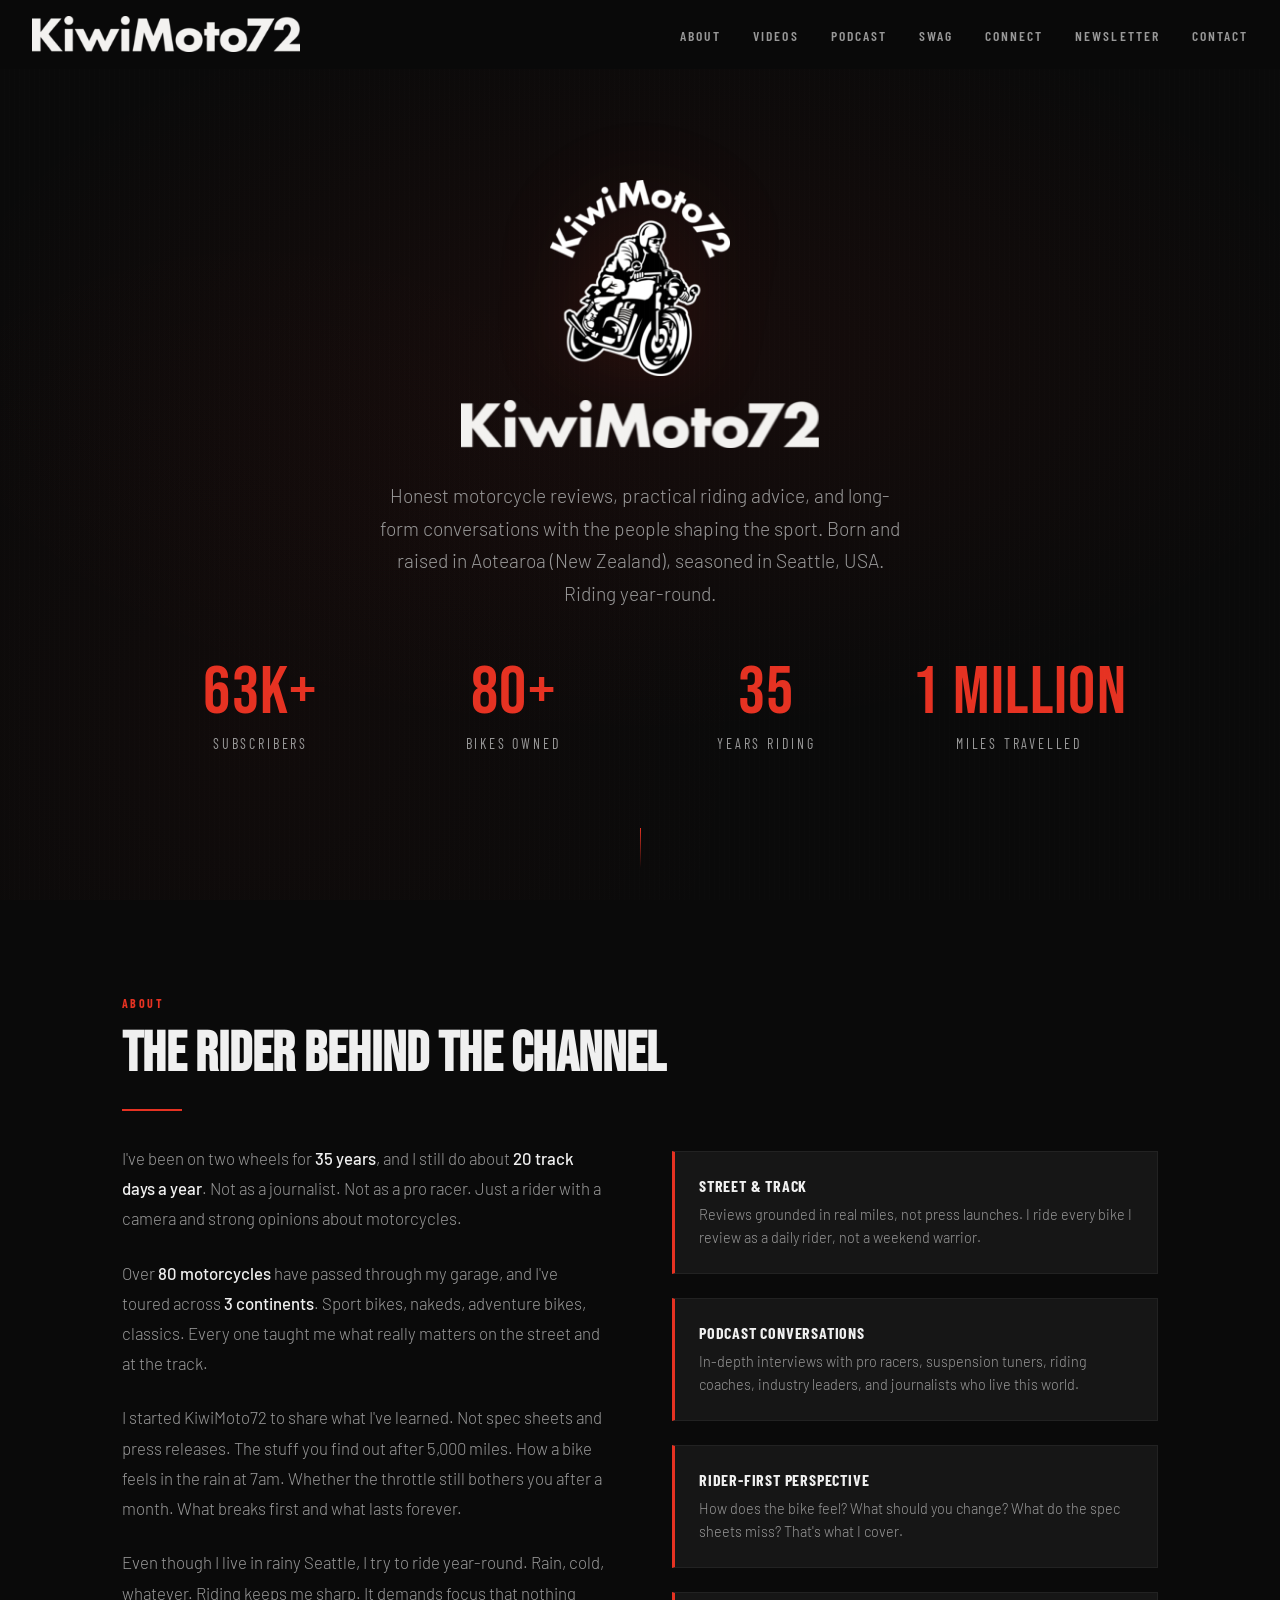
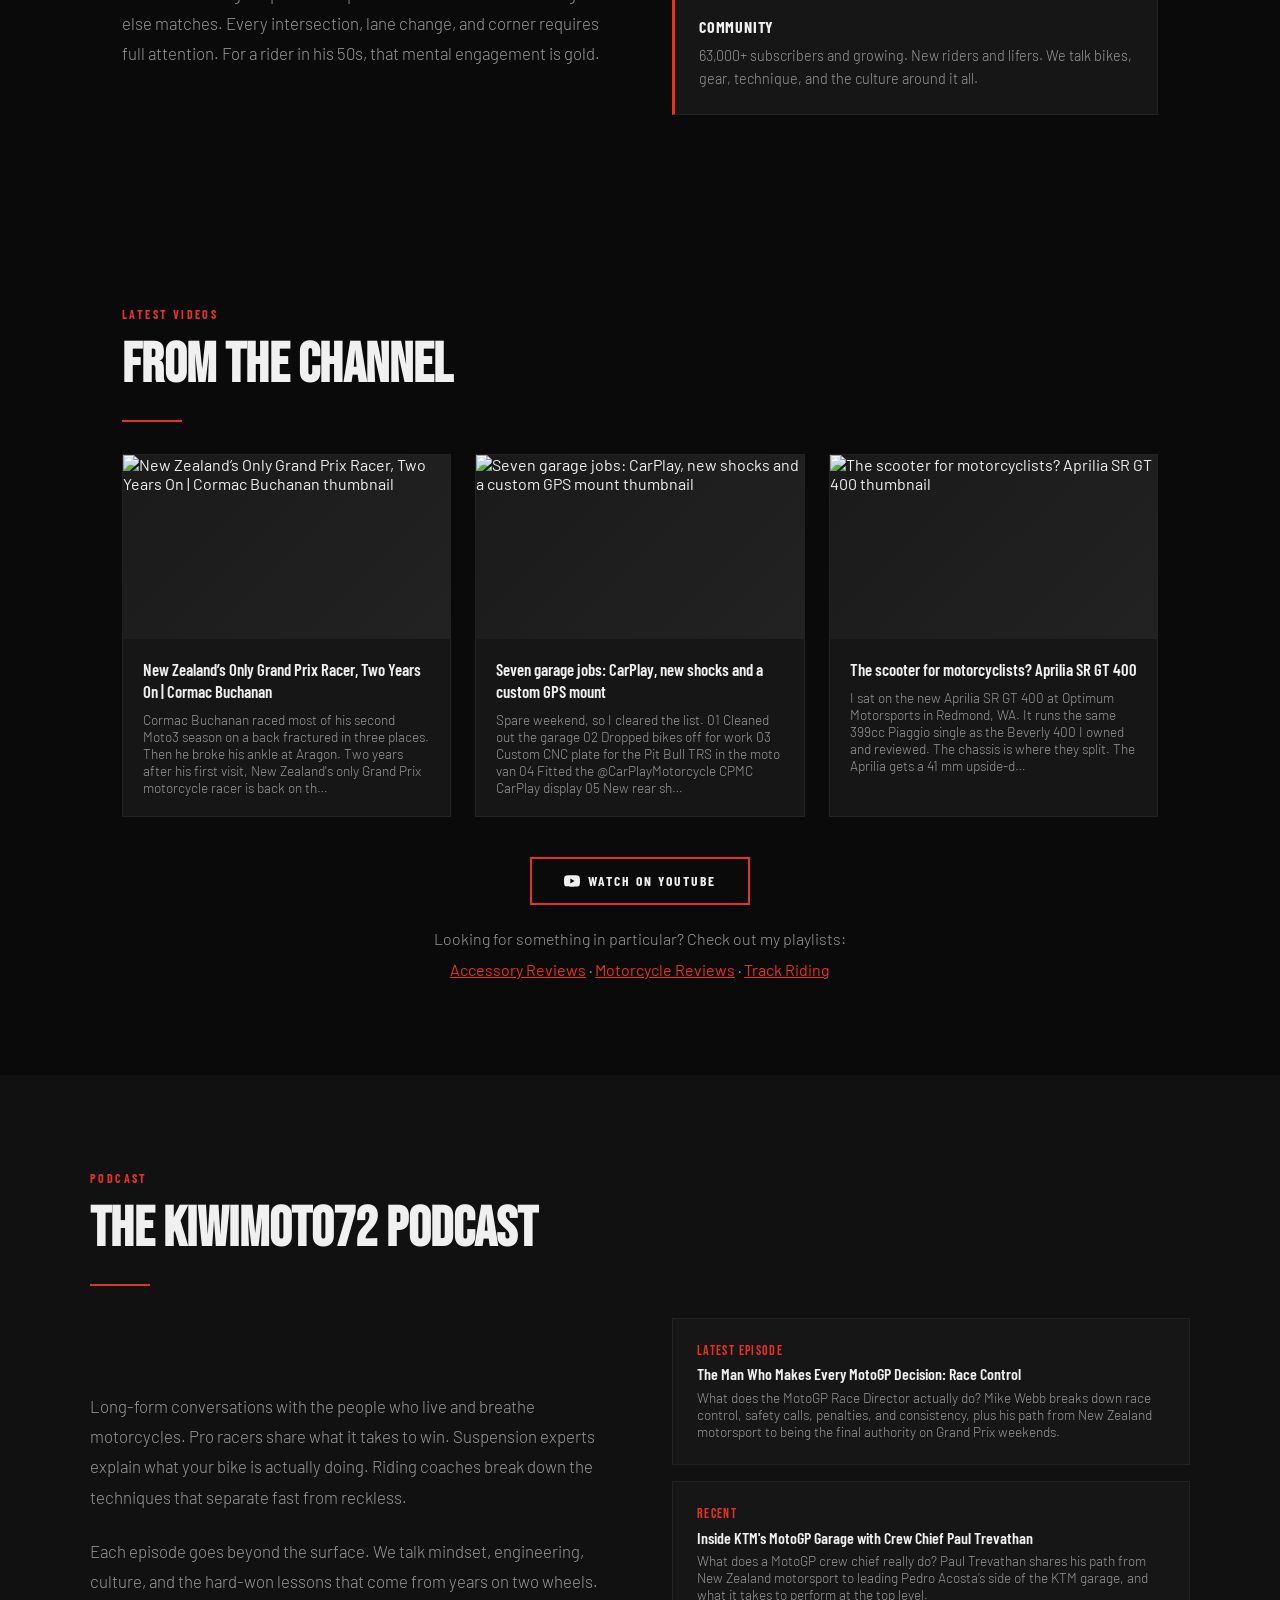
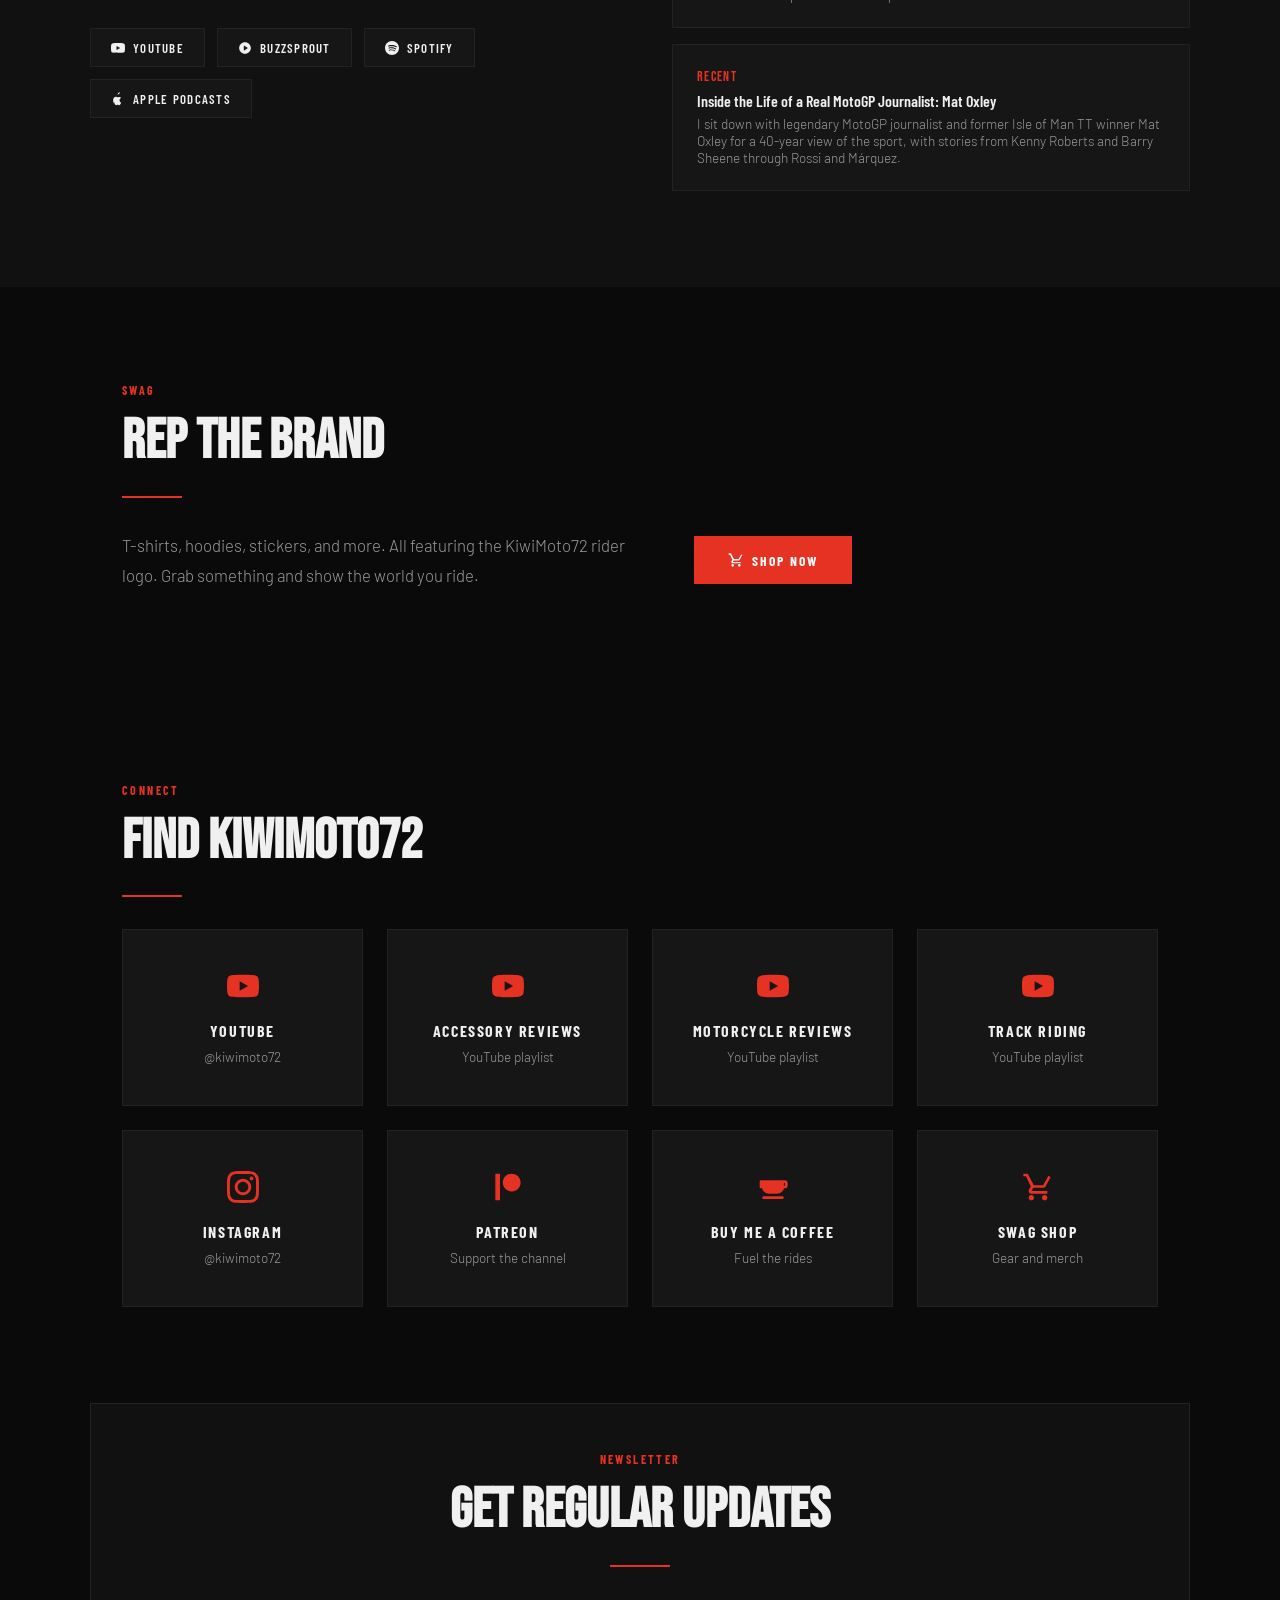
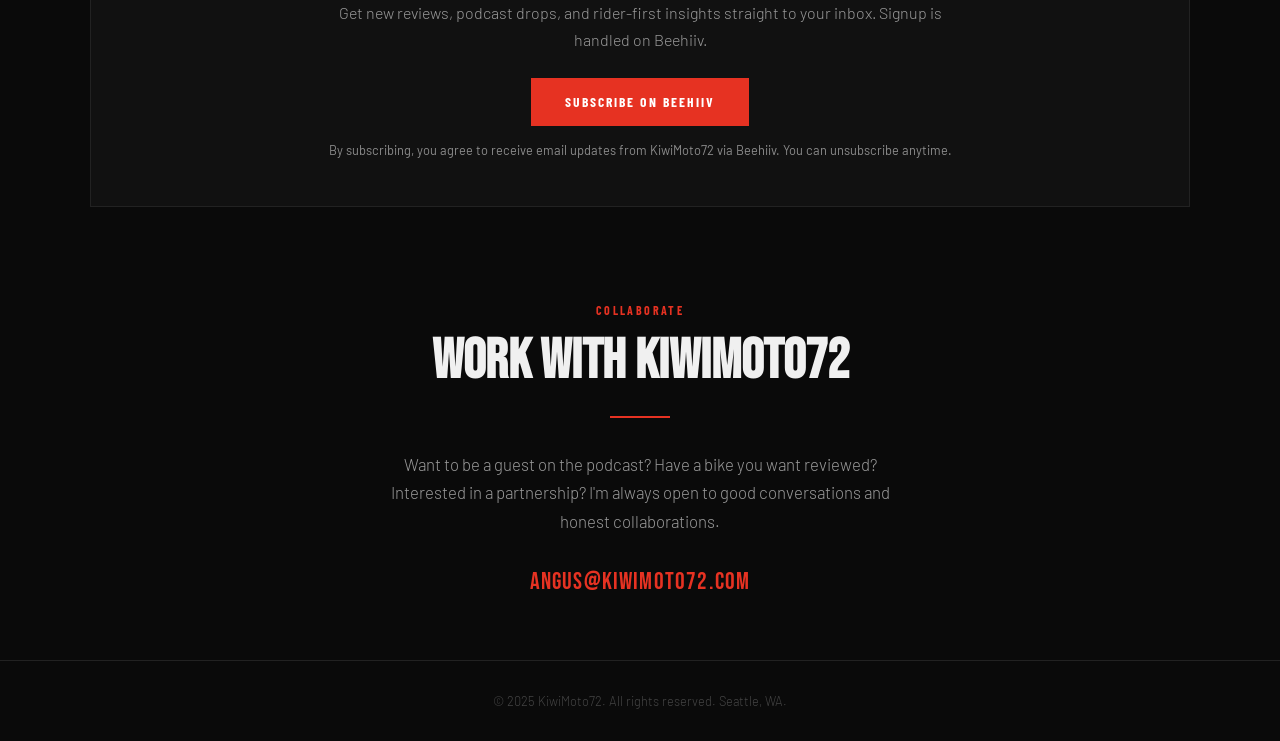
==== index.html @ b57db179 "chore: update latest YouTube videos" ====
<!DOCTYPE html>
<html lang="en">
<head>
    <meta charset="UTF-8">
    <meta name="viewport" content="width=device-width, initial-scale=1.0">
    <title>KiwiMoto72 | Motorcycle Reviews, Riding Culture & Podcast</title>
    <meta name="description" content="Motorcycle reviews, riding advice, and honest conversations from 35 years on two wheels. YouTube, Podcast, and more from @kiwimoto72.">
    <link rel="preconnect" href="https://fonts.googleapis.com">
    <link rel="preconnect" href="https://fonts.gstatic.com" crossorigin>
    <link href="https://fonts.googleapis.com/css2?family=Bebas+Neue&family=Barlow:wght@300;400;500;600&family=Barlow+Condensed:wght@400;600;700&display=swap" rel="stylesheet">
    <style>
        :root {
            --black: #0a0a0a;
            --dark: #111111;
            --dark-card: #161616;
            --dark-border: #222222;
            --white: #f0f0f0;
            --white-dim: #999999;
            --accent: #e63222;
            --accent-glow: rgba(230, 50, 34, 0.15);
            --accent-hover: #ff4433;
        }

        * { margin: 0; padding: 0; box-sizing: border-box; }
        
        html { scroll-behavior: smooth; }

        body {
            font-family: 'Barlow', sans-serif;
            background: var(--black);
            color: var(--white);
            overflow-x: hidden;
            -webkit-font-smoothing: antialiased;
        }

        /* ========== NAV ========== */
        nav {
            position: fixed;
            top: 0;
            left: 0;
            right: 0;
            z-index: 100;
            padding: 1rem 2rem;
            display: flex;
            justify-content: space-between;
            align-items: center;
            background: rgba(10, 10, 10, 0.85);
            backdrop-filter: blur(20px);
            border-bottom: 1px solid transparent;
            transition: border-color 0.3s ease;
        }

        nav.scrolled {
            border-bottom-color: var(--dark-border);
        }

        .nav-logo {
            height: 36px;
            opacity: 0;
            transition: opacity 0.3s ease;
        }

        nav.scrolled .nav-logo {
            opacity: 1;
        }

        .nav-links {
            display: flex;
            gap: 2rem;
            list-style: none;
        }

        .nav-links a {
            color: var(--white-dim);
            text-decoration: none;
            font-family: 'Barlow Condensed', sans-serif;
            font-weight: 600;
            font-size: 0.85rem;
            letter-spacing: 0.15em;
            text-transform: uppercase;
            transition: color 0.2s;
        }

        .nav-links a:hover {
            color: var(--white);
        }

        /* Mobile nav toggle */
        .nav-toggle {
            display: none;
            background: none;
            border: none;
            cursor: pointer;
            padding: 0.5rem;
        }
        .nav-toggle span {
            display: block;
            width: 24px;
            height: 2px;
            background: var(--white);
            margin: 5px 0;
            transition: all 0.3s;
        }

        /* ========== HERO ========== */
        .hero {
            min-height: 100vh;
            display: flex;
            flex-direction: column;
            justify-content: center;
            align-items: center;
            text-align: center;
            padding: 6rem 2rem 4rem;
            position: relative;
            overflow: hidden;
        }

        .hero::before {
            content: '';
            position: absolute;
            top: 0;
            left: 0;
            right: 0;
            bottom: 0;
            background: 
                radial-gradient(ellipse 80% 60% at 50% 40%, rgba(230, 50, 34, 0.06) 0%, transparent 70%),
                radial-gradient(circle at 20% 80%, rgba(230, 50, 34, 0.03) 0%, transparent 40%);
            pointer-events: none;
        }

        /* Subtle tire track texture */
        .hero::after {
            content: '';
            position: absolute;
            top: 0;
            left: 0;
            right: 0;
            bottom: 0;
            opacity: 0.02;
            background-image: repeating-linear-gradient(
                90deg,
                transparent,
                transparent 4px,
                rgba(255,255,255,0.5) 4px,
                rgba(255,255,255,0.5) 5px
            );
            pointer-events: none;
        }

        .hero-logo {
            width: 180px;
            height: auto;
            margin-bottom: 1.5rem;
            animation: fadeUp 0.8s ease-out both;
            filter: drop-shadow(0 0 40px rgba(230, 50, 34, 0.1));
        }

        .hero-wordmark {
            height: 48px;
            margin-bottom: 2rem;
            animation: fadeUp 0.8s ease-out 0.15s both;
        }

        .hero-tagline {
            font-family: 'Barlow', sans-serif;
            font-weight: 300;
            font-size: 1.2rem;
            color: var(--white-dim);
            max-width: 520px;
            line-height: 1.7;
            margin-bottom: 3rem;
            animation: fadeUp 0.8s ease-out 0.3s both;
        }

        .hero-stats {
            display: flex;
            flex-wrap: wrap;
            justify-content: space-between;
            gap: 2rem;
            width: min(980px, 100%);
            animation: fadeUp 0.8s ease-out 0.45s both;
        }

        .stat {
            text-align: center;
            flex: 1 1 180px;
            min-width: 160px;
        }

        .stat-number {
            font-family: 'Bebas Neue', sans-serif;
            font-size: clamp(3.25rem, 5.5vw, 4.25rem);
            color: var(--accent);
            line-height: 1;
            letter-spacing: 0.02em;
        }

        .stat-label {
            font-family: 'Barlow Condensed', sans-serif;
            font-size: 0.88rem;
            letter-spacing: 0.2em;
            text-transform: uppercase;
            color: var(--white-dim);
            margin-top: 0.5rem;
        }

        .scroll-indicator {
            position: absolute;
            bottom: 2rem;
            left: 50%;
            transform: translateX(-50%);
            animation: fadeUp 0.8s ease-out 0.6s both;
        }

        .scroll-indicator div {
            width: 1px;
            height: 40px;
            background: linear-gradient(to bottom, var(--accent), transparent);
            animation: pulse 2s ease-in-out infinite;
        }

        /* ========== SECTIONS ========== */
        section {
            padding: 6rem 2rem;
            max-width: 1100px;
            margin: 0 auto;
        }

        .section-label {
            font-family: 'Barlow Condensed', sans-serif;
            font-weight: 700;
            font-size: 0.75rem;
            letter-spacing: 0.2em;
            text-transform: uppercase;
            color: var(--accent);
            margin-bottom: 1rem;
        }

        .section-title {
            font-family: 'Bebas Neue', sans-serif;
            font-size: clamp(2.5rem, 5vw, 3.5rem);
            line-height: 1.05;
            margin-bottom: 1.5rem;
        }

        .section-divider {
            width: 60px;
            height: 2px;
            background: var(--accent);
            margin-bottom: 2rem;
        }

        /* ========== ABOUT ========== */
        .about-content {
            display: grid;
            grid-template-columns: 1fr 1fr;
            gap: 4rem;
            align-items: start;
        }

        .about-text p {
            font-size: 1.05rem;
            line-height: 1.8;
            color: var(--white-dim);
            margin-bottom: 1.5rem;
            font-weight: 300;
        }

        .about-text p strong {
            color: var(--white);
            font-weight: 500;
        }

        .about-highlights {
            display: flex;
            flex-direction: column;
            gap: 1.5rem;
            padding-top: 0.5rem;
        }

        .highlight-card {
            background: var(--dark-card);
            border: 1px solid var(--dark-border);
            border-left: 3px solid var(--accent);
            padding: 1.5rem;
            transition: border-color 0.2s, background 0.2s;
        }

        .highlight-card:hover {
            border-color: var(--accent);
            background: #1a1a1a;
        }

        .highlight-card h4 {
            font-family: 'Barlow Condensed', sans-serif;
            font-weight: 700;
            font-size: 1rem;
            letter-spacing: 0.05em;
            text-transform: uppercase;
            margin-bottom: 0.5rem;
        }

        .highlight-card p {
            font-size: 0.9rem;
            color: var(--white-dim);
            line-height: 1.6;
            font-weight: 300;
        }

        /* ========== VIDEOS ========== */
        .video-grid {
            display: grid;
            grid-template-columns: repeat(auto-fit, minmax(320px, 1fr));
            gap: 1.5rem;
            margin-top: 2rem;
        }

        .video-card {
            background: var(--dark-card);
            border: 1px solid var(--dark-border);
            overflow: hidden;
            transition: transform 0.2s, border-color 0.2s;
            cursor: pointer;
            text-decoration: none;
            color: inherit;
            display: block;
        }

        .video-card:hover {
            transform: translateY(-3px);
            border-color: var(--accent);
        }

        .video-thumb {
            width: 100%;
            aspect-ratio: 16/9;
            background: var(--dark);
            position: relative;
            overflow: hidden;
        }

        .video-thumb img {
            width: 100%;
            height: 100%;
            object-fit: cover;
        }

        .video-thumb .play-btn {
            position: absolute;
            top: 50%;
            left: 50%;
            transform: translate(-50%, -50%);
            width: 50px;
            height: 50px;
            background: var(--accent);
            border-radius: 50%;
            display: flex;
            align-items: center;
            justify-content: center;
            opacity: 0;
            transition: opacity 0.2s;
        }

        .video-card:hover .play-btn {
            opacity: 1;
        }

        .play-btn svg {
            width: 20px;
            height: 20px;
            fill: white;
            margin-left: 3px;
        }

        .video-info {
            padding: 1.25rem;
        }

        .video-info h3 {
            font-family: 'Barlow Condensed', sans-serif;
            font-weight: 600;
            font-size: 1.05rem;
            line-height: 1.3;
            margin-bottom: 0.5rem;
        }

        .video-info p {
            font-size: 0.85rem;
            color: var(--white-dim);
            font-weight: 300;
        }

        .cta-row {
            margin-top: 2.5rem;
            text-align: center;
        }

        .btn {
            display: inline-flex;
            align-items: center;
            gap: 0.5rem;
            padding: 0.85rem 2rem;
            font-family: 'Barlow Condensed', sans-serif;
            font-weight: 700;
            font-size: 0.85rem;
            letter-spacing: 0.15em;
            text-transform: uppercase;
            text-decoration: none;
            border: 2px solid var(--accent);
            color: var(--white);
            background: transparent;
            transition: all 0.2s;
            cursor: pointer;
        }

        .btn:hover {
            background: var(--accent);
            color: white;
        }

        .btn-filled {
            background: var(--accent);
            color: white;
        }

        .btn-filled:hover {
            background: var(--accent-hover);
            border-color: var(--accent-hover);
        }

        .btn svg {
            width: 16px;
            height: 16px;
            fill: currentColor;
        }

        /* ========== PODCAST ========== */
        .podcast-section {
            background: var(--dark);
            padding: 6rem 2rem;
            max-width: 100%;
            margin: 0;
        }

        .podcast-inner {
            max-width: 1100px;
            margin: 0 auto;
        }

        .podcast-layout {
            display: grid;
            grid-template-columns: 1fr 1fr;
            gap: 4rem;
            align-items: center;
            margin-top: 2rem;
        }

        .podcast-description p {
            font-size: 1.05rem;
            line-height: 1.8;
            color: var(--white-dim);
            margin-bottom: 1.5rem;
            font-weight: 300;
        }

        .podcast-platforms {
            display: flex;
            flex-wrap: wrap;
            gap: 0.75rem;
            margin-top: 2rem;
        }

        .platform-btn {
            display: inline-flex;
            align-items: center;
            gap: 0.5rem;
            padding: 0.65rem 1.25rem;
            font-family: 'Barlow Condensed', sans-serif;
            font-weight: 600;
            font-size: 0.8rem;
            letter-spacing: 0.1em;
            text-transform: uppercase;
            text-decoration: none;
            color: var(--white);
            background: var(--dark-card);
            border: 1px solid var(--dark-border);
            transition: all 0.2s;
        }

        .platform-btn:hover {
            border-color: var(--accent);
            background: rgba(230, 50, 34, 0.08);
        }

        .podcast-episodes {
            display: flex;
            flex-direction: column;
            gap: 1rem;
        }

        .episode-card {
            background: var(--dark-card);
            border: 1px solid var(--dark-border);
            padding: 1.5rem;
            transition: border-color 0.2s;
            text-decoration: none;
            color: inherit;
            display: block;
        }

        .episode-card:hover {
            border-color: var(--accent);
        }

        .episode-number {
            font-family: 'Bebas Neue', sans-serif;
            font-size: 0.85rem;
            color: var(--accent);
            letter-spacing: 0.1em;
            margin-bottom: 0.35rem;
        }

        .episode-card h4 {
            font-family: 'Barlow Condensed', sans-serif;
            font-weight: 600;
            font-size: 1rem;
            margin-bottom: 0.35rem;
        }

        .episode-card p {
            font-size: 0.85rem;
            color: var(--white-dim);
            font-weight: 300;
        }

        /* ========== CONNECT ========== */
        .connect-grid {
            display: grid;
            grid-template-columns: repeat(3, 1fr);
            gap: 1.5rem;
            margin-top: 2rem;
        }

        .connect-card {
            background: var(--dark-card);
            border: 1px solid var(--dark-border);
            padding: 2.5rem 2rem;
            text-align: center;
            text-decoration: none;
            color: inherit;
            display: block;
            transition: all 0.2s;
        }

        .connect-card:hover {
            border-color: var(--accent);
            transform: translateY(-3px);
        }

        .connect-card svg {
            width: 32px;
            height: 32px;
            fill: var(--accent);
            margin-bottom: 1rem;
        }

        .connect-card h3 {
            font-family: 'Barlow Condensed', sans-serif;
            font-weight: 700;
            font-size: 1rem;
            letter-spacing: 0.1em;
            text-transform: uppercase;
            margin-bottom: 0.5rem;
        }

        .connect-card p {
            font-size: 0.85rem;
            color: var(--white-dim);
            font-weight: 300;
        }

        /* ========== NEWSLETTER ========== */
        .newsletter-section {
            background: var(--dark);
            border: 1px solid var(--dark-border);
            padding: 3rem 2rem;
            text-align: center;
        }

        .newsletter-section p {
            font-size: 1rem;
            color: var(--white-dim);
            max-width: 640px;
            margin: 0 auto 1.5rem;
            line-height: 1.7;
            font-weight: 300;
        }

        .newsletter-note {
            margin-top: 1rem;
            font-size: 0.8rem;
            color: var(--white-dim);
            opacity: 0.9;
        }

        /* ========== CONTACT ========== */
        .contact-section {
            text-align: center;
            padding-bottom: 4rem;
        }

        .contact-section p {
            font-size: 1.05rem;
            color: var(--white-dim);
            max-width: 540px;
            margin: 0 auto 2rem;
            line-height: 1.7;
            font-weight: 300;
        }

        .contact-email {
            font-family: 'Bebas Neue', sans-serif;
            font-size: 1.5rem;
            color: var(--accent);
            text-decoration: none;
            letter-spacing: 0.05em;
            transition: color 0.2s;
        }

        .contact-email:hover {
            color: var(--accent-hover);
        }

        /* ========== FOOTER ========== */
        footer {
            border-top: 1px solid var(--dark-border);
            padding: 2rem;
            text-align: center;
        }

        footer p {
            font-size: 0.8rem;
            color: #444;
            font-weight: 300;
        }

        /* ========== ANIMATIONS ========== */
        @keyframes fadeUp {
            from { opacity: 0; transform: translateY(20px); }
            to { opacity: 1; transform: translateY(0); }
        }

        @keyframes pulse {
            0%, 100% { opacity: 0.3; }
            50% { opacity: 1; }
        }

        .reveal {
            opacity: 0;
            transform: translateY(30px);
            transition: opacity 0.6s ease, transform 0.6s ease;
        }

        .reveal.visible {
            opacity: 1;
            transform: translateY(0);
        }

        /* ========== RESPONSIVE ========== */
        @media (max-width: 768px) {
            .nav-links { 
                display: none; 
                position: absolute;
                top: 100%;
                left: 0;
                right: 0;
                background: rgba(10, 10, 10, 0.95);
                backdrop-filter: blur(20px);
                flex-direction: column;
                padding: 1.5rem 2rem;
                gap: 1.25rem;
                border-bottom: 1px solid var(--dark-border);
            }
            .nav-links.open { display: flex; }
            .nav-toggle { display: block; }

            .hero-stats { gap: 1rem; justify-content: center; }
            .stat { flex: 1 1 145px; min-width: 140px; }
            .stat-number { font-size: clamp(2.35rem, 8vw, 3rem); }
            .stat-label { font-size: 0.78rem; letter-spacing: 0.16em; }

            .about-content { grid-template-columns: 1fr; gap: 2rem; }
            .podcast-layout { grid-template-columns: 1fr; gap: 2rem; }
            .connect-grid { grid-template-columns: 1fr; }
            .video-grid { grid-template-columns: 1fr; }

            section { padding: 4rem 1.5rem; }
            .podcast-section { padding: 4rem 1.5rem; }
        }
    </style>
    <!-- Privacy-friendly analytics by Plausible -->
    <script async src="https://plausible.io/js/pa-xU-8vQ5Ax6_Fi2OieoWr-.js"></script>
    <script>
      window.plausible=window.plausible||function(){(plausible.q=plausible.q||[]).push(arguments)},plausible.init=plausible.init||function(i){plausible.o=i||{}};
      plausible.init()
    </script>
</head>
<body>

    <!-- NAV -->
    <nav id="nav">
        <img src="[data-uri]" alt="KiwiMoto72" class="nav-logo">
        <button class="nav-toggle" onclick="document.querySelector('.nav-links').classList.toggle('open')" aria-label="Menu">
            <span></span><span></span><span></span>
        </button>
        <ul class="nav-links">
            <li><a href="#about" onclick="closeNav()">About</a></li>
            <li><a href="#videos" onclick="closeNav()">Videos</a></li>
            <li><a href="#podcast" onclick="closeNav()">Podcast</a></li>
            <li><a href="#swag" onclick="closeNav()">Swag</a></li>
            <li><a href="#connect" onclick="closeNav()">Connect</a></li>
            <li><a href="#newsletter" onclick="closeNav()">Newsletter</a></li>
            <li><a href="#contact" onclick="closeNav()">Contact</a></li>
        </ul>
    </nav>

    <!-- HERO -->
    <div class="hero">
        <img src="[data-uri]" alt="KiwiMoto72 Rider Icon" class="hero-logo">
        <img src="[data-uri]" alt="KiwiMoto72" class="hero-wordmark">
        <p class="hero-tagline">Honest motorcycle reviews, practical riding advice, and long-form conversations with the people shaping the sport. Born and raised in Aotearoa (New Zealand), seasoned in Seattle, USA. Riding year-round.</p>
        <div class="hero-stats">
            <div class="stat">
                <div class="stat-number">63K+</div>
                <div class="stat-label">Subscribers</div>
            </div>
            <div class="stat">
                <div class="stat-number">80+</div>
                <div class="stat-label">Bikes Owned</div>
            </div>
            <div class="stat">
                <div class="stat-number">35</div>
                <div class="stat-label">Years Riding</div>
            </div>
            <div class="stat">
                <div class="stat-number">1 MILLION</div>
                <div class="stat-label">MILES TRAVELLED</div>
            </div>
        </div>
        <div class="scroll-indicator"><div></div></div>
    </div>

    <!-- ABOUT -->
    <section id="about" class="reveal">
        <div class="section-label">About</div>
        <h2 class="section-title">The Rider Behind the Channel</h2>
        <div class="section-divider"></div>
        <div class="about-content">
            <div class="about-text">
                <p>I've been on two wheels for <strong>35 years</strong>, and I still do about <strong>20 track days a year</strong>. Not as a journalist. Not as a pro racer. Just a rider with a camera and strong opinions about motorcycles.</p>
                <p>Over <strong>80 motorcycles</strong> have passed through my garage, and I've toured across <strong>3 continents</strong>. Sport bikes, nakeds, adventure bikes, classics. Every one taught me what really matters on the street and at the track.</p>
                <p>I started KiwiMoto72 to share what I've learned. Not spec sheets and press releases. The stuff you find out after 5,000 miles. How a bike feels in the rain at 7am. Whether the throttle still bothers you after a month. What breaks first and what lasts forever.</p>
                <p>Even though I live in rainy Seattle, I try to ride year-round. Rain, cold, whatever. Riding keeps me sharp. It demands focus that nothing else matches. Every intersection, lane change, and corner requires full attention. For a rider in his 50s, that mental engagement is gold.</p>
            </div>
            <div class="about-highlights">
                <div class="highlight-card">
                    <h4>Street & Track</h4>
                    <p>Reviews grounded in real miles, not press launches. I ride every bike I review as a daily rider, not a weekend warrior.</p>
                </div>
                <div class="highlight-card">
                    <h4>Podcast Conversations</h4>
                    <p>In-depth interviews with pro racers, suspension tuners, riding coaches, industry leaders, and journalists who live this world.</p>
                </div>
                <div class="highlight-card">
                    <h4>Rider-First Perspective</h4>
                    <p>How does the bike feel? What should you change? What do the spec sheets miss? That's what I cover.</p>
                </div>
                <div class="highlight-card">
                    <h4>Community</h4>
                    <p>63,000+ subscribers and growing. New riders and lifers. We talk bikes, gear, technique, and the culture around it all.</p>
                </div>
            </div>
        </div>
    </section>

    <!-- VIDEOS -->
    <section id="videos" class="reveal">
        <div class="section-label">Latest Videos</div>
        <h2 class="section-title">From the Channel</h2>
        <div class="section-divider"></div>
        <div class="video-grid">
        <!-- YOUTUBE_VIDEOS_START -->
            <a class="video-card" href="https://youtu.be/wf4_flJ_yCY" target="_blank" rel="noopener">
                <div class="video-thumb" style="background: linear-gradient(135deg, #1a1a1a 0%, #222 100%);">
                    <img src="https://i.ytimg.com/vi/wf4_flJ_yCY/maxresdefault.jpg" alt="New Zealand’s Only Grand Prix Racer, Two Years On | Cormac Buchanan thumbnail" loading="lazy" onerror="this.onerror=null;this.src='https://i.ytimg.com/vi/wf4_flJ_yCY/hqdefault.jpg';">
                    <div class="play-btn">
                        <svg viewBox="0 0 24 24"><polygon points="5,3 19,12 5,21"/></svg>
                    </div>
                </div>
                <div class="video-info">
                    <h3>New Zealand’s Only Grand Prix Racer, Two Years On | Cormac Buchanan</h3>
                    <p>Cormac Buchanan raced most of his second Moto3 season on a back fractured in three places. Then he broke his ankle at Aragon. Two years after his first visit, New Zealand&#x27;s only Grand Prix motorcycle racer is back on th…</p>
                </div>
            </a>
            <a class="video-card" href="https://youtu.be/er0TXzmyH1E" target="_blank" rel="noopener">
                <div class="video-thumb" style="background: linear-gradient(135deg, #1a1a1a 0%, #222 100%);">
                    <img src="https://i.ytimg.com/vi/er0TXzmyH1E/maxresdefault.jpg" alt="Seven garage jobs: CarPlay, new shocks and a custom GPS mount thumbnail" loading="lazy" onerror="this.onerror=null;this.src='https://i.ytimg.com/vi/er0TXzmyH1E/hqdefault.jpg';">
                    <div class="play-btn">
                        <svg viewBox="0 0 24 24"><polygon points="5,3 19,12 5,21"/></svg>
                    </div>
                </div>
                <div class="video-info">
                    <h3>Seven garage jobs: CarPlay, new shocks and a custom GPS mount</h3>
                    <p>Spare weekend, so I cleared the list. 01 Cleaned out the garage 02 Dropped bikes off for work 03 Custom CNC plate for the Pit Bull TRS in the moto van 04 Fitted the @CarPlayMotorcycle CPMC CarPlay display 05 New rear sh…</p>
                </div>
            </a>
            <a class="video-card" href="https://youtu.be/oZItOzw767c" target="_blank" rel="noopener">
                <div class="video-thumb" style="background: linear-gradient(135deg, #1a1a1a 0%, #222 100%);">
                    <img src="https://i.ytimg.com/vi/oZItOzw767c/maxresdefault.jpg" alt="The scooter for motorcyclists? Aprilia SR GT 400 thumbnail" loading="lazy" onerror="this.onerror=null;this.src='https://i.ytimg.com/vi/oZItOzw767c/hqdefault.jpg';">
                    <div class="play-btn">
                        <svg viewBox="0 0 24 24"><polygon points="5,3 19,12 5,21"/></svg>
                    </div>
                </div>
                <div class="video-info">
                    <h3>The scooter for motorcyclists? Aprilia SR GT 400</h3>
                    <p>I sat on the new Aprilia SR GT 400 at Optimum Motorsports in Redmond, WA. It runs the same 399cc Piaggio single as the Beverly 400 I owned and reviewed. The chassis is where they split. The Aprilia gets a 41 mm upside-d…</p>
                </div>
            </a>
        <!-- YOUTUBE_VIDEOS_END -->
        </div>
        <div class="cta-row">
            <a href="https://www.youtube.com/@kiwimoto72" class="btn" target="_blank" rel="noopener">
                <svg viewBox="0 0 24 24"><path d="M23.5 6.2c-.3-1-1-1.8-2-2.1C19.6 3.5 12 3.5 12 3.5s-7.6 0-9.5.6c-1 .3-1.7 1.1-2 2.1C0 8.1 0 12 0 12s0 3.9.5 5.8c.3 1 1 1.8 2 2.1 1.9.6 9.5.6 9.5.6s7.6 0 9.5-.6c1-.3 1.7-1.1 2-2.1.5-1.9.5-5.8.5-5.8s0-3.9-.5-5.8zM9.5 15.6V8.4l6.3 3.6-6.3 3.6z"/></svg>
                Watch on YouTube
            </a>
        </div>
        <div class="cta-row" style="margin-top: 1.5rem;">
            <p style="color: var(--white-dim); font-weight: 300; margin-bottom: 0.75rem;">Looking for something in particular? Check out my playlists:</p>
            <p>
                <a href="https://www.youtube.com/playlist?list=PLCd6Uc3xNWiz0HLe8AOy7bAJYdLI7Dyx2" target="_blank" rel="noopener" style="color: var(--accent);">Accessory Reviews</a>
                <span style="color: var(--white-dim);"> · </span>
                <a href="https://www.youtube.com/playlist?list=PLCd6Uc3xNWixmnXGbK1glRXgUdc6Bb5sx" target="_blank" rel="noopener" style="color: var(--accent);">Motorcycle Reviews</a>
                <span style="color: var(--white-dim);"> · </span>
                <a href="https://www.youtube.com/playlist?list=PLCd6Uc3xNWizdH-i7IcXysV0_LQ3wgt_K" target="_blank" rel="noopener" style="color: var(--accent);">Track Riding</a>
            </p>
        </div>
    </section>

    <!-- PODCAST -->
    <div class="podcast-section" id="podcast">
        <div class="podcast-inner reveal">
            <div class="section-label">Podcast</div>
            <h2 class="section-title">The KiwiMoto72 Podcast</h2>
            <div class="section-divider"></div>
            <div class="podcast-layout">
                <div class="podcast-description">
                    <p>Long-form conversations with the people who live and breathe motorcycles. Pro racers share what it takes to win. Suspension experts explain what your bike is actually doing. Riding coaches break down the techniques that separate fast from reckless.</p>
                    <p>Each episode goes beyond the surface. We talk mindset, engineering, culture, and the hard-won lessons that come from years on two wheels.</p>
                    <div class="podcast-platforms">
                        <a href="https://www.youtube.com/@kiwimoto72" class="platform-btn" target="_blank" rel="noopener">
                            <svg viewBox="0 0 24 24" width="14" height="14" fill="currentColor"><path d="M23.5 6.2c-.3-1-1-1.8-2-2.1C19.6 3.5 12 3.5 12 3.5s-7.6 0-9.5.6c-1 .3-1.7 1.1-2 2.1C0 8.1 0 12 0 12s0 3.9.5 5.8c.3 1 1 1.8 2 2.1 1.9.6 9.5.6 9.5.6s7.6 0 9.5-.6c1-.3 1.7-1.1 2-2.1.5-1.9.5-5.8.5-5.8s0-3.9-.5-5.8zM9.5 15.6V8.4l6.3 3.6-6.3 3.6z"/></svg>
                            YouTube
                        </a>
                        <a href="https://kiwimoto72.buzzsprout.com" class="platform-btn" target="_blank" rel="noopener">
                            <svg viewBox="0 0 24 24" width="14" height="14" fill="currentColor"><path d="M12 2C6.5 2 2 6.5 2 12s4.5 10 10 10 10-4.5 10-10S17.5 2 12 2zm-2 14.5v-9l7 4.5-7 4.5z"/></svg>
                            Buzzsprout
                        </a>
                        <a href="https://tr.ee/0pmdjh1_2J" class="platform-btn" target="_blank" rel="noopener">
                            <svg viewBox="0 0 24 24" width="14" height="14" fill="currentColor"><path d="M12 0C5.4 0 0 5.4 0 12s5.4 12 12 12 12-5.4 12-12S18.6 0 12 0zm5.5 17.3c-.2.3-.6.4-.9.2-2.5-1.5-5.7-1.9-9.4-1-0.4.1-.7-.1-.8-.5-.1-.4.1-.7.5-.8 4.1-0.9 7.6-0.5 10.4 1.2.3.2.4.6.2.9zm1.5-3.3c-.3.4-.8.5-1.2.3-2.9-1.8-7.2-2.3-10.6-1.3-.5.1-1-.1-1.1-.6-.1-.5.1-1 .6-1.1 3.9-1.2 8.7-.6 12 1.5.4.2.5.8.3 1.2zm.1-3.4c-3.4-2-9.1-2.2-12.4-1.2-.5.2-1.1-.1-1.3-.6-.2-.5.1-1.1.6-1.3 3.7-1.1 9.9-.9 13.8 1.4.5.3.6.9.4 1.4-.3.5-.9.6-1.1.3z"/></svg>
                            Spotify
                        </a>
                        <a href="https://tr.ee/r_ffi8iQOk" class="platform-btn" target="_blank" rel="noopener">
                            <svg viewBox="0 0 24 24" width="14" height="14" fill="currentColor"><path d="M5.3 17.1c.1.5.4 1.4.9 2.5.7 1.5 1.5 3 2.5 3.1.4 0 .7-.1 1.1-.4.5-.3 1-.5 1.6-.5.6 0 1.1.2 1.6.5.4.3.8.4 1.2.4 1.1-.1 2.2-2.2 2.8-3.5.2-.4.3-.7.4-1-0.1 0-.2-.1-.3-.1-1.5-.7-2.5-2.2-2.5-3.9 0-1.9 1.2-3.5 2.9-4.1-.8-1-2-1.7-3.3-1.7-.7 0-1.3.2-1.9.4-.5.2-.9.3-1.2.3-.4 0-.8-.1-1.3-.4-.5-.2-1-.4-1.6-.4-1.6.1-3.1 1.1-3.9 2.7-1.1 2.2-.9 6.3 1 9.1zM14.1 3.2c.6-.8 1-1.8.9-2.8-.9.1-1.9.6-2.6 1.4-.6.7-1.1 1.7-1 2.7 1 0 2-.5 2.7-1.3z"/></svg>
                            Apple Podcasts
                        </a>
                    </div>
                </div>
                <div class="podcast-episodes">
                    <!-- PODCAST_EPISODES_START -->
                    <a class="episode-card" href="https://youtu.be/KKXmJ3B7pn0" target="_blank" rel="noopener">
                        <div class="episode-number">Latest Episode</div>
                        <h4>The Man Who Makes Every MotoGP Decision: Race Control</h4>
                        <p>What does the MotoGP Race Director actually do? Mike Webb breaks down race control, safety calls, penalties, and consistency, plus his path from New Zealand motorsport to being the final authority on Grand Prix weekends.</p>
                    </a>
                    <a class="episode-card" href="https://youtu.be/B_1En1A7HhM" target="_blank" rel="noopener">
                        <div class="episode-number">Recent</div>
                        <h4>Inside KTM's MotoGP Garage with Crew Chief Paul Trevathan</h4>
                        <p>What does a MotoGP crew chief really do? Paul Trevathan shares his path from New Zealand motorsport to leading Pedro Acosta’s side of the KTM garage, and what it takes to perform at the top level.</p>
                    </a>
                    <a class="episode-card" href="https://youtu.be/XN3-O-panqk" target="_blank" rel="noopener">
                        <div class="episode-number">Recent</div>
                        <h4>Inside the Life of a Real MotoGP Journalist: Mat Oxley</h4>
                        <p>I sit down with legendary MotoGP journalist and former Isle of Man TT winner Mat Oxley for a 40-year view of the sport, with stories from Kenny Roberts and Barry Sheene through Rossi and Márquez.</p>
                    </a>
                    <!-- PODCAST_EPISODES_END -->
                </div>
            </div>
        </div>
    </div>

    <!-- SWAG -->
    <section id="swag" class="reveal">
        <div class="section-label">Swag</div>
        <h2 class="section-title">Rep the Brand</h2>
        <div class="section-divider"></div>
        <div style="display:flex;flex-wrap:wrap;align-items:center;gap:2rem;margin-top:1rem;">
            <p style="font-size:1.05rem;line-height:1.8;color:var(--white-dim);font-weight:300;max-width:540px;">T-shirts, hoodies, stickers, and more. All featuring the KiwiMoto72 rider logo. Grab something and show the world you ride.</p>
            <a href="https://kiwimoto72.myspreadshop.com/" class="btn btn-filled" target="_blank" rel="noopener">
                <svg viewBox="0 0 24 24" width="16" height="16" fill="currentColor"><path d="M7 18c-1.1 0-2 .9-2 2s.9 2 2 2 2-.9 2-2-.9-2-2-2zm10 0c-1.1 0-2 .9-2 2s.9 2 2 2 2-.9 2-2-.9-2-2-2zM7.2 14.8l.1-.2 1.1-2h7.5c.7 0 1.4-.4 1.7-1l3.9-7-1.7-1-3.9 7h-7L4.3 2H1v2h2l3.6 7.6L5.2 14c-.1.3-.2.6-.2 1 0 1.1.9 2 2 2h12v-2H7.4c-.1 0-.2-.1-.2-.2z"/></svg>
                Shop Now
            </a>
        </div>
    </section>

    <!-- CONNECT -->
    <section id="connect" class="reveal">
        <div class="section-label">Connect</div>
        <h2 class="section-title">Find KiwiMoto72</h2>
        <div class="section-divider"></div>
        <div class="connect-grid" style="grid-template-columns:repeat(auto-fit, minmax(200px, 1fr));">
            <a class="connect-card" href="https://www.youtube.com/@kiwimoto72" target="_blank" rel="noopener">
                <svg viewBox="0 0 24 24"><path d="M23.5 6.2c-.3-1-1-1.8-2-2.1C19.6 3.5 12 3.5 12 3.5s-7.6 0-9.5.6c-1 .3-1.7 1.1-2 2.1C0 8.1 0 12 0 12s0 3.9.5 5.8c.3 1 1 1.8 2 2.1 1.9.6 9.5.6 9.5.6s7.6 0 9.5-.6c1-.3 1.7-1.1 2-2.1.5-1.9.5-5.8.5-5.8s0-3.9-.5-5.8zM9.5 15.6V8.4l6.3 3.6-6.3 3.6z"/></svg>
                <h3>YouTube</h3>
                <p>@kiwimoto72</p>
            </a>
            <a class="connect-card" href="https://www.youtube.com/playlist?list=PLCd6Uc3xNWiz0HLe8AOy7bAJYdLI7Dyx2" target="_blank" rel="noopener">
                <svg viewBox="0 0 24 24"><path d="M23.5 6.2c-.3-1-1.8-2.1-2.8-2.1C18.8 3.5 12 3.5 12 3.5s-6.8 0-8.7.6c-1 .3-2.5 1.1-2.8 2.1C0 8.1 0 12 0 12s0 3.9.5 5.8c.3 1 1.8 1.8 2.8 2.1 1.9.6 8.7.6 8.7.6s6.8 0 8.7-.6c1-.3 2.5-1.1 2.8-2.1.5-1.9.5-5.8.5-5.8s0-3.9-.5-5.8zM9.5 15.6V8.4l6.3 3.6-6.3 3.6z"/></svg>
                <h3>Accessory Reviews</h3>
                <p>YouTube playlist</p>
            </a>
            <a class="connect-card" href="https://www.youtube.com/playlist?list=PLCd6Uc3xNWixmnXGbK1glRXgUdc6Bb5sx" target="_blank" rel="noopener">
                <svg viewBox="0 0 24 24"><path d="M23.5 6.2c-.3-1-1.8-2.1-2.8-2.1C18.8 3.5 12 3.5 12 3.5s-6.8 0-8.7.6c-1 .3-2.5 1.1-2.8 2.1C0 8.1 0 12 0 12s0 3.9.5 5.8c.3 1 1.8 1.8 2.8 2.1 1.9.6 8.7.6 8.7.6s6.8 0 8.7-.6c1-.3 2.5-1.1 2.8-2.1.5-1.9.5-5.8.5-5.8s0-3.9-.5-5.8zM9.5 15.6V8.4l6.3 3.6-6.3 3.6z"/></svg>
                <h3>Motorcycle Reviews</h3>
                <p>YouTube playlist</p>
            </a>
            <a class="connect-card" href="https://www.youtube.com/playlist?list=PLCd6Uc3xNWizdH-i7IcXysV0_LQ3wgt_K" target="_blank" rel="noopener">
                <svg viewBox="0 0 24 24"><path d="M23.5 6.2c-.3-1-1.8-2.1-2.8-2.1C18.8 3.5 12 3.5 12 3.5s-6.8 0-8.7.6c-1 .3-2.5 1.1-2.8 2.1C0 8.1 0 12 0 12s0 3.9.5 5.8c.3 1 1.8 1.8 2.8 2.1 1.9.6 8.7.6 8.7.6s6.8 0 8.7-.6c1-.3 2.5-1.1 2.8-2.1.5-1.9.5-5.8.5-5.8s0-3.9-.5-5.8zM9.5 15.6V8.4l6.3 3.6-6.3 3.6z"/></svg>
                <h3>Track Riding</h3>
                <p>YouTube playlist</p>
            </a>
            <a class="connect-card" href="https://www.instagram.com/kiwimoto72/" target="_blank" rel="noopener">
                <svg viewBox="0 0 24 24"><path d="M12 2.2c3.2 0 3.6 0 4.8.1 1.2.1 1.8.2 2.2.4.6.2 1 .5 1.4.9.4.4.7.8.9 1.4.2.4.4 1.1.4 2.2.1 1.3.1 1.6.1 4.8s0 3.6-.1 4.8c-.1 1.2-.2 1.8-.4 2.2-.2.6-.5 1-.9 1.4-.4.4-.8.7-1.4.9-.4.2-1.1.4-2.2.4-1.3.1-1.6.1-4.8.1s-3.6 0-4.8-.1c-1.2-.1-1.8-.2-2.2-.4-.6-.2-1-.5-1.4-.9-.4-.4-.7-.8-.9-1.4-.2-.4-.4-1.1-.4-2.2-.1-1.3-.1-1.6-.1-4.8s0-3.6.1-4.8c.1-1.2.2-1.8.4-2.2.2-.6.5-1 .9-1.4.4-.4.8-.7 1.4-.9.4-.2 1.1-.4 2.2-.4 1.2-.1 1.6-.1 4.8-.1zM12 0C8.7 0 8.3 0 7.1.1 5.8.1 4.9.3 4.1.6c-.8.3-1.5.7-2.2 1.4C1.3 2.6.9 3.3.6 4.1.3 4.9.1 5.8.1 7.1 0 8.3 0 8.7 0 12s0 3.7.1 4.9c.1 1.3.2 2.1.5 2.9.3.8.7 1.5 1.4 2.2.7.7 1.4 1.1 2.2 1.4.8.3 1.7.5 2.9.5C8.3 24 8.7 24 12 24s3.7 0 4.9-.1c1.3-.1 2.1-.2 2.9-.5.8-.3 1.5-.7 2.2-1.4.7-.7 1.1-1.4 1.4-2.2.3-.8.5-1.7.5-2.9.1-1.2.1-1.6.1-4.9s0-3.7-.1-4.9c-.1-1.3-.2-2.1-.5-2.9-.3-.8-.7-1.5-1.4-2.2-.7-.7-1.4-1.1-2.2-1.4-.8-.3-1.7-.5-2.9-.5C15.7 0 15.3 0 12 0zm0 5.8c-3.4 0-6.2 2.8-6.2 6.2s2.8 6.2 6.2 6.2 6.2-2.8 6.2-6.2-2.8-6.2-6.2-6.2zM12 16c-2.2 0-4-1.8-4-4s1.8-4 4-4 4 1.8 4 4-1.8 4-4 4zm6.4-11.8c-.8 0-1.4.6-1.4 1.4s.6 1.4 1.4 1.4c.8 0 1.4-.6 1.4-1.4s-.6-1.4-1.4-1.4z"/></svg>
                <h3>Instagram</h3>
                <p>@kiwimoto72</p>
            </a>
            <a class="connect-card" href="https://www.patreon.com/KiwiMoto72" target="_blank" rel="noopener">
                <svg viewBox="0 0 24 24"><path d="M14.8 2c-3.7 0-6.7 3-6.7 6.7 0 3.7 3 6.7 6.7 6.7 3.7 0 6.7-3 6.7-6.7C21.5 5 18.5 2 14.8 2zM2.5 2v20h3.5V2H2.5z"/></svg>
                <h3>Patreon</h3>
                <p>Support the channel</p>
            </a>
            <a class="connect-card" href="https://buymeacoffee.com/kiwimoto72" target="_blank" rel="noopener">
                <svg viewBox="0 0 24 24"><path d="M20.2 7H21c1.1 0 2 .9 2 2v2c0 1.1-.9 2-2 2h-.8c-.5 2.4-2.6 4-5.2 4H9c-2.6 0-4.7-1.6-5.2-4H3c-.6 0-1-.4-1-1V8c0-.6.4-1 1-1h17.2zM21 9h-.8v2H21V9zM5 19h14c.6 0 1 .4 1 1s-.4 1-1 1H5c-.6 0-1-.4-1-1s.4-1 1-1z"/></svg>
                <h3>Buy Me a Coffee</h3>
                <p>Fuel the rides</p>
            </a>
            <a class="connect-card" href="https://kiwimoto72.myspreadshop.com/" target="_blank" rel="noopener">
                <svg viewBox="0 0 24 24"><path d="M7 18c-1.1 0-2 .9-2 2s.9 2 2 2 2-.9 2-2-.9-2-2-2zm10 0c-1.1 0-2 .9-2 2s.9 2 2 2 2-.9 2-2-.9-2-2-2zM7.2 14.8l.1-.2 1.1-2h7.5c.7 0 1.4-.4 1.7-1l3.9-7-1.7-1-3.9 7h-7L4.3 2H1v2h2l3.6 7.6L5.2 14c-.1.3-.2.6-.2 1 0 1.1.9 2 2 2h12v-2H7.4c-.1 0-.2-.1-.2-.2z"/></svg>
                <h3>Swag Shop</h3>
                <p>Gear and merch</p>
            </a>
        </div>
    </section>

    <!-- NEWSLETTER -->
    <section id="newsletter" class="newsletter-section reveal">
        <div class="section-label">Newsletter</div>
        <h2 class="section-title">Get Regular Updates</h2>
        <div class="section-divider" style="margin-left:auto;margin-right:auto;"></div>
        <p>Get new reviews, podcast drops, and rider-first insights straight to your inbox. Signup is handled on Beehiiv.</p>
        <a href="https://kiwimoto72-newsletter.beehiiv.com/" class="btn btn-filled" target="_blank" rel="noopener">Subscribe on Beehiiv</a>
        <div class="newsletter-note">By subscribing, you agree to receive email updates from KiwiMoto72 via Beehiiv. You can unsubscribe anytime.</div>
    </section>

    <!-- CONTACT -->
    <section id="contact" class="contact-section reveal">
        <div class="section-label">Collaborate</div>
        <h2 class="section-title">Work With KiwiMoto72</h2>
        <div class="section-divider" style="margin-left:auto;margin-right:auto;"></div>
        <p>Want to be a guest on the podcast? Have a bike you want reviewed? Interested in a partnership? I'm always open to good conversations and honest collaborations.</p>
        <a href="mailto:angus@kiwimoto72.com" class="contact-email">angus@kiwimoto72.com</a>
    </section>

    <!-- FOOTER -->
    <footer>
        <p>&copy; 2025 KiwiMoto72. All rights reserved. Seattle, WA.</p>
    </footer>

    <script>
        // Nav scroll effect
        const nav = document.getElementById('nav');
        window.addEventListener('scroll', () => {
            nav.classList.toggle('scrolled', window.scrollY > 80);
        });

        // Close mobile nav on link click
        function closeNav() {
            document.querySelector('.nav-links').classList.remove('open');
        }

        // Reveal on scroll
        const observer = new IntersectionObserver((entries) => {
            entries.forEach(entry => {
                if (entry.isIntersecting) {
                    entry.target.classList.add('visible');
                }
            });
        }, { threshold: 0.1 });

        document.querySelectorAll('.reveal').forEach(el => observer.observe(el));
    </script>

</body>
</html>
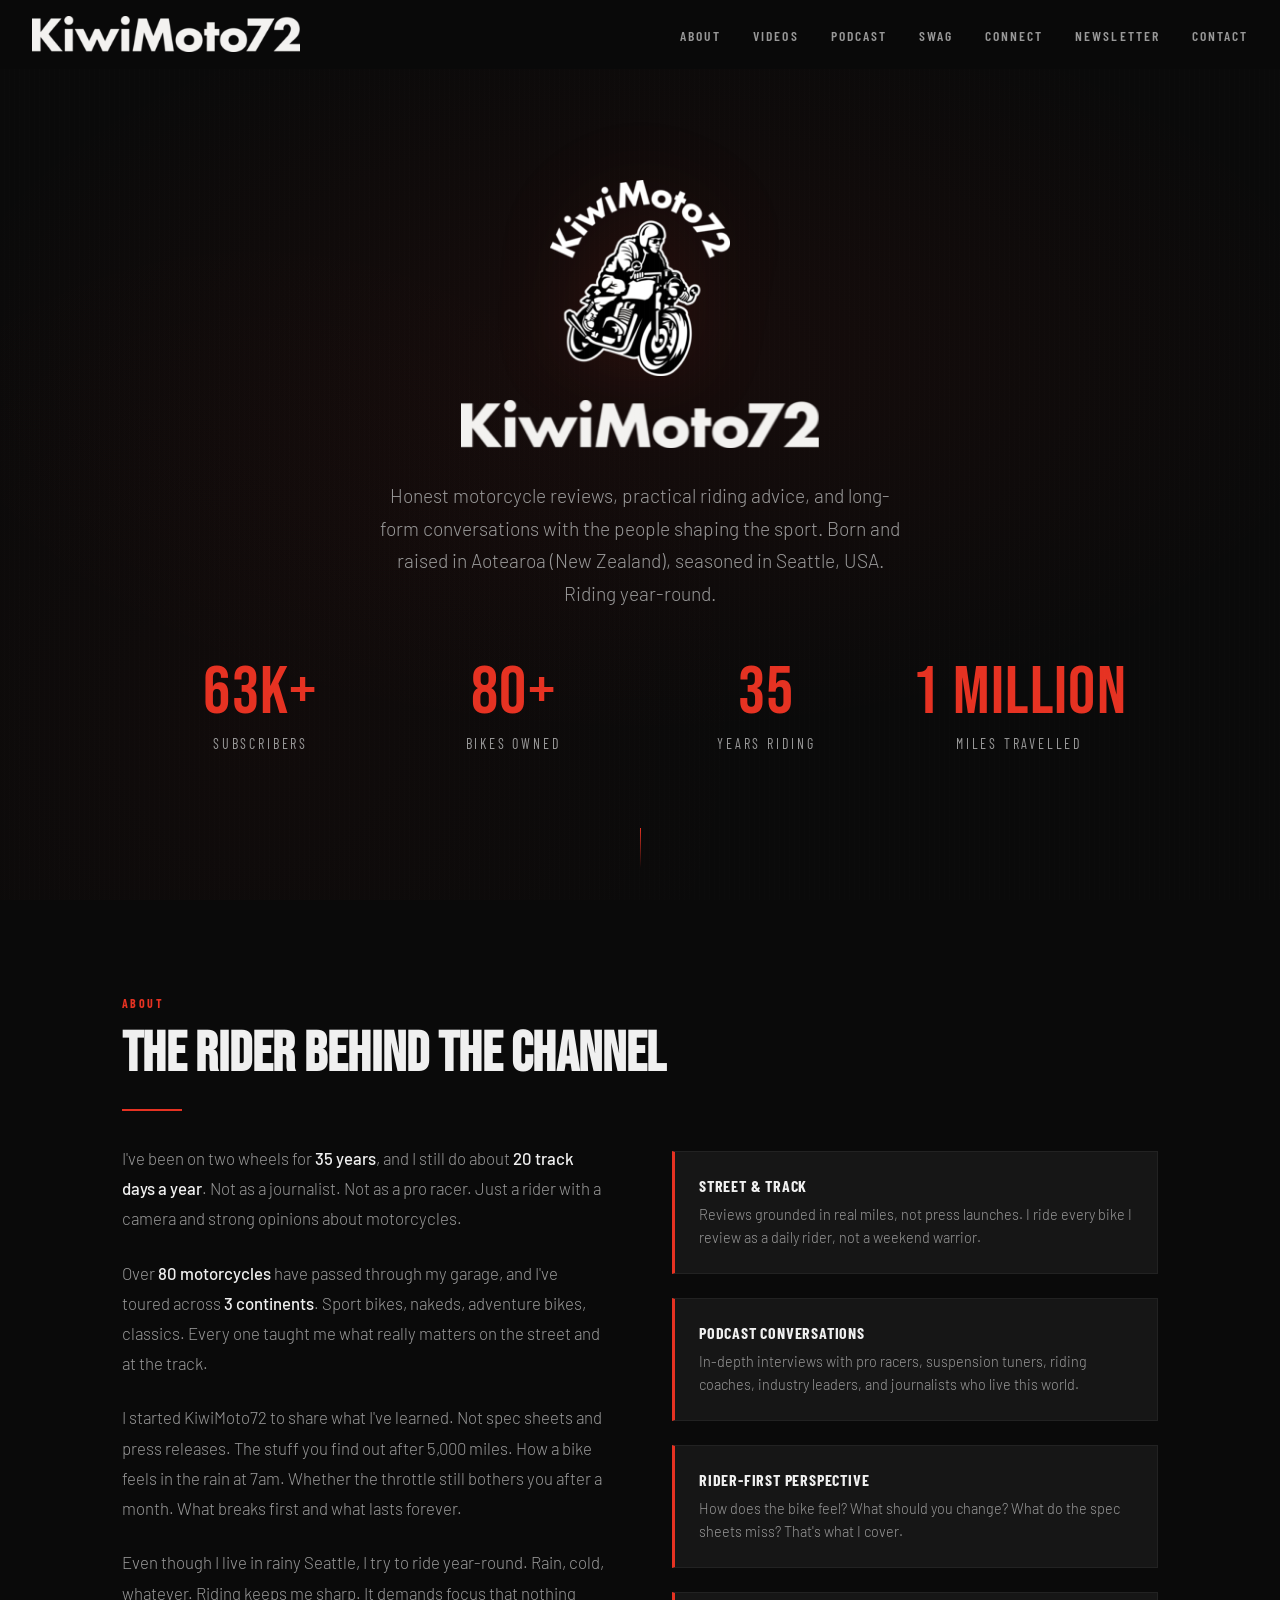
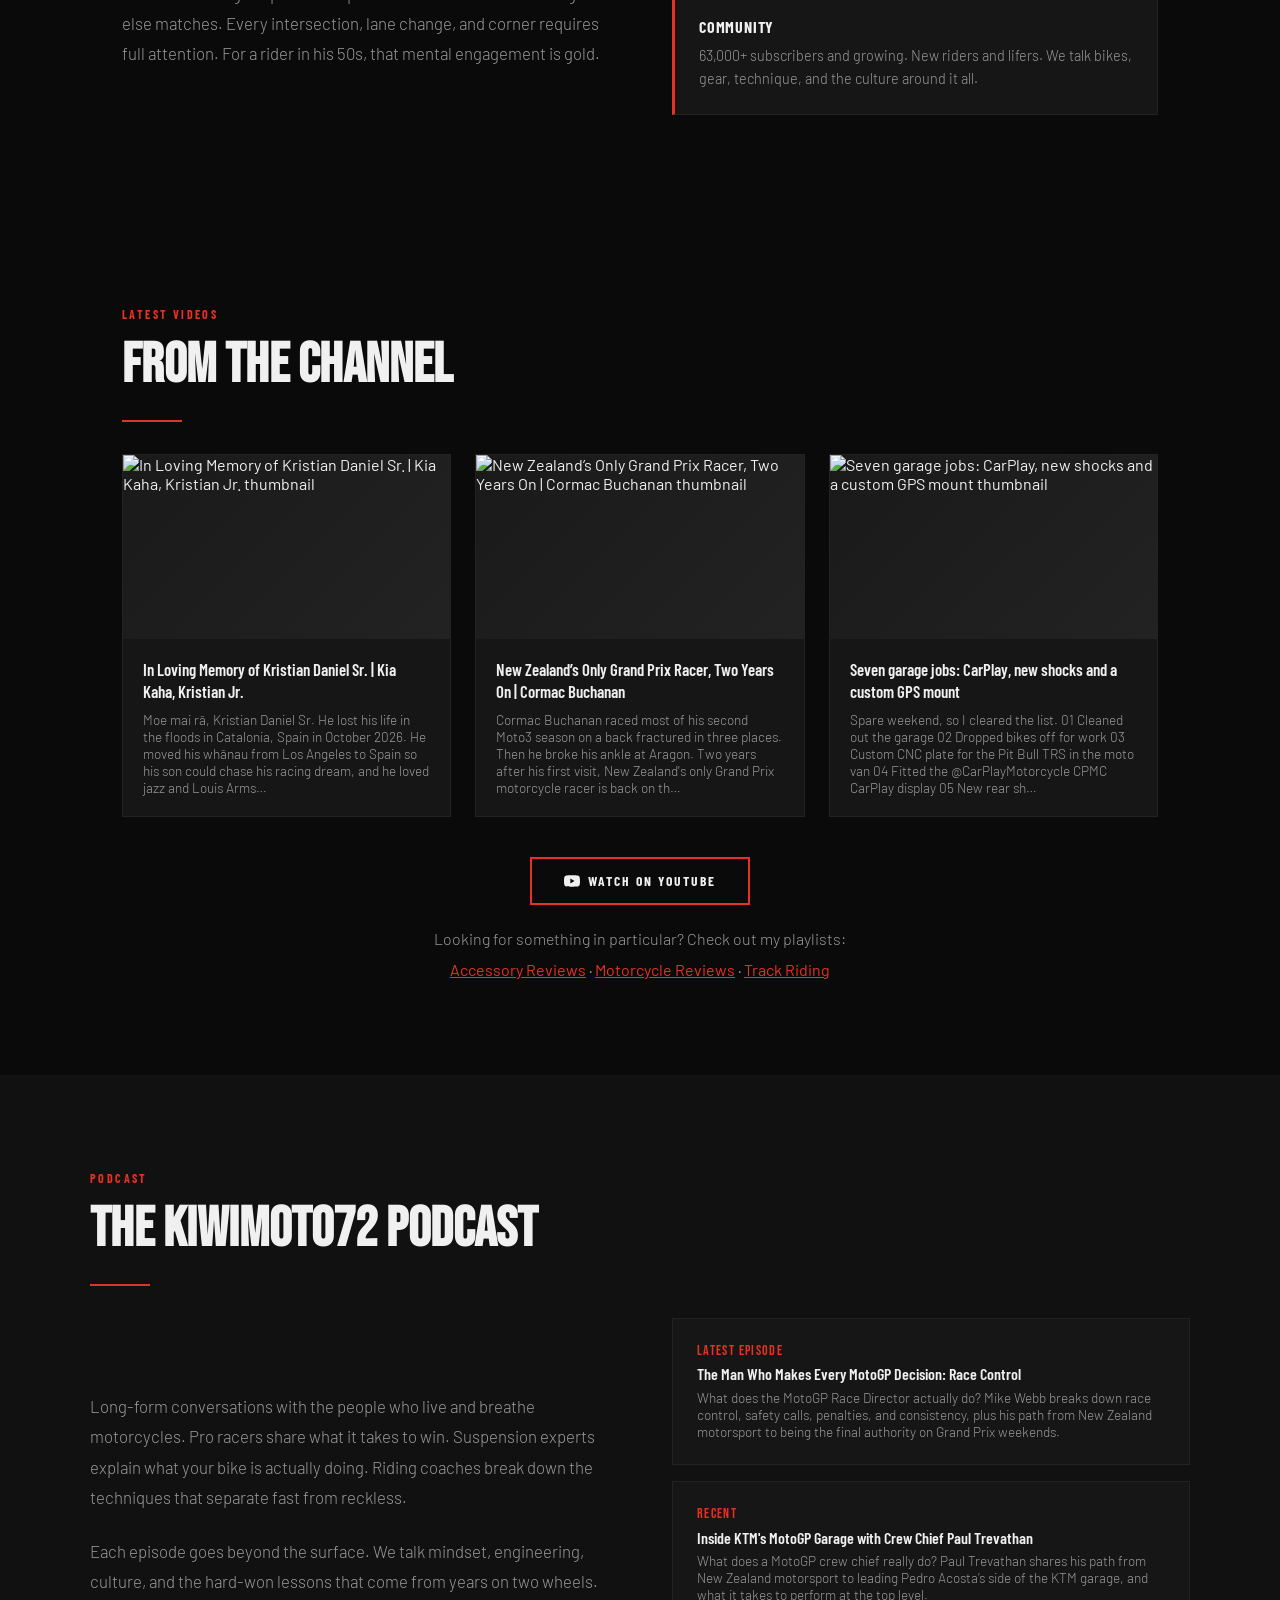
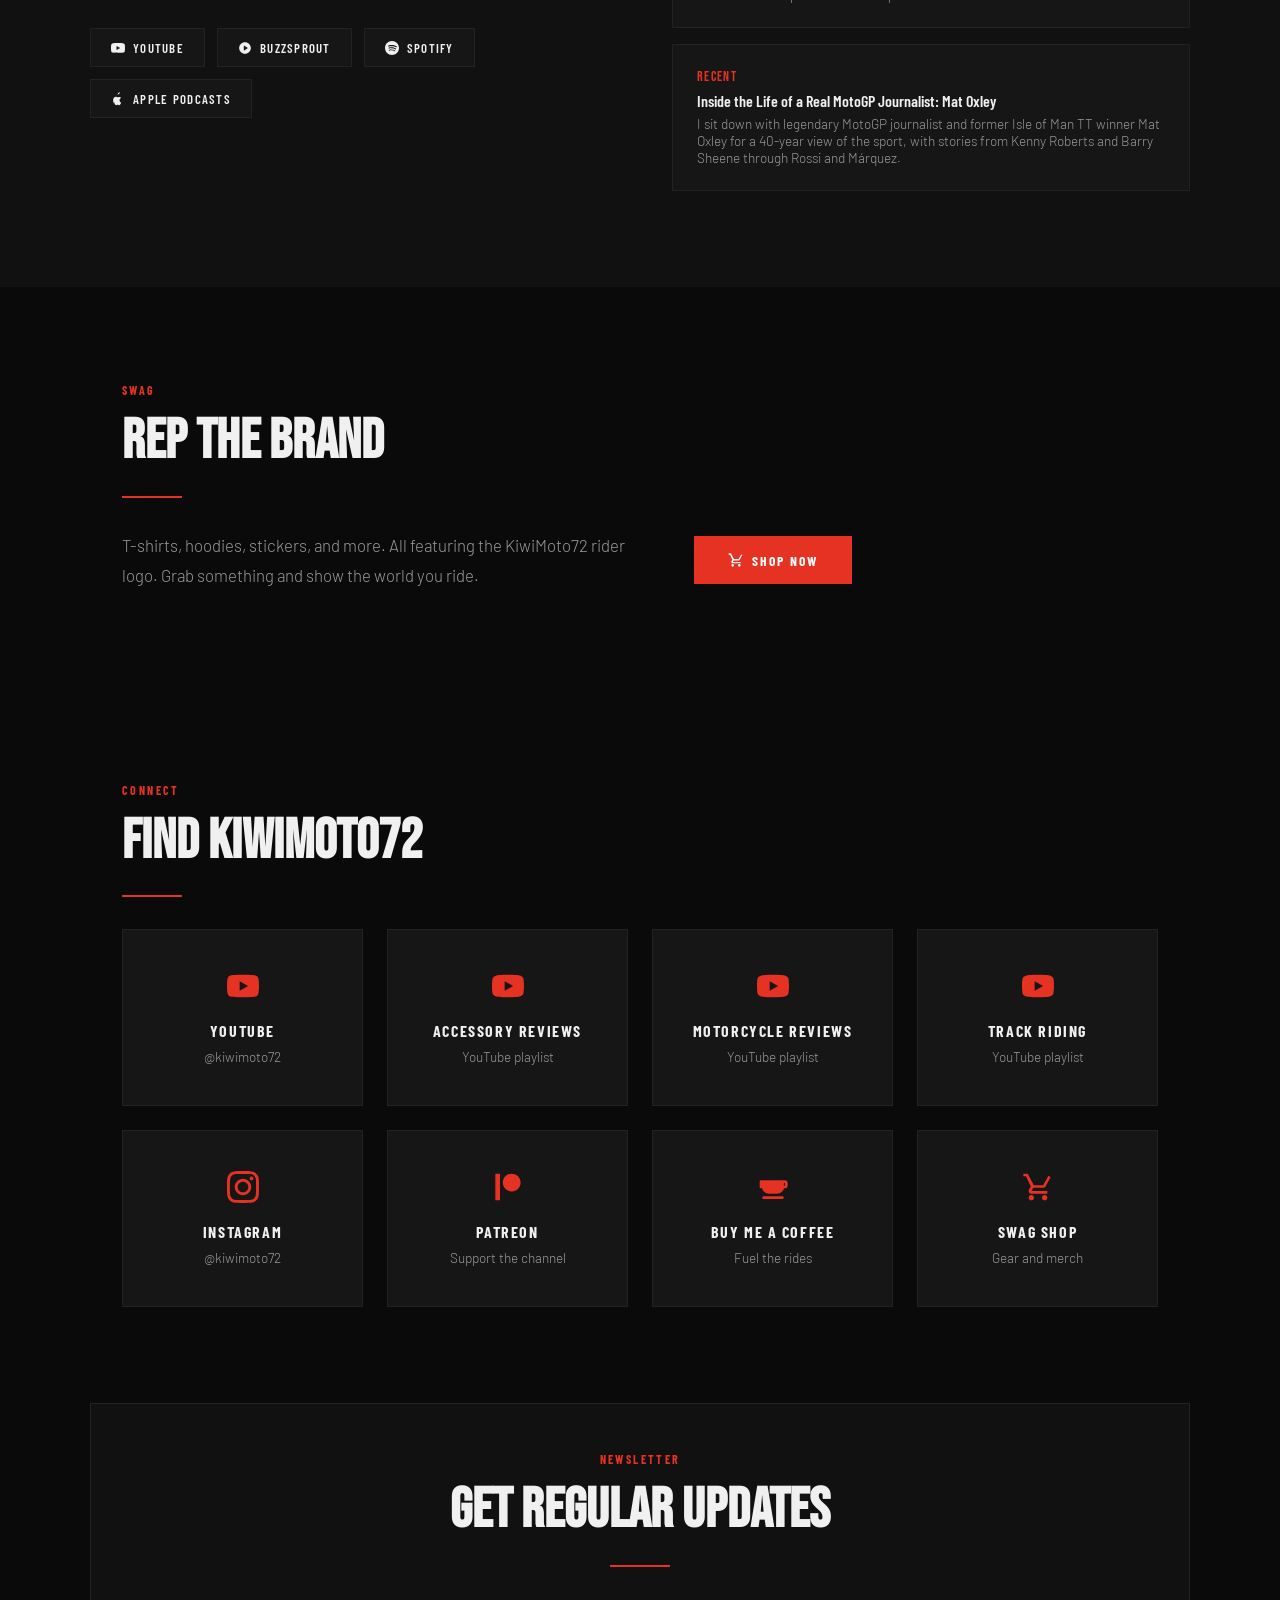
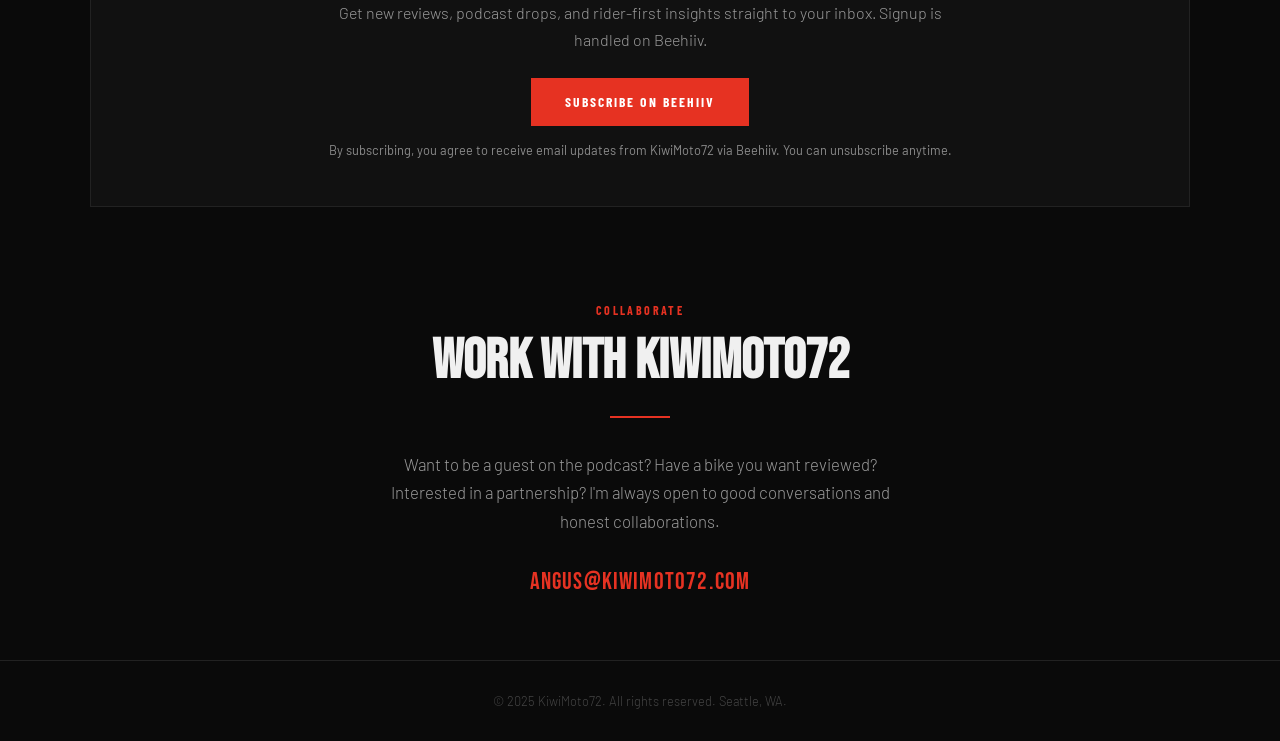
==== commit b9f12491: "chore: update latest YouTube videos" ====
--- a/index.html
+++ b/index.html
@@ -790,6 +790,18 @@
         <div class="section-divider"></div>
         <div class="video-grid">
         <!-- YOUTUBE_VIDEOS_START -->
+            <a class="video-card" href="https://youtu.be/QAuns5A8E6M" target="_blank" rel="noopener">
+                <div class="video-thumb" style="background: linear-gradient(135deg, #1a1a1a 0%, #222 100%);">
+                    <img src="https://i.ytimg.com/vi/QAuns5A8E6M/maxresdefault.jpg" alt="In Loving Memory of Kristian Daniel Sr. | Kia Kaha, Kristian Jr. thumbnail" loading="lazy" onerror="this.onerror=null;this.src='https://i.ytimg.com/vi/QAuns5A8E6M/hqdefault.jpg';">
+                    <div class="play-btn">
+                        <svg viewBox="0 0 24 24"><polygon points="5,3 19,12 5,21"/></svg>
+                    </div>
+                </div>
+                <div class="video-info">
+                    <h3>In Loving Memory of Kristian Daniel Sr. | Kia Kaha, Kristian Jr.</h3>
+                    <p>Moe mai rā, Kristian Daniel Sr. He lost his life in the floods in Catalonia, Spain in October 2026. He moved his whānau from Los Angeles to Spain so his son could chase his racing dream, and he loved jazz and Louis Arms…</p>
+                </div>
+            </a>
             <a class="video-card" href="https://youtu.be/wf4_flJ_yCY" target="_blank" rel="noopener">
                 <div class="video-thumb" style="background: linear-gradient(135deg, #1a1a1a 0%, #222 100%);">
                     <img src="https://i.ytimg.com/vi/wf4_flJ_yCY/maxresdefault.jpg" alt="New Zealand’s Only Grand Prix Racer, Two Years On | Cormac Buchanan thumbnail" loading="lazy" onerror="this.onerror=null;this.src='https://i.ytimg.com/vi/wf4_flJ_yCY/hqdefault.jpg';">
@@ -812,18 +824,6 @@
                 <div class="video-info">
                     <h3>Seven garage jobs: CarPlay, new shocks and a custom GPS mount</h3>
                     <p>Spare weekend, so I cleared the list. 01 Cleaned out the garage 02 Dropped bikes off for work 03 Custom CNC plate for the Pit Bull TRS in the moto van 04 Fitted the @CarPlayMotorcycle CPMC CarPlay display 05 New rear sh…</p>
-                </div>
-            </a>
-            <a class="video-card" href="https://youtu.be/oZItOzw767c" target="_blank" rel="noopener">
-                <div class="video-thumb" style="background: linear-gradient(135deg, #1a1a1a 0%, #222 100%);">
-                    <img src="https://i.ytimg.com/vi/oZItOzw767c/maxresdefault.jpg" alt="The scooter for motorcyclists? Aprilia SR GT 400 thumbnail" loading="lazy" onerror="this.onerror=null;this.src='https://i.ytimg.com/vi/oZItOzw767c/hqdefault.jpg';">
-                    <div class="play-btn">
-                        <svg viewBox="0 0 24 24"><polygon points="5,3 19,12 5,21"/></svg>
-                    </div>
-                </div>
-                <div class="video-info">
-                    <h3>The scooter for motorcyclists? Aprilia SR GT 400</h3>
-                    <p>I sat on the new Aprilia SR GT 400 at Optimum Motorsports in Redmond, WA. It runs the same 399cc Piaggio single as the Beverly 400 I owned and reviewed. The chassis is where they split. The Aprilia gets a 41 mm upside-d…</p>
                 </div>
             </a>
         <!-- YOUTUBE_VIDEOS_END -->
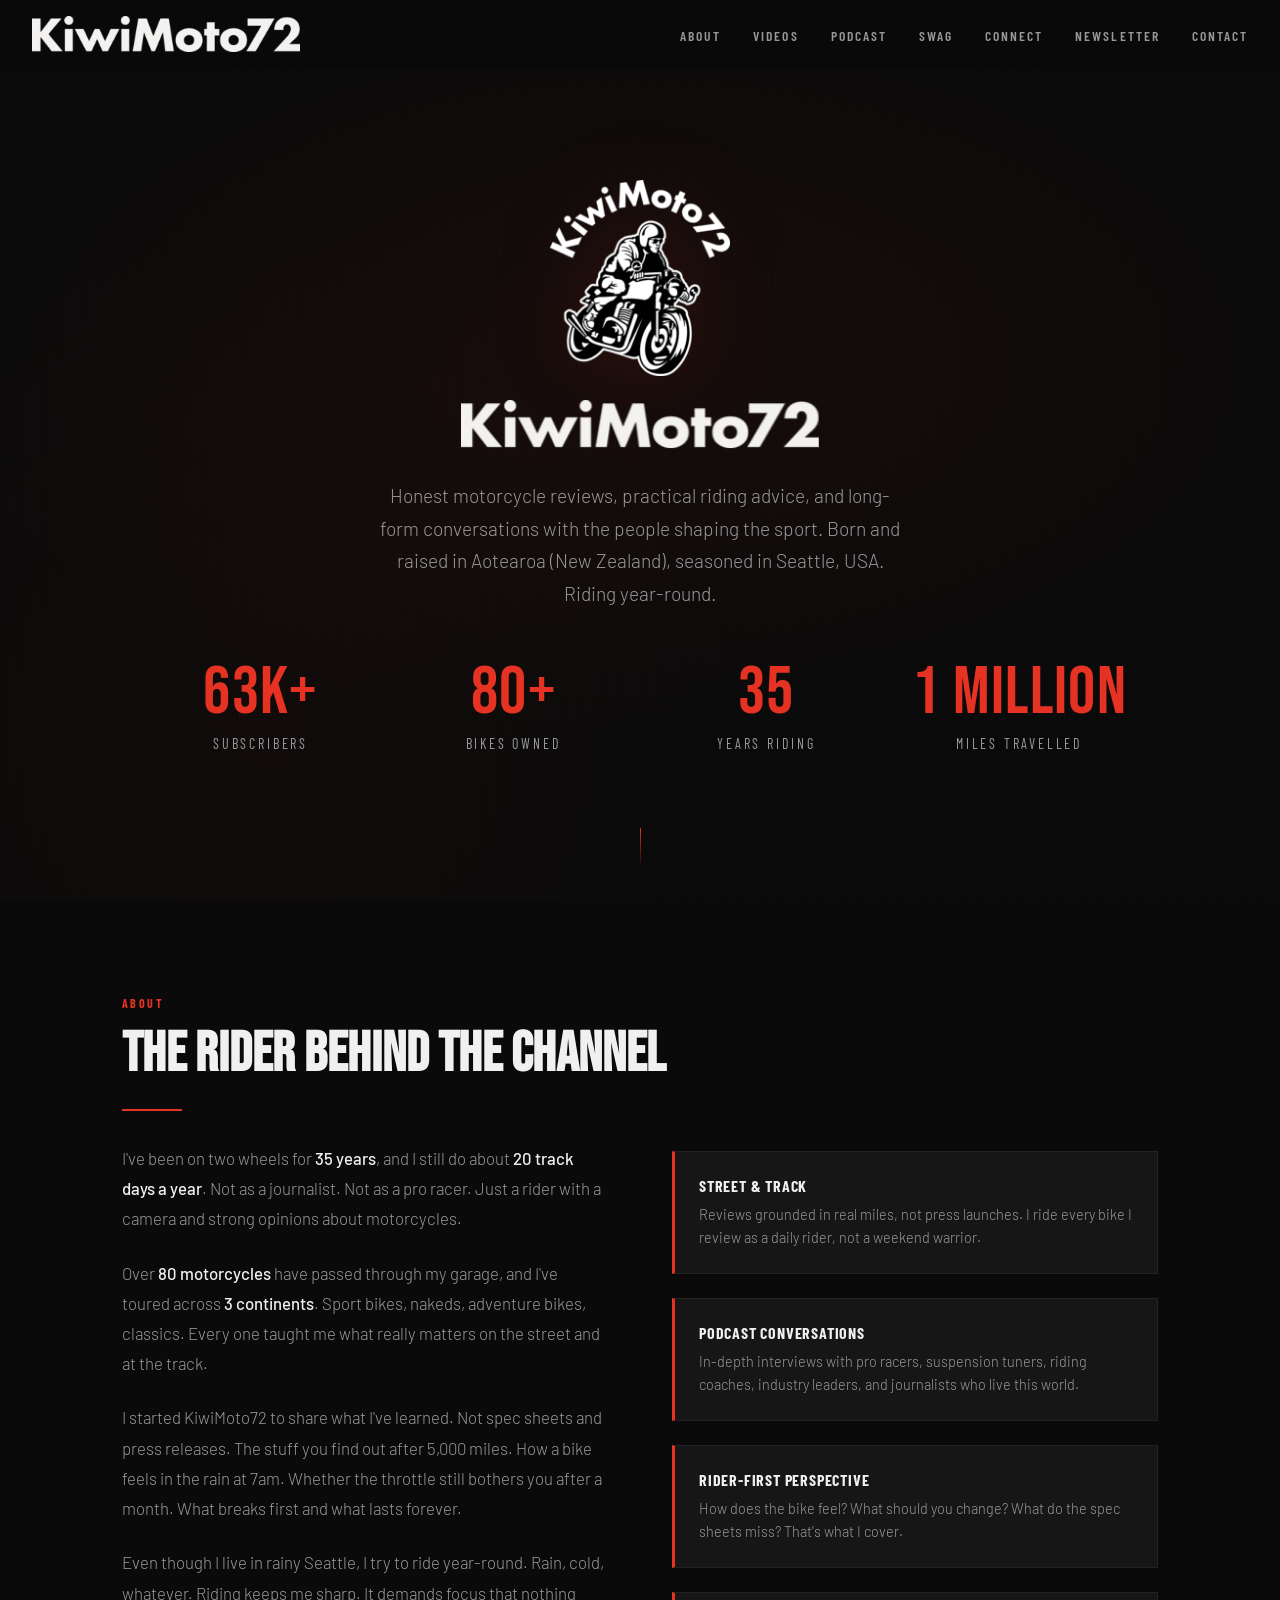
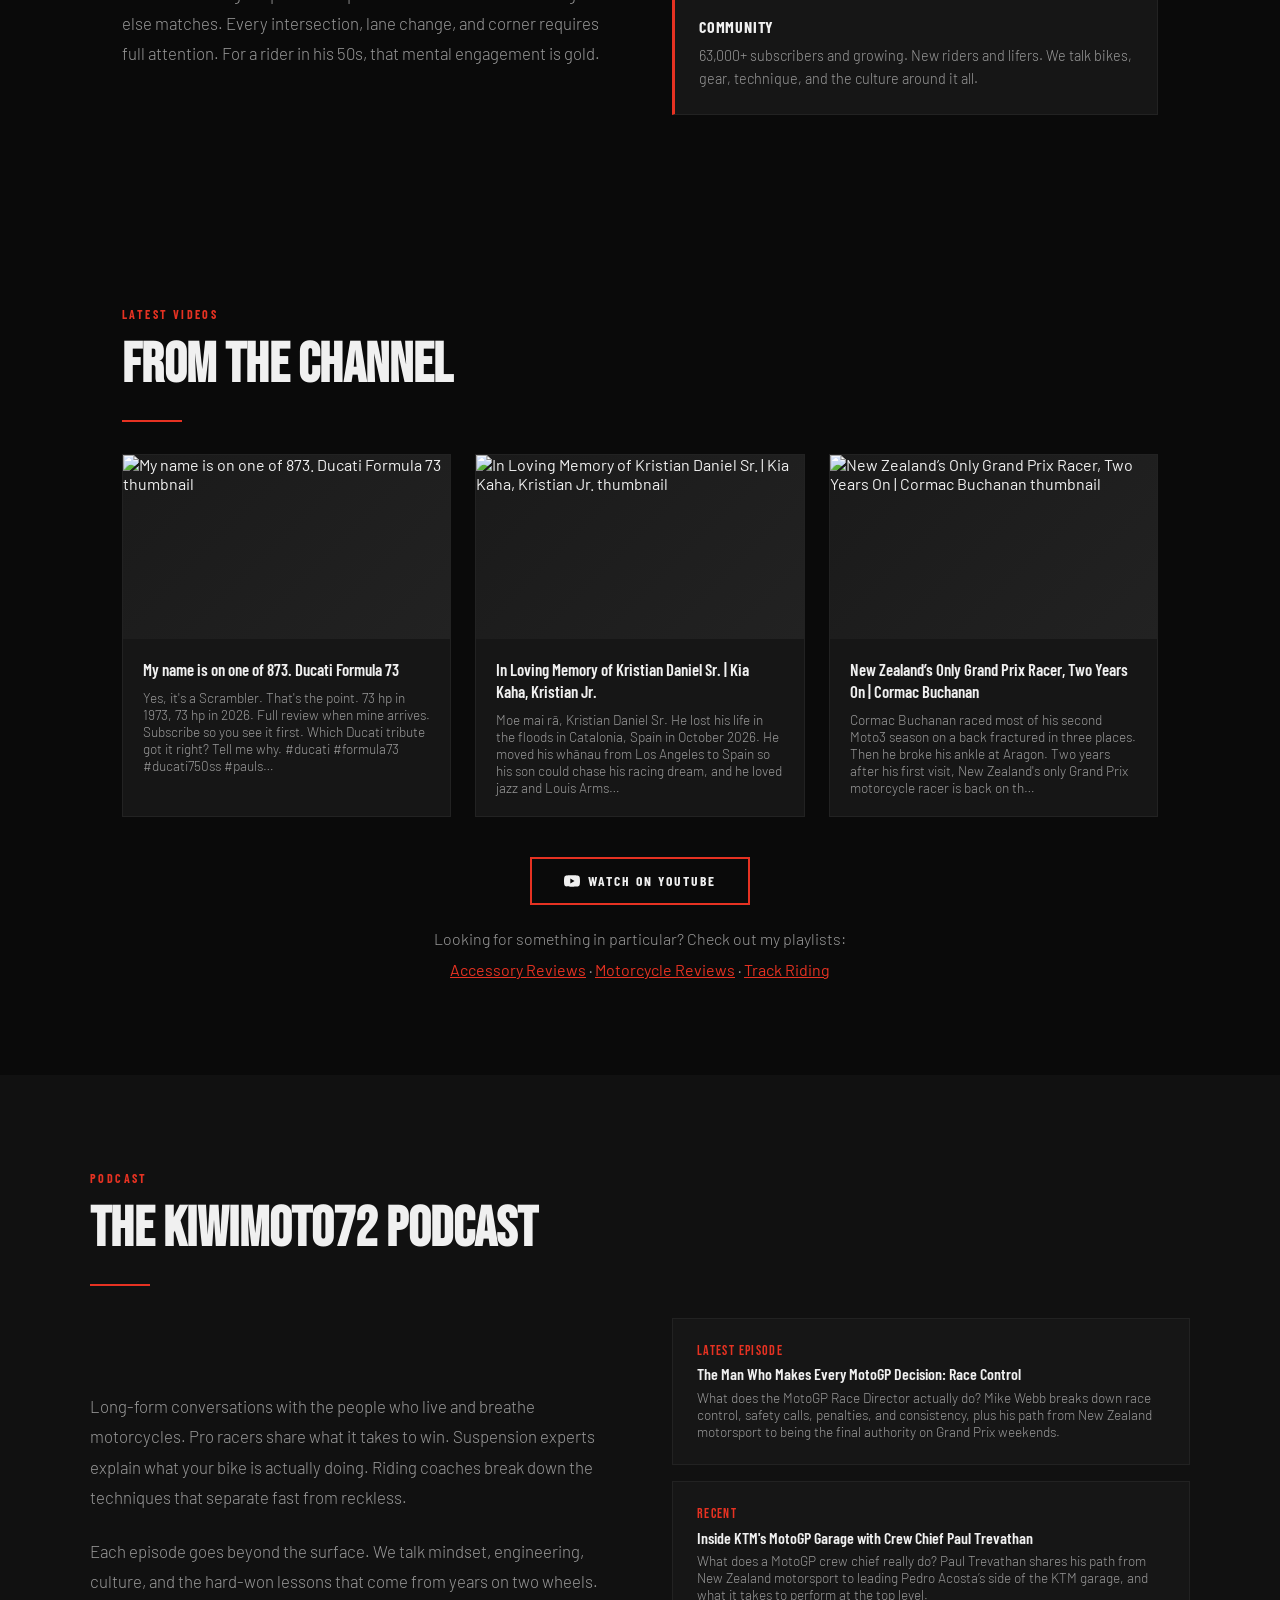
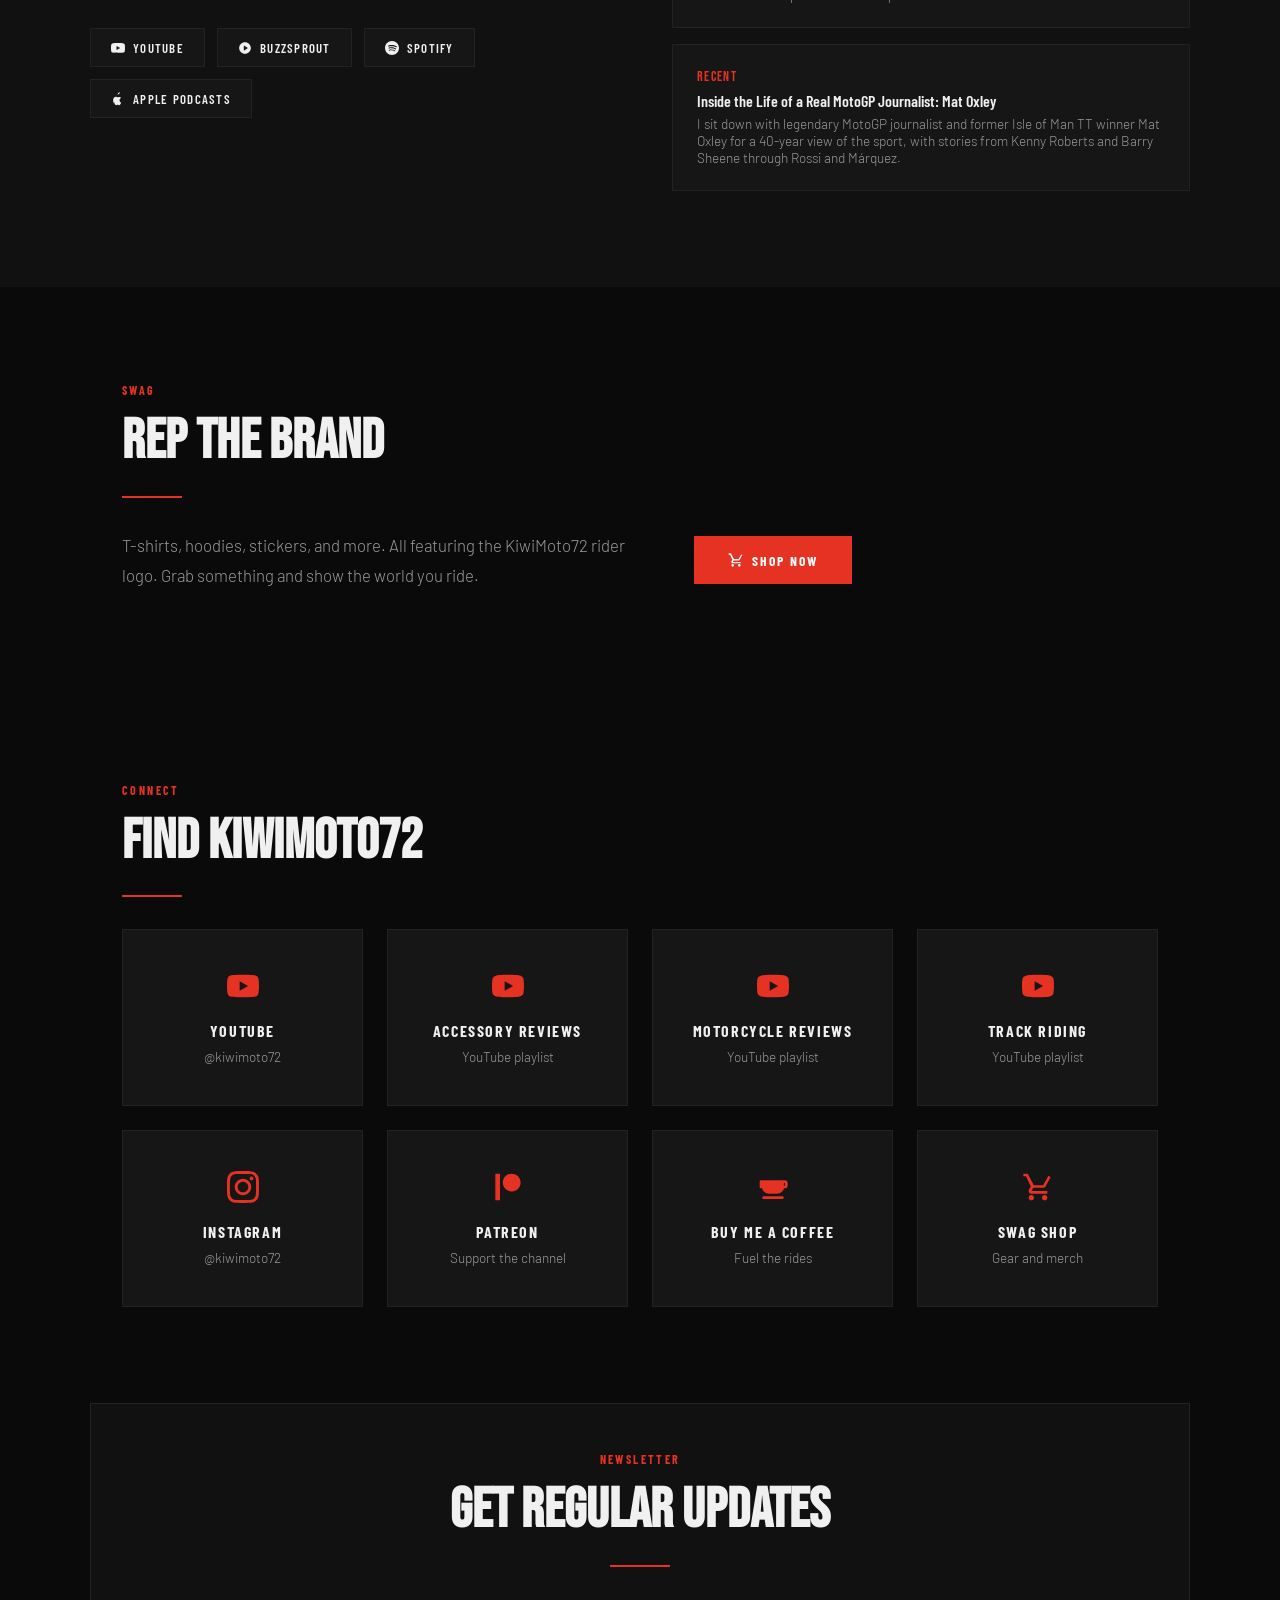
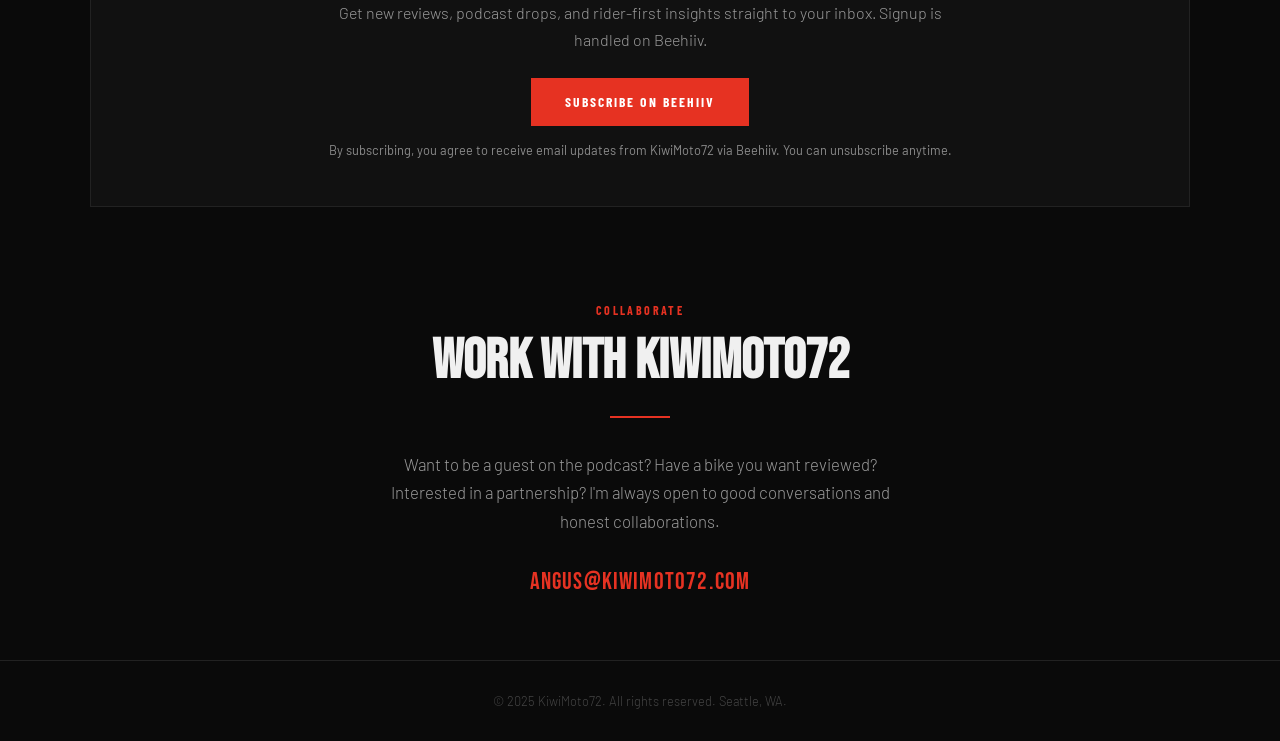
==== commit 40321e25: "chore: update latest YouTube videos" ====
--- a/index.html
+++ b/index.html
@@ -790,6 +790,18 @@
         <div class="section-divider"></div>
         <div class="video-grid">
         <!-- YOUTUBE_VIDEOS_START -->
+            <a class="video-card" href="https://youtu.be/ro197WdZOJU" target="_blank" rel="noopener">
+                <div class="video-thumb" style="background: linear-gradient(135deg, #1a1a1a 0%, #222 100%);">
+                    <img src="https://i.ytimg.com/vi/ro197WdZOJU/maxresdefault.jpg" alt="My name is on one of 873. Ducati Formula 73 thumbnail" loading="lazy" onerror="this.onerror=null;this.src='https://i.ytimg.com/vi/ro197WdZOJU/hqdefault.jpg';">
+                    <div class="play-btn">
+                        <svg viewBox="0 0 24 24"><polygon points="5,3 19,12 5,21"/></svg>
+                    </div>
+                </div>
+                <div class="video-info">
+                    <h3>My name is on one of 873. Ducati Formula 73</h3>
+                    <p>Yes, it&#x27;s a Scrambler. That&#x27;s the point. 73 hp in 1973, 73 hp in 2026. Full review when mine arrives. Subscribe so you see it first. Which Ducati tribute got it right? Tell me why. #ducati #formula73 #ducati750ss #pauls…</p>
+                </div>
+            </a>
             <a class="video-card" href="https://youtu.be/QAuns5A8E6M" target="_blank" rel="noopener">
                 <div class="video-thumb" style="background: linear-gradient(135deg, #1a1a1a 0%, #222 100%);">
                     <img src="https://i.ytimg.com/vi/QAuns5A8E6M/maxresdefault.jpg" alt="In Loving Memory of Kristian Daniel Sr. | Kia Kaha, Kristian Jr. thumbnail" loading="lazy" onerror="this.onerror=null;this.src='https://i.ytimg.com/vi/QAuns5A8E6M/hqdefault.jpg';">
@@ -812,18 +824,6 @@
                 <div class="video-info">
                     <h3>New Zealand’s Only Grand Prix Racer, Two Years On | Cormac Buchanan</h3>
                     <p>Cormac Buchanan raced most of his second Moto3 season on a back fractured in three places. Then he broke his ankle at Aragon. Two years after his first visit, New Zealand&#x27;s only Grand Prix motorcycle racer is back on th…</p>
-                </div>
-            </a>
-            <a class="video-card" href="https://youtu.be/er0TXzmyH1E" target="_blank" rel="noopener">
-                <div class="video-thumb" style="background: linear-gradient(135deg, #1a1a1a 0%, #222 100%);">
-                    <img src="https://i.ytimg.com/vi/er0TXzmyH1E/maxresdefault.jpg" alt="Seven garage jobs: CarPlay, new shocks and a custom GPS mount thumbnail" loading="lazy" onerror="this.onerror=null;this.src='https://i.ytimg.com/vi/er0TXzmyH1E/hqdefault.jpg';">
-                    <div class="play-btn">
-                        <svg viewBox="0 0 24 24"><polygon points="5,3 19,12 5,21"/></svg>
-                    </div>
-                </div>
-                <div class="video-info">
-                    <h3>Seven garage jobs: CarPlay, new shocks and a custom GPS mount</h3>
-                    <p>Spare weekend, so I cleared the list. 01 Cleaned out the garage 02 Dropped bikes off for work 03 Custom CNC plate for the Pit Bull TRS in the moto van 04 Fitted the @CarPlayMotorcycle CPMC CarPlay display 05 New rear sh…</p>
                 </div>
             </a>
         <!-- YOUTUBE_VIDEOS_END -->
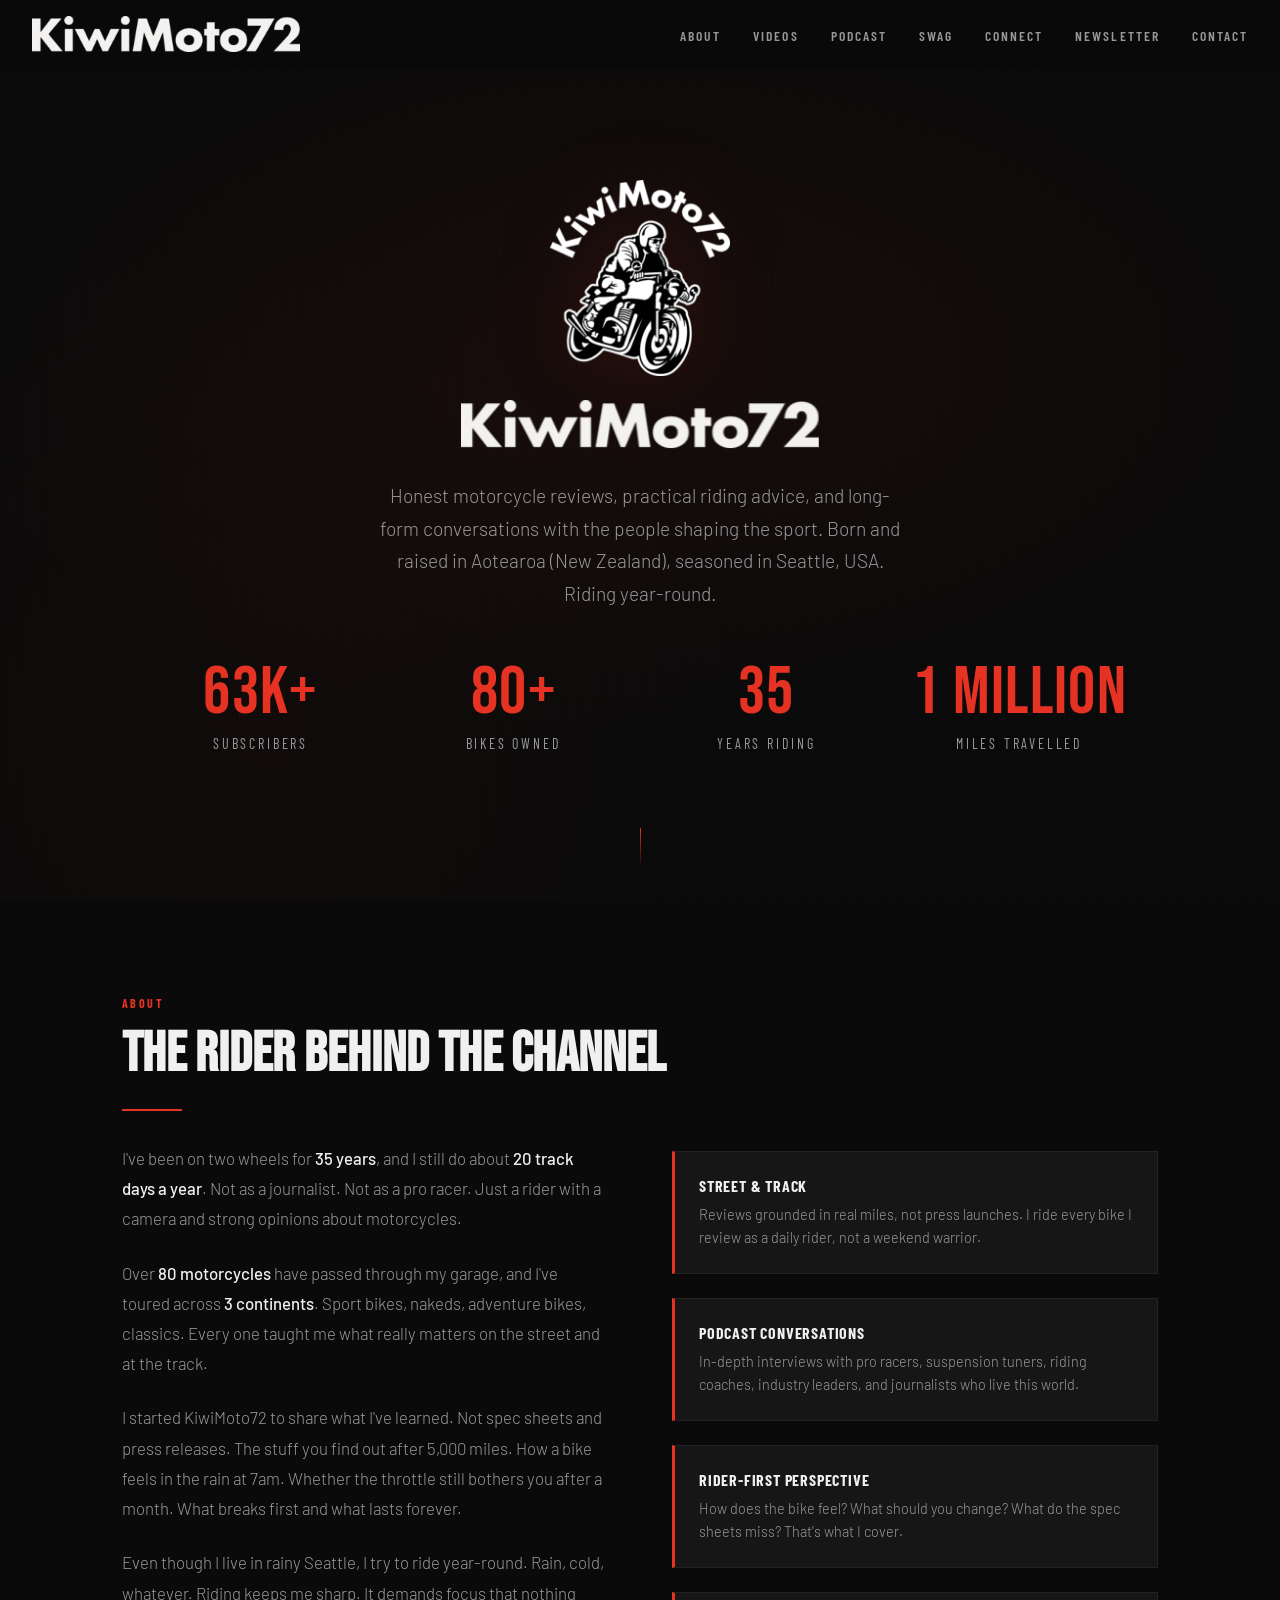
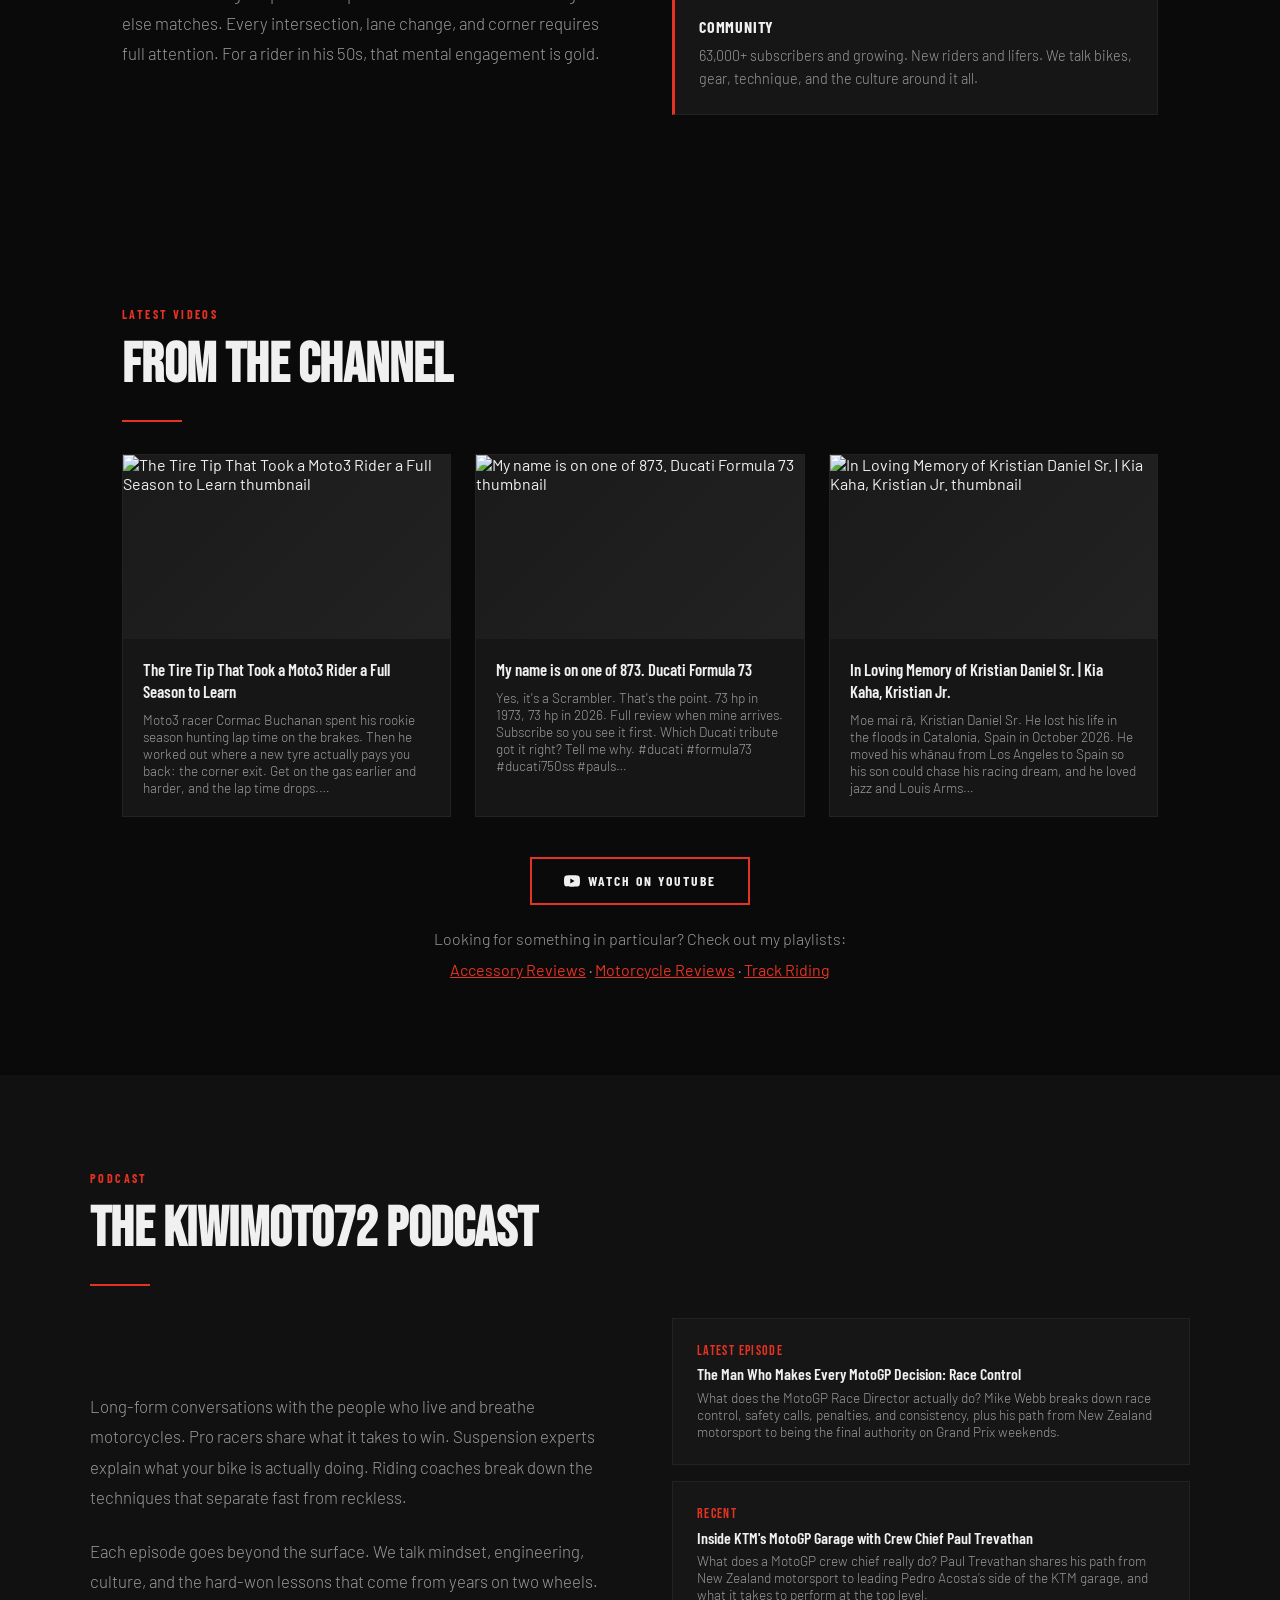
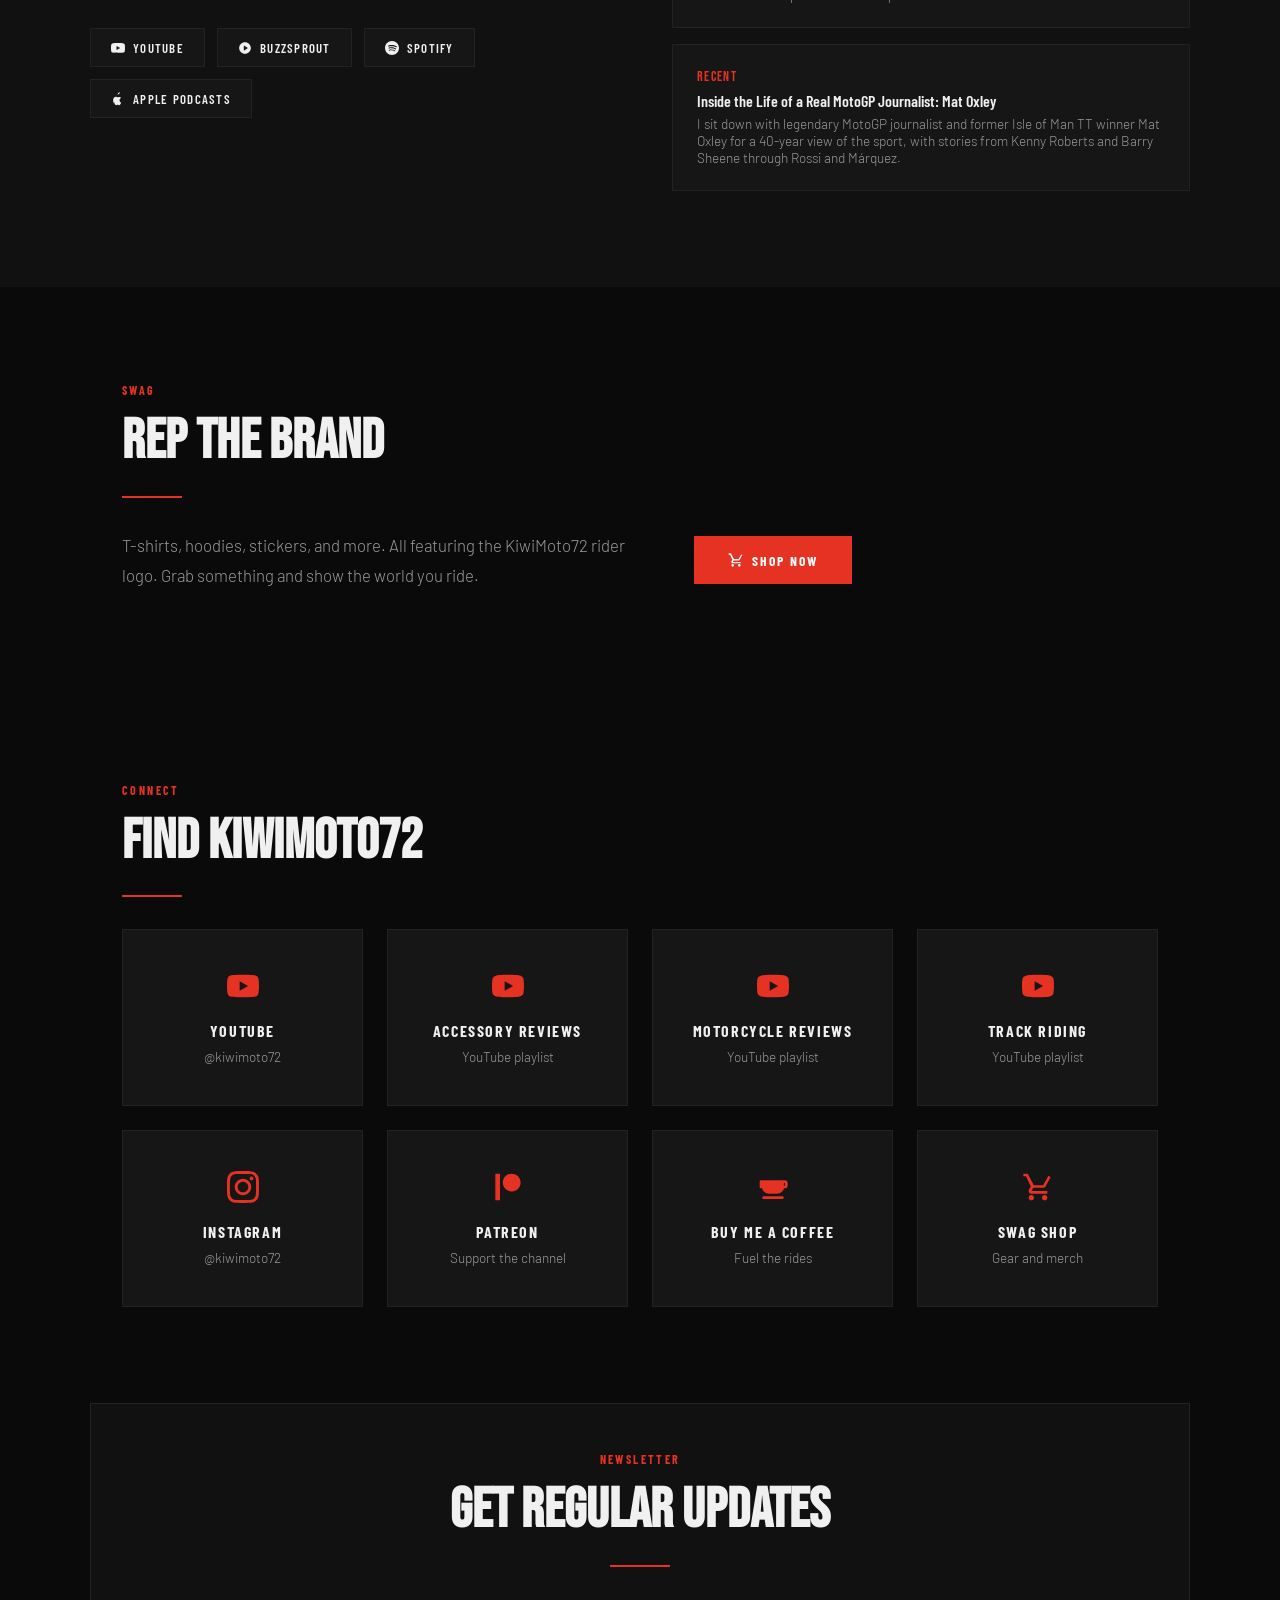
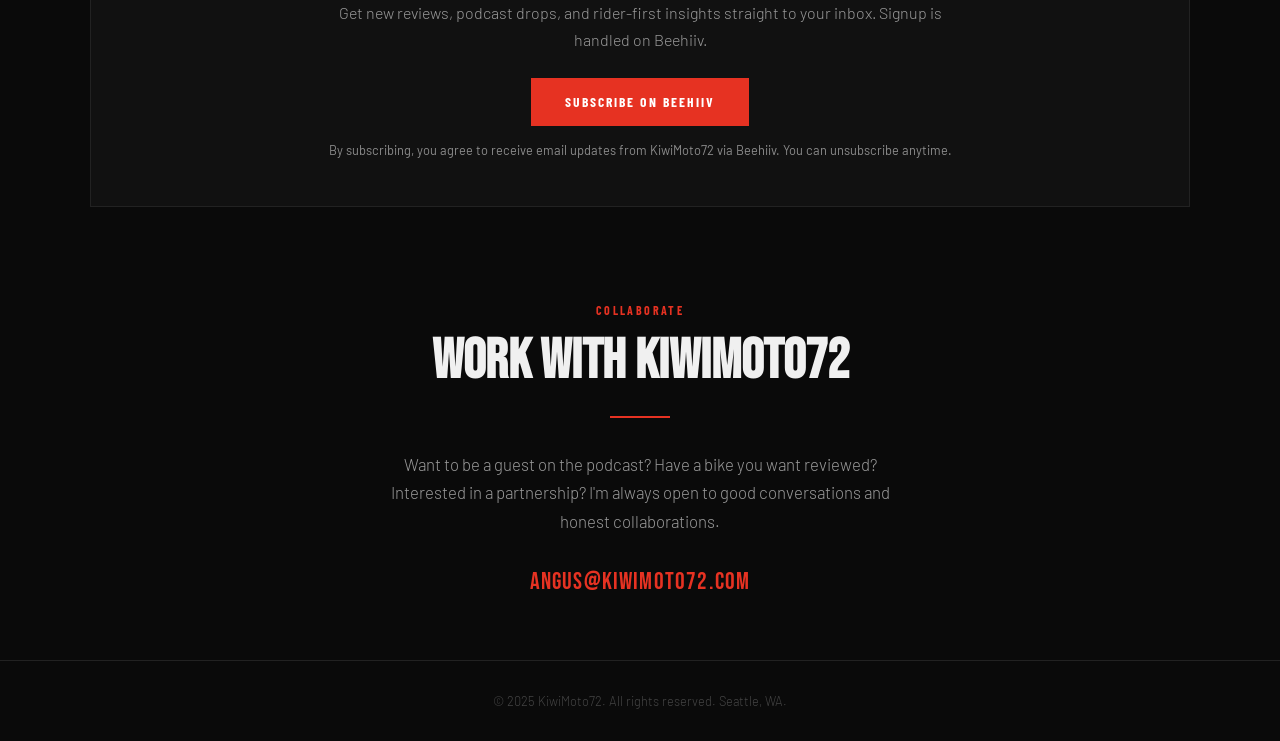
==== commit edd81f9a: "chore: update latest YouTube videos" ====
--- a/index.html
+++ b/index.html
@@ -790,6 +790,18 @@
         <div class="section-divider"></div>
         <div class="video-grid">
         <!-- YOUTUBE_VIDEOS_START -->
+            <a class="video-card" href="https://youtu.be/a3PKIaXjYAA" target="_blank" rel="noopener">
+                <div class="video-thumb" style="background: linear-gradient(135deg, #1a1a1a 0%, #222 100%);">
+                    <img src="https://i.ytimg.com/vi/a3PKIaXjYAA/maxresdefault.jpg" alt="The Tire Tip That Took a Moto3 Rider a Full Season to Learn thumbnail" loading="lazy" onerror="this.onerror=null;this.src='https://i.ytimg.com/vi/a3PKIaXjYAA/hqdefault.jpg';">
+                    <div class="play-btn">
+                        <svg viewBox="0 0 24 24"><polygon points="5,3 19,12 5,21"/></svg>
+                    </div>
+                </div>
+                <div class="video-info">
+                    <h3>The Tire Tip That Took a Moto3 Rider a Full Season to Learn</h3>
+                    <p>Moto3 racer Cormac Buchanan spent his rookie season hunting lap time on the brakes. Then he worked out where a new tyre actually pays you back: the corner exit. Get on the gas earlier and harder, and the lap time drops.…</p>
+                </div>
+            </a>
             <a class="video-card" href="https://youtu.be/ro197WdZOJU" target="_blank" rel="noopener">
                 <div class="video-thumb" style="background: linear-gradient(135deg, #1a1a1a 0%, #222 100%);">
                     <img src="https://i.ytimg.com/vi/ro197WdZOJU/maxresdefault.jpg" alt="My name is on one of 873. Ducati Formula 73 thumbnail" loading="lazy" onerror="this.onerror=null;this.src='https://i.ytimg.com/vi/ro197WdZOJU/hqdefault.jpg';">
@@ -812,18 +824,6 @@
                 <div class="video-info">
                     <h3>In Loving Memory of Kristian Daniel Sr. | Kia Kaha, Kristian Jr.</h3>
                     <p>Moe mai rā, Kristian Daniel Sr. He lost his life in the floods in Catalonia, Spain in October 2026. He moved his whānau from Los Angeles to Spain so his son could chase his racing dream, and he loved jazz and Louis Arms…</p>
-                </div>
-            </a>
-            <a class="video-card" href="https://youtu.be/wf4_flJ_yCY" target="_blank" rel="noopener">
-                <div class="video-thumb" style="background: linear-gradient(135deg, #1a1a1a 0%, #222 100%);">
-                    <img src="https://i.ytimg.com/vi/wf4_flJ_yCY/maxresdefault.jpg" alt="New Zealand’s Only Grand Prix Racer, Two Years On | Cormac Buchanan thumbnail" loading="lazy" onerror="this.onerror=null;this.src='https://i.ytimg.com/vi/wf4_flJ_yCY/hqdefault.jpg';">
-                    <div class="play-btn">
-                        <svg viewBox="0 0 24 24"><polygon points="5,3 19,12 5,21"/></svg>
-                    </div>
-                </div>
-                <div class="video-info">
-                    <h3>New Zealand’s Only Grand Prix Racer, Two Years On | Cormac Buchanan</h3>
-                    <p>Cormac Buchanan raced most of his second Moto3 season on a back fractured in three places. Then he broke his ankle at Aragon. Two years after his first visit, New Zealand&#x27;s only Grand Prix motorcycle racer is back on th…</p>
                 </div>
             </a>
         <!-- YOUTUBE_VIDEOS_END -->
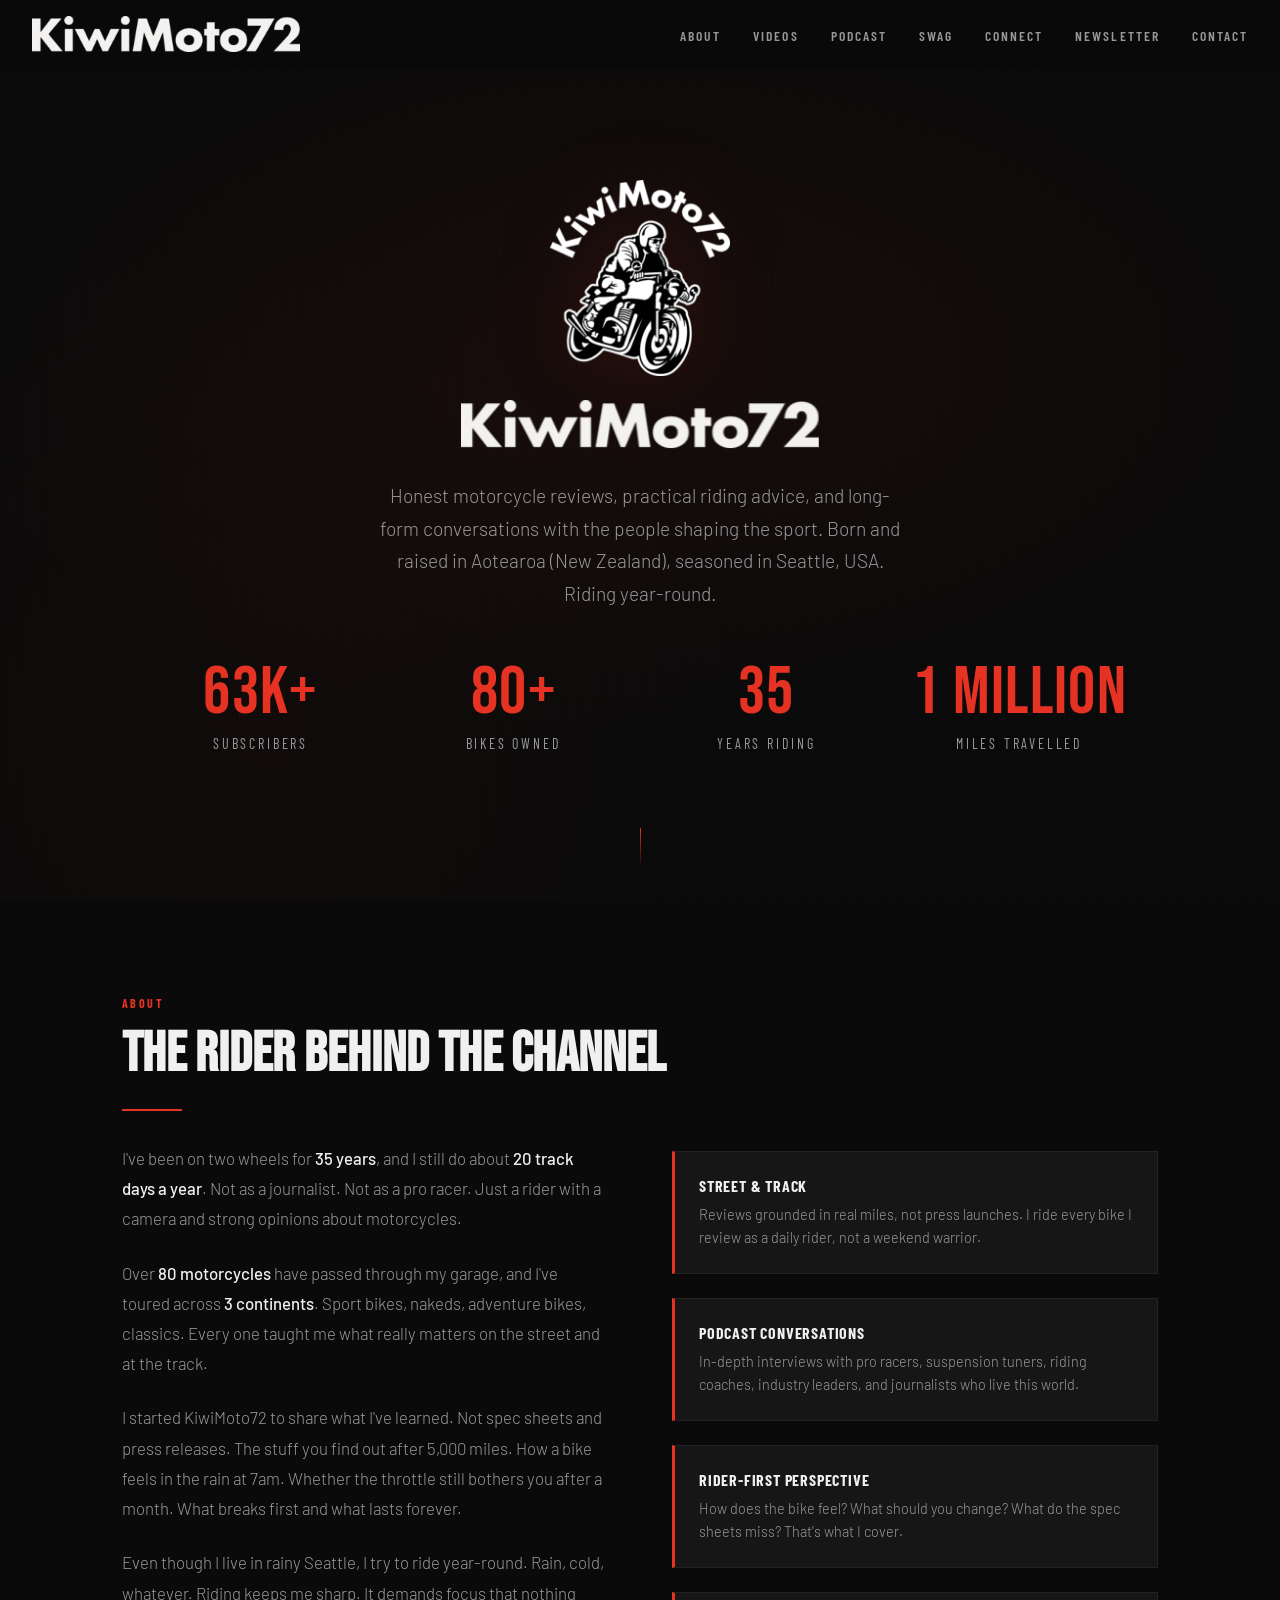
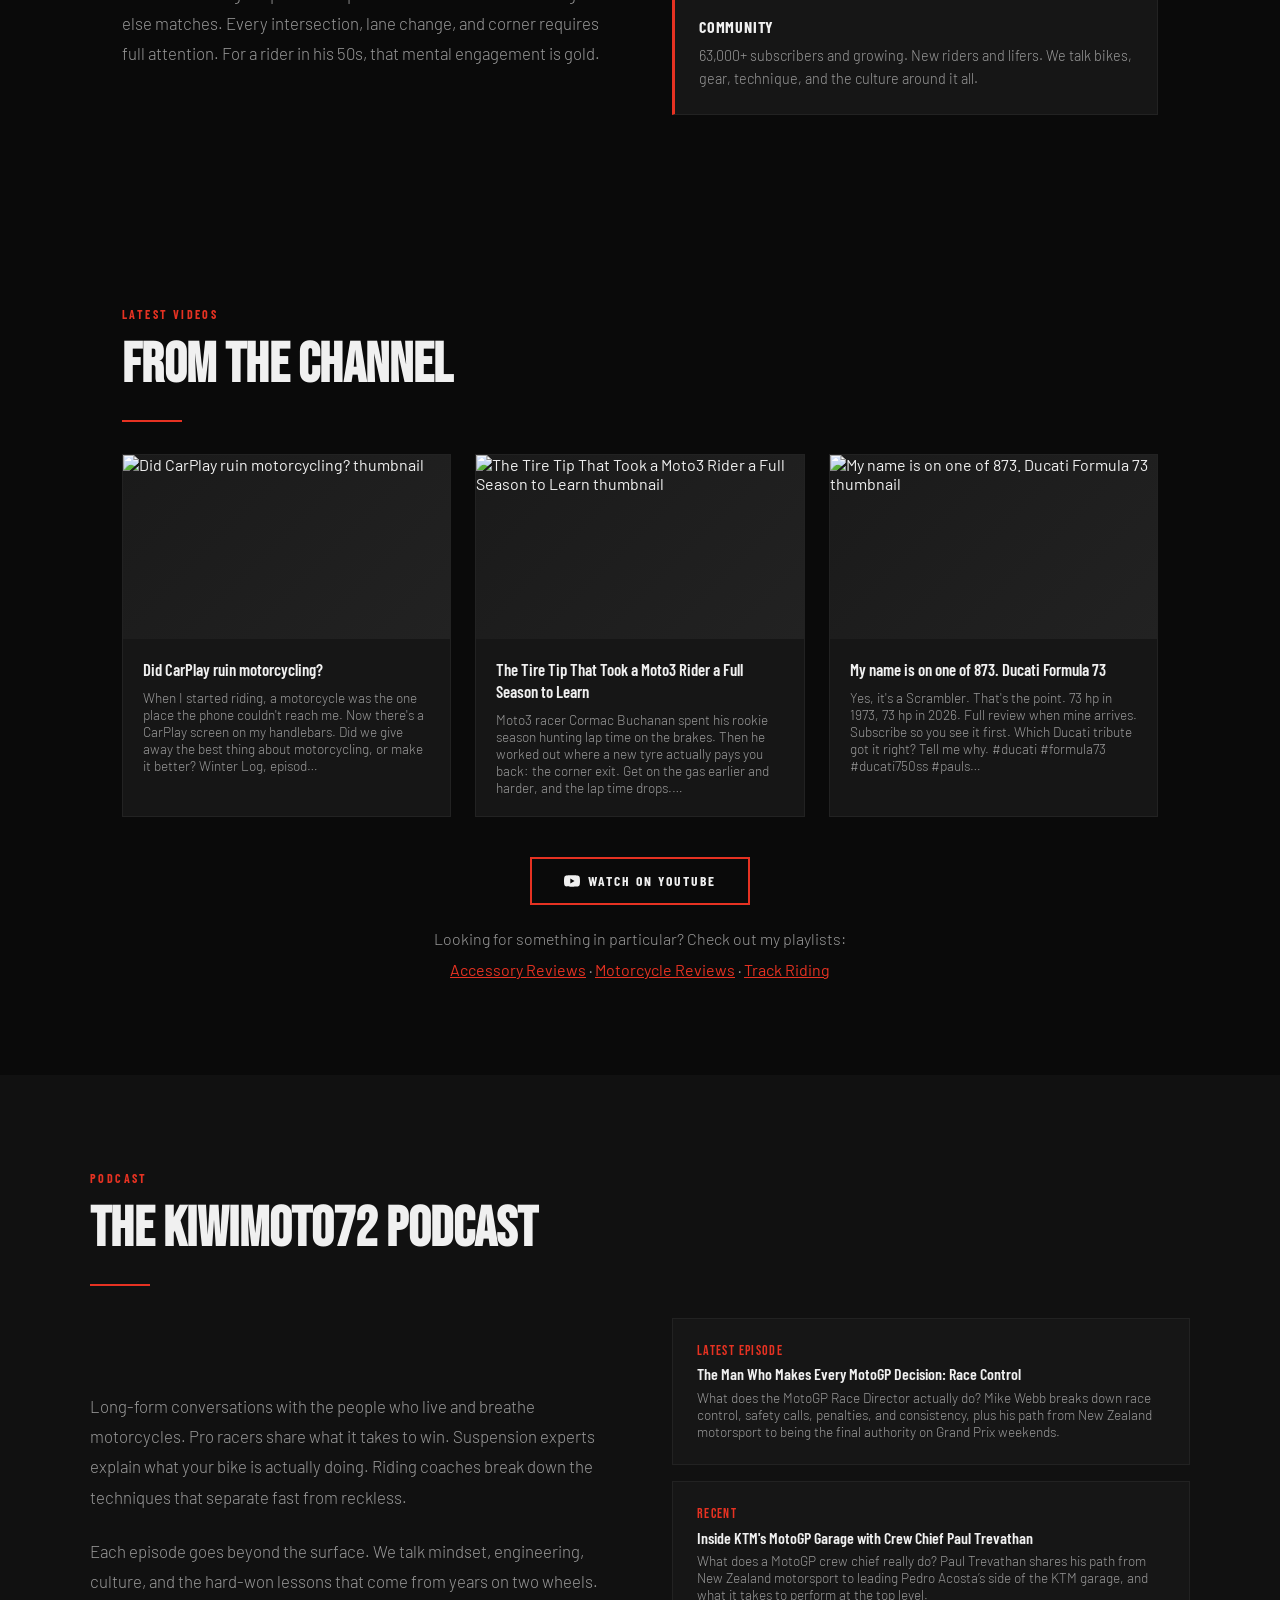
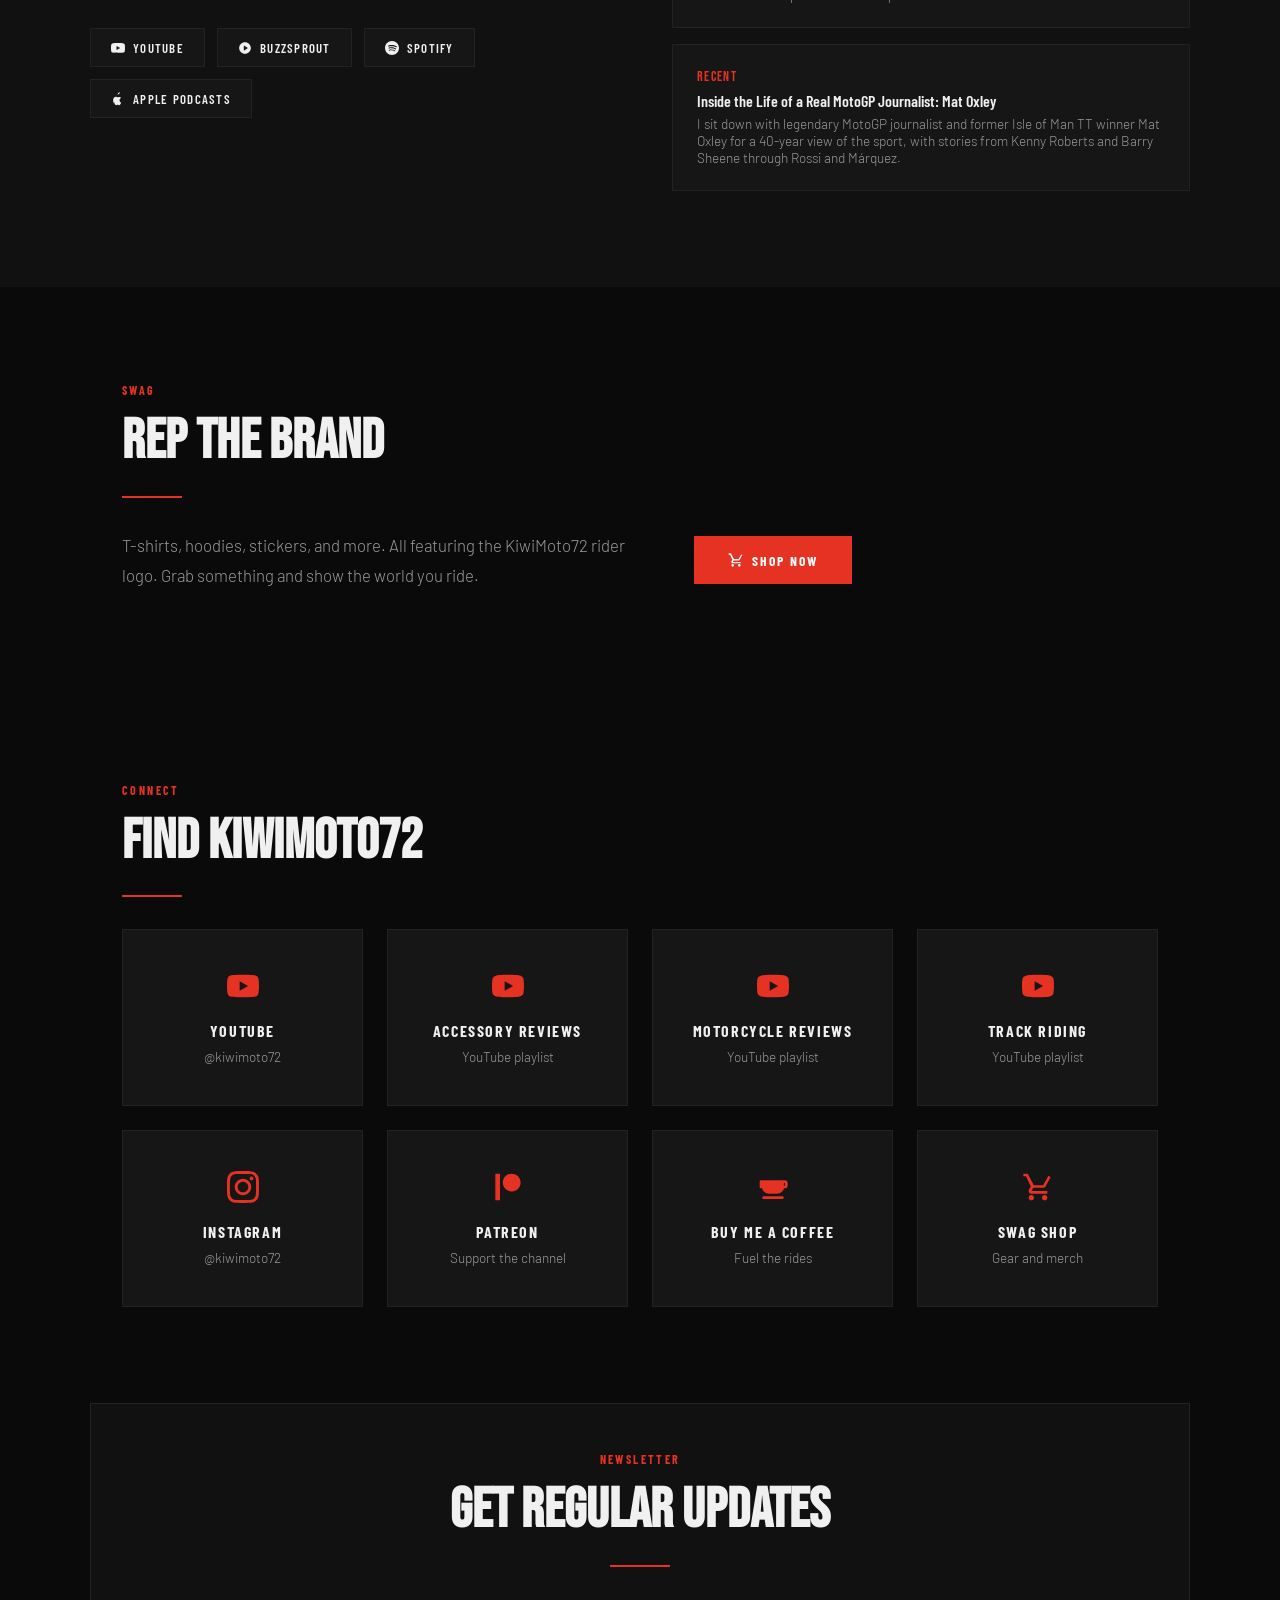
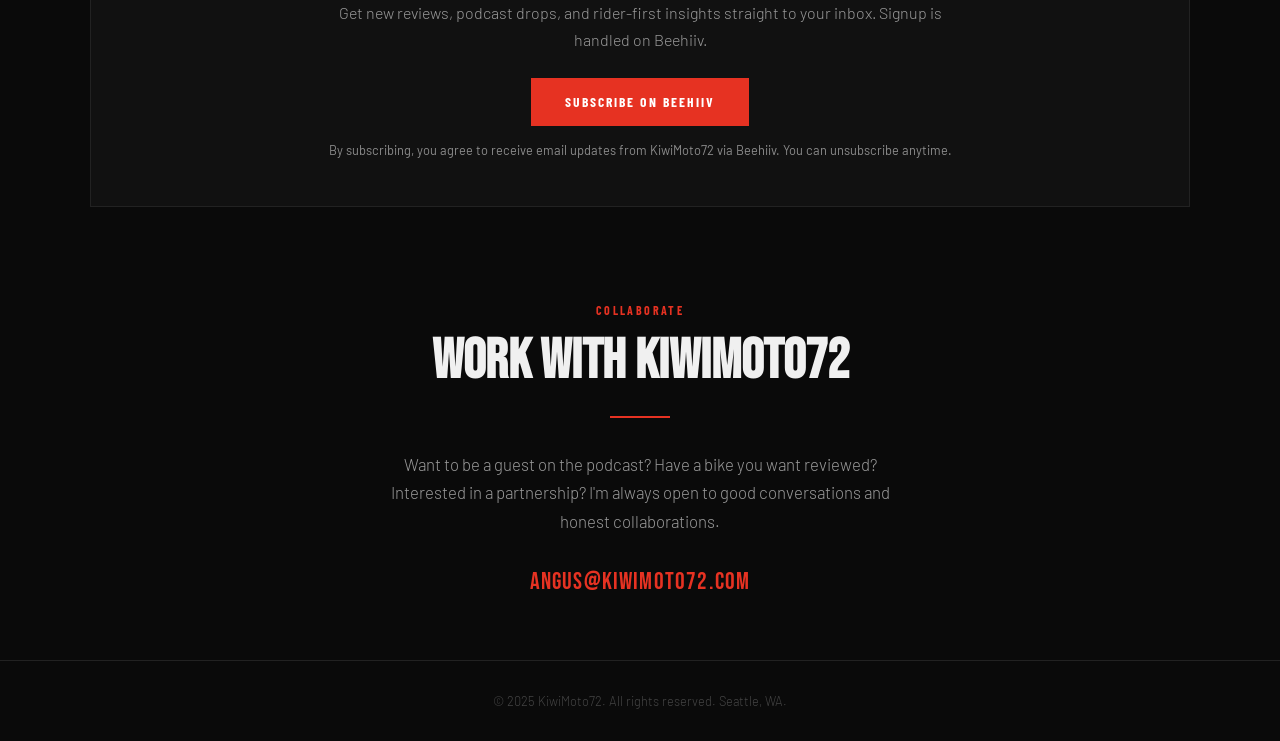
==== commit d9f626b2: "chore: update latest YouTube videos" ====
--- a/index.html
+++ b/index.html
@@ -790,6 +790,18 @@
         <div class="section-divider"></div>
         <div class="video-grid">
         <!-- YOUTUBE_VIDEOS_START -->
+            <a class="video-card" href="https://youtu.be/LJA0JKgIOsQ" target="_blank" rel="noopener">
+                <div class="video-thumb" style="background: linear-gradient(135deg, #1a1a1a 0%, #222 100%);">
+                    <img src="https://i.ytimg.com/vi/LJA0JKgIOsQ/maxresdefault.jpg" alt="Did CarPlay ruin motorcycling? thumbnail" loading="lazy" onerror="this.onerror=null;this.src='https://i.ytimg.com/vi/LJA0JKgIOsQ/hqdefault.jpg';">
+                    <div class="play-btn">
+                        <svg viewBox="0 0 24 24"><polygon points="5,3 19,12 5,21"/></svg>
+                    </div>
+                </div>
+                <div class="video-info">
+                    <h3>Did CarPlay ruin motorcycling?</h3>
+                    <p>When I started riding, a motorcycle was the one place the phone couldn&#x27;t reach me. Now there&#x27;s a CarPlay screen on my handlebars. Did we give away the best thing about motorcycling, or make it better? Winter Log, episod…</p>
+                </div>
+            </a>
             <a class="video-card" href="https://youtu.be/a3PKIaXjYAA" target="_blank" rel="noopener">
                 <div class="video-thumb" style="background: linear-gradient(135deg, #1a1a1a 0%, #222 100%);">
                     <img src="https://i.ytimg.com/vi/a3PKIaXjYAA/maxresdefault.jpg" alt="The Tire Tip That Took a Moto3 Rider a Full Season to Learn thumbnail" loading="lazy" onerror="this.onerror=null;this.src='https://i.ytimg.com/vi/a3PKIaXjYAA/hqdefault.jpg';">
@@ -812,18 +824,6 @@
                 <div class="video-info">
                     <h3>My name is on one of 873. Ducati Formula 73</h3>
                     <p>Yes, it&#x27;s a Scrambler. That&#x27;s the point. 73 hp in 1973, 73 hp in 2026. Full review when mine arrives. Subscribe so you see it first. Which Ducati tribute got it right? Tell me why. #ducati #formula73 #ducati750ss #pauls…</p>
-                </div>
-            </a>
-            <a class="video-card" href="https://youtu.be/QAuns5A8E6M" target="_blank" rel="noopener">
-                <div class="video-thumb" style="background: linear-gradient(135deg, #1a1a1a 0%, #222 100%);">
-                    <img src="https://i.ytimg.com/vi/QAuns5A8E6M/maxresdefault.jpg" alt="In Loving Memory of Kristian Daniel Sr. | Kia Kaha, Kristian Jr. thumbnail" loading="lazy" onerror="this.onerror=null;this.src='https://i.ytimg.com/vi/QAuns5A8E6M/hqdefault.jpg';">
-                    <div class="play-btn">
-                        <svg viewBox="0 0 24 24"><polygon points="5,3 19,12 5,21"/></svg>
-                    </div>
-                </div>
-                <div class="video-info">
-                    <h3>In Loving Memory of Kristian Daniel Sr. | Kia Kaha, Kristian Jr.</h3>
-                    <p>Moe mai rā, Kristian Daniel Sr. He lost his life in the floods in Catalonia, Spain in October 2026. He moved his whānau from Los Angeles to Spain so his son could chase his racing dream, and he loved jazz and Louis Arms…</p>
                 </div>
             </a>
         <!-- YOUTUBE_VIDEOS_END -->
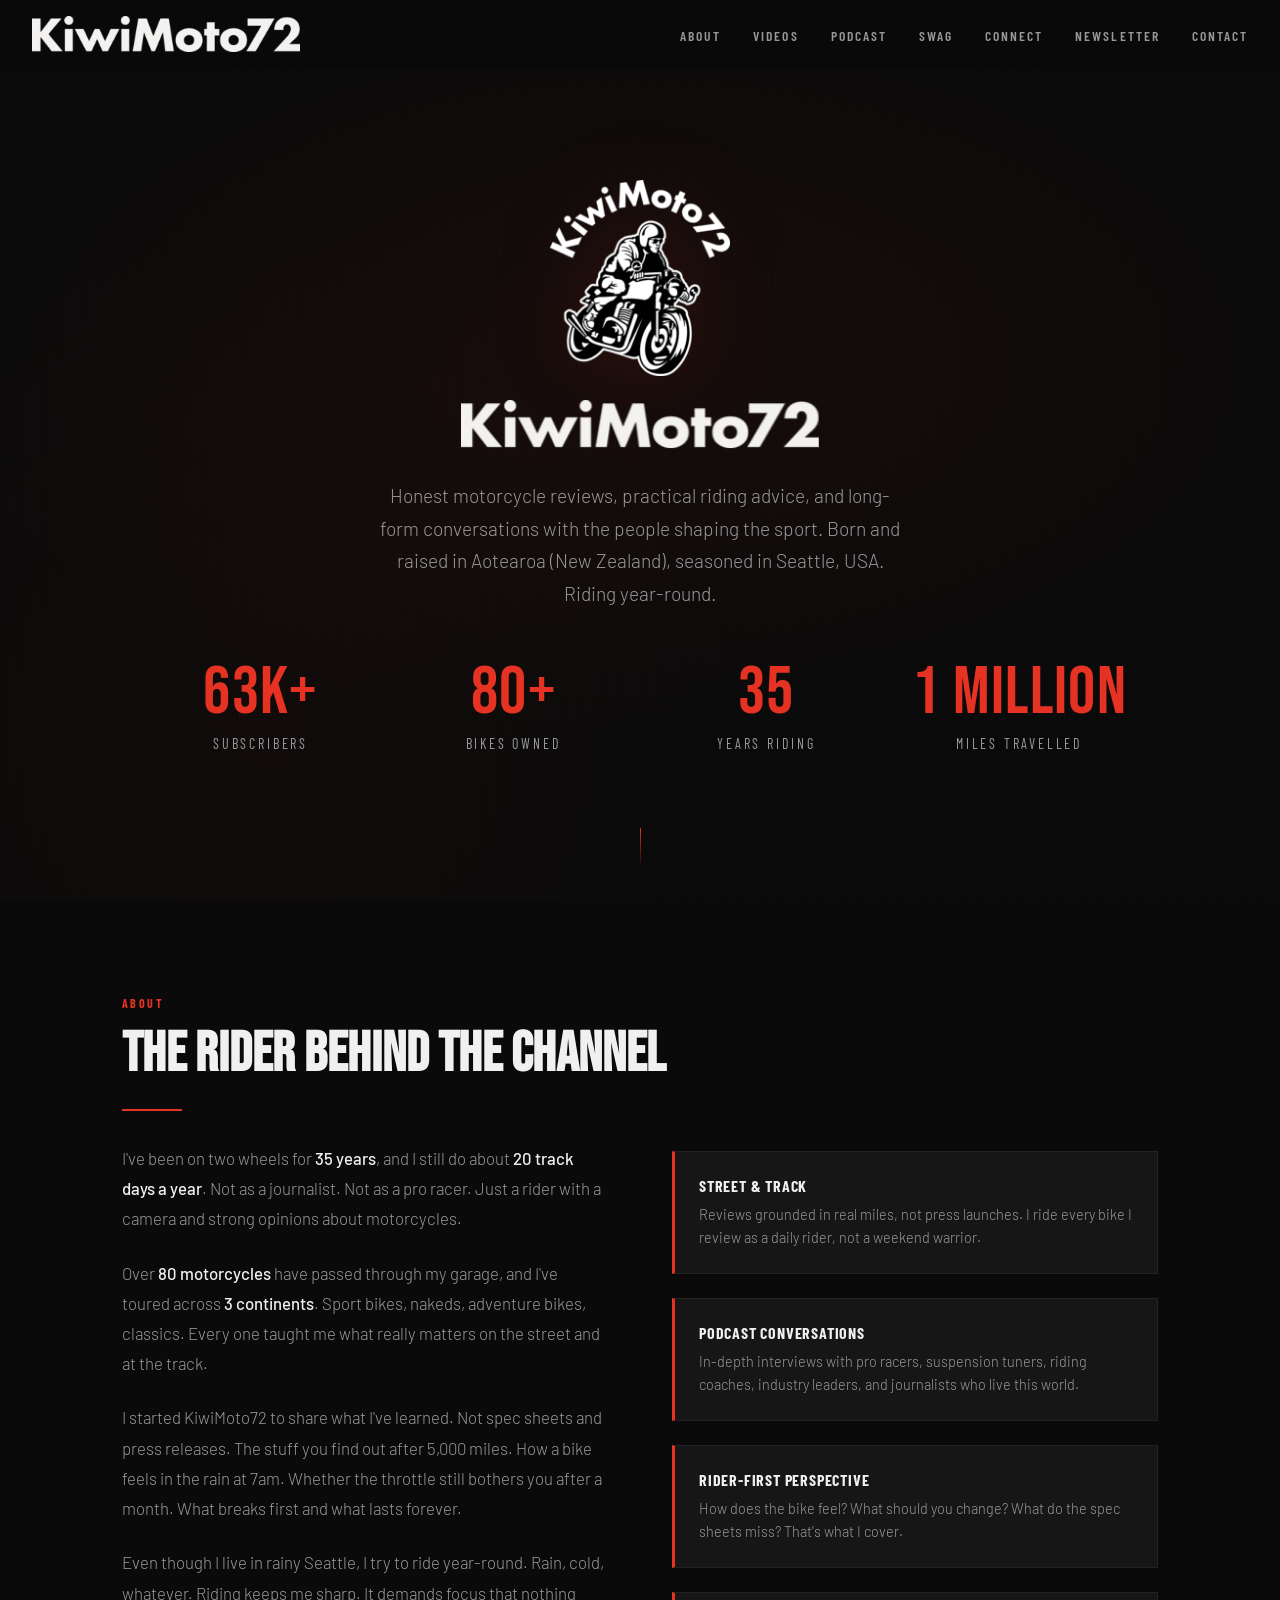
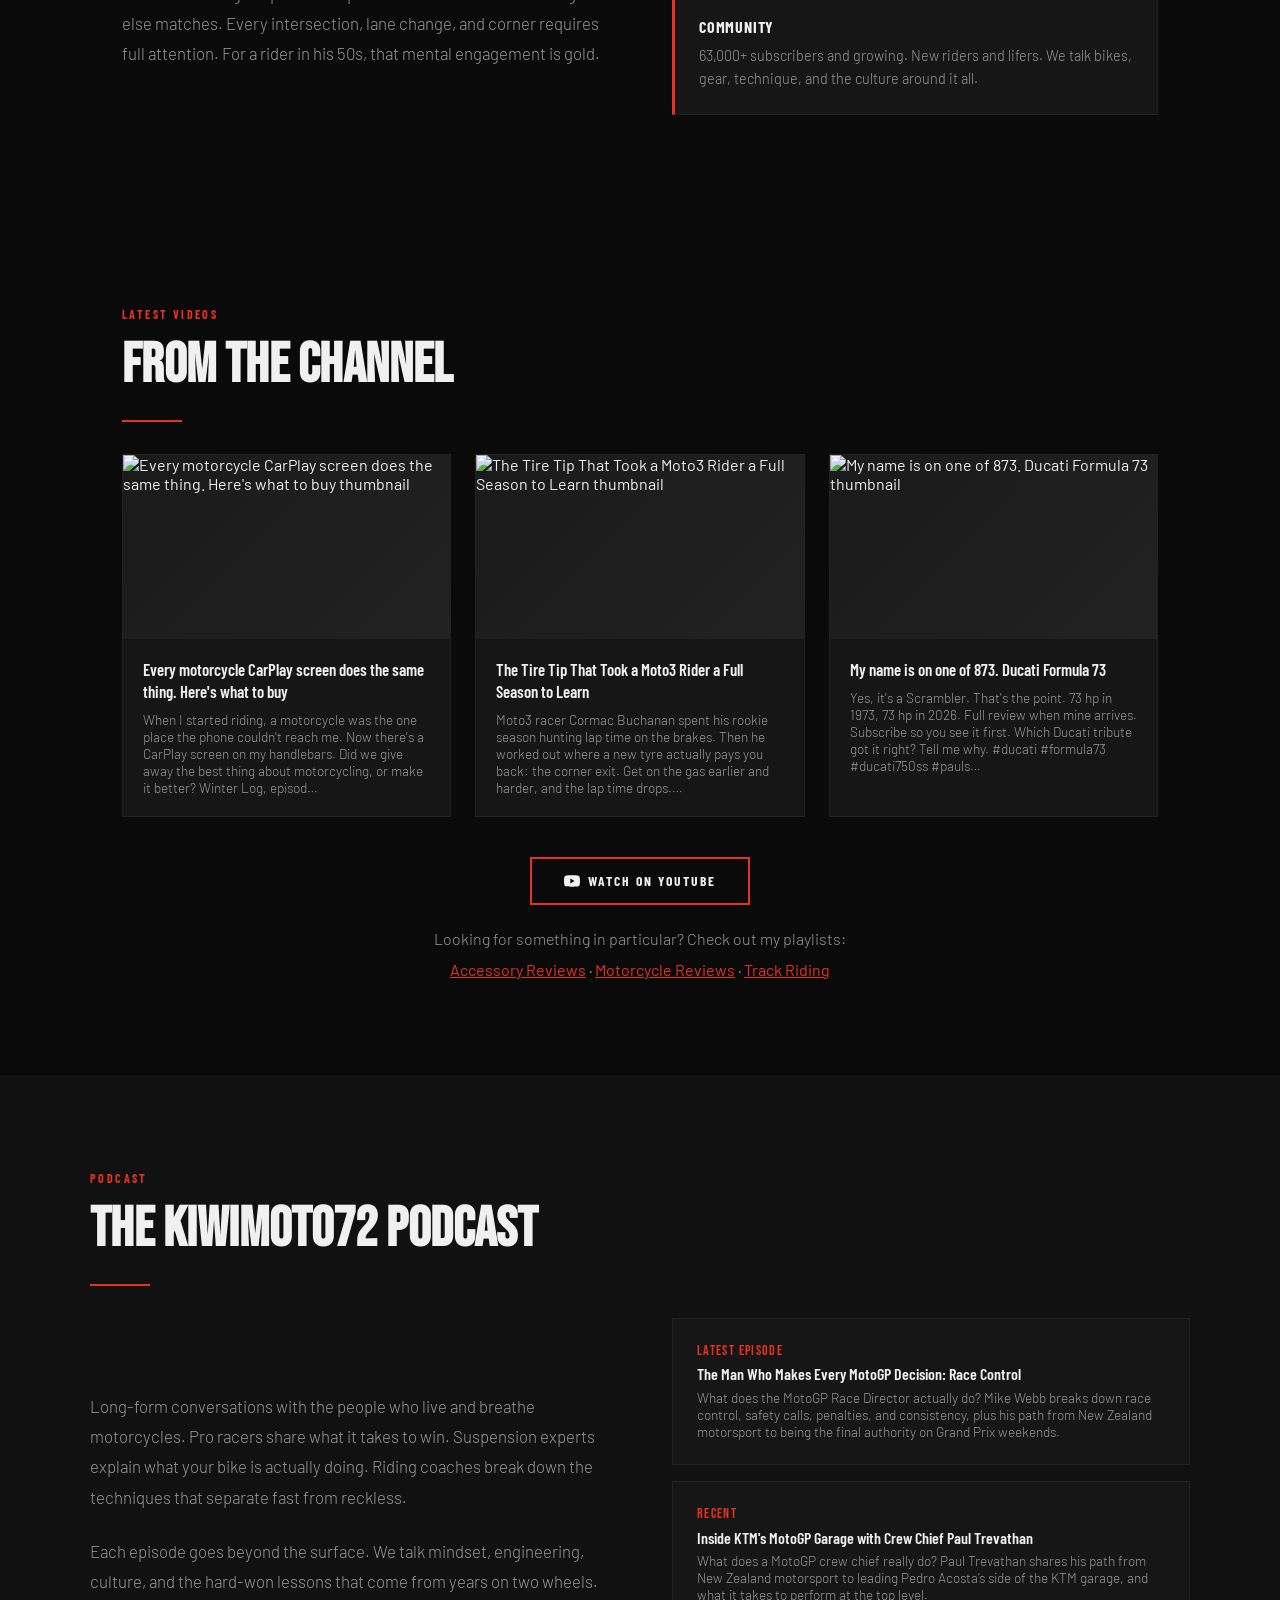
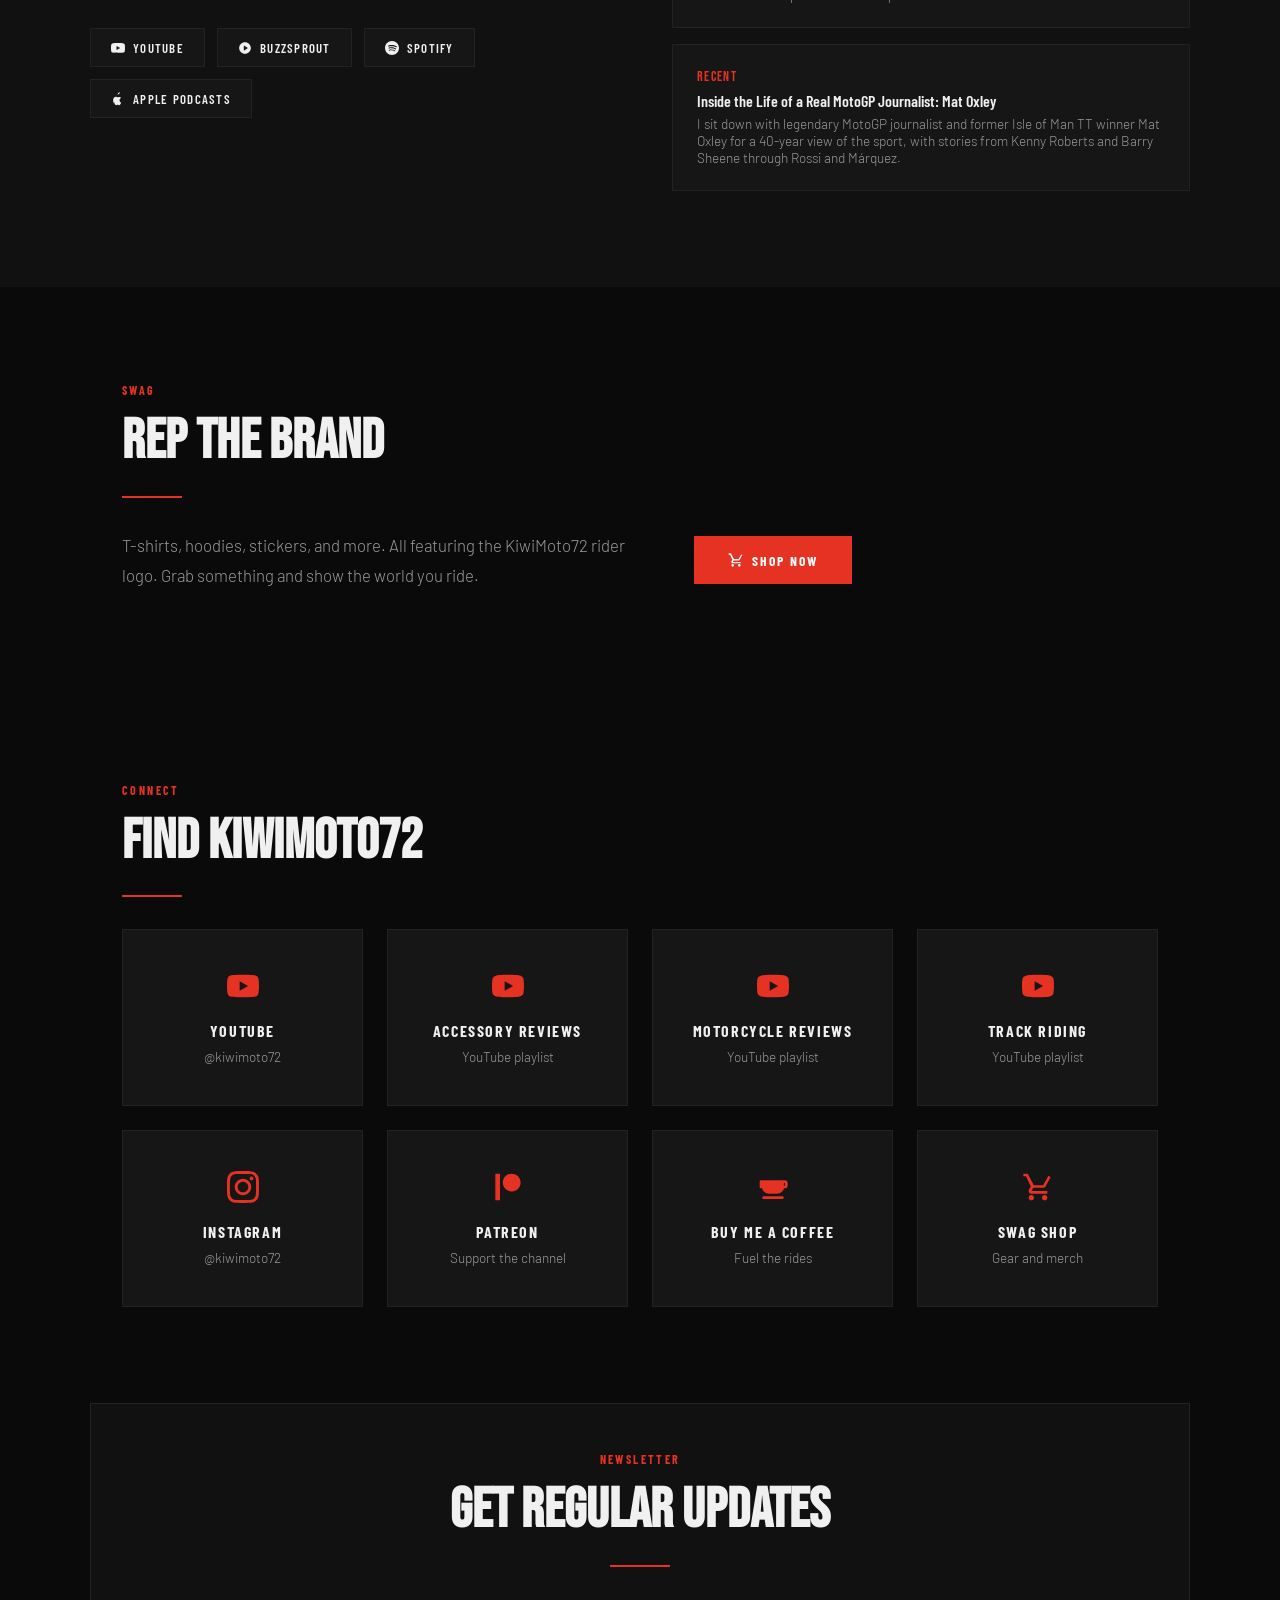
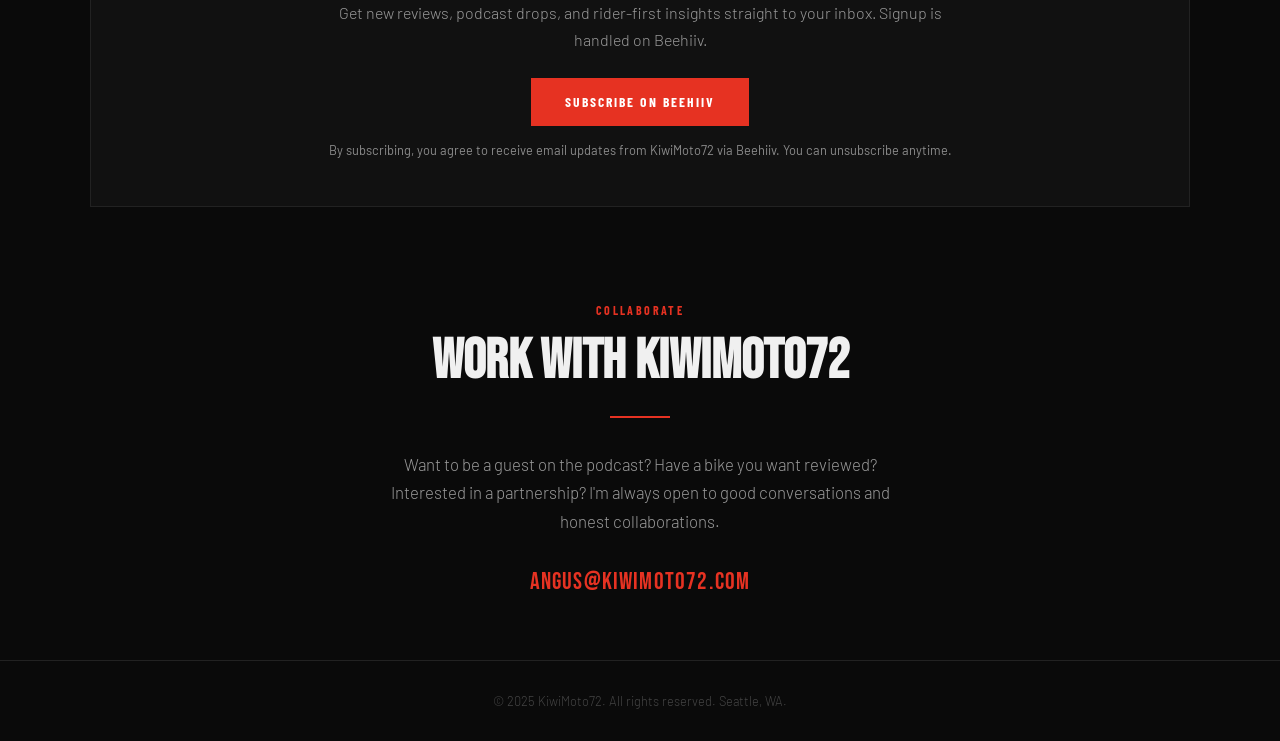
==== commit a74b3b62: "chore: update latest YouTube videos" ====
--- a/index.html
+++ b/index.html
@@ -792,13 +792,13 @@
         <!-- YOUTUBE_VIDEOS_START -->
             <a class="video-card" href="https://youtu.be/LJA0JKgIOsQ" target="_blank" rel="noopener">
                 <div class="video-thumb" style="background: linear-gradient(135deg, #1a1a1a 0%, #222 100%);">
-                    <img src="https://i.ytimg.com/vi/LJA0JKgIOsQ/maxresdefault.jpg" alt="Did CarPlay ruin motorcycling? thumbnail" loading="lazy" onerror="this.onerror=null;this.src='https://i.ytimg.com/vi/LJA0JKgIOsQ/hqdefault.jpg';">
+                    <img src="https://i.ytimg.com/vi/LJA0JKgIOsQ/maxresdefault.jpg" alt="Every motorcycle CarPlay screen does the same thing. Here&#x27;s what to buy thumbnail" loading="lazy" onerror="this.onerror=null;this.src='https://i.ytimg.com/vi/LJA0JKgIOsQ/hqdefault.jpg';">
                     <div class="play-btn">
                         <svg viewBox="0 0 24 24"><polygon points="5,3 19,12 5,21"/></svg>
                     </div>
                 </div>
                 <div class="video-info">
-                    <h3>Did CarPlay ruin motorcycling?</h3>
+                    <h3>Every motorcycle CarPlay screen does the same thing. Here&#x27;s what to buy</h3>
                     <p>When I started riding, a motorcycle was the one place the phone couldn&#x27;t reach me. Now there&#x27;s a CarPlay screen on my handlebars. Did we give away the best thing about motorcycling, or make it better? Winter Log, episod…</p>
                 </div>
             </a>
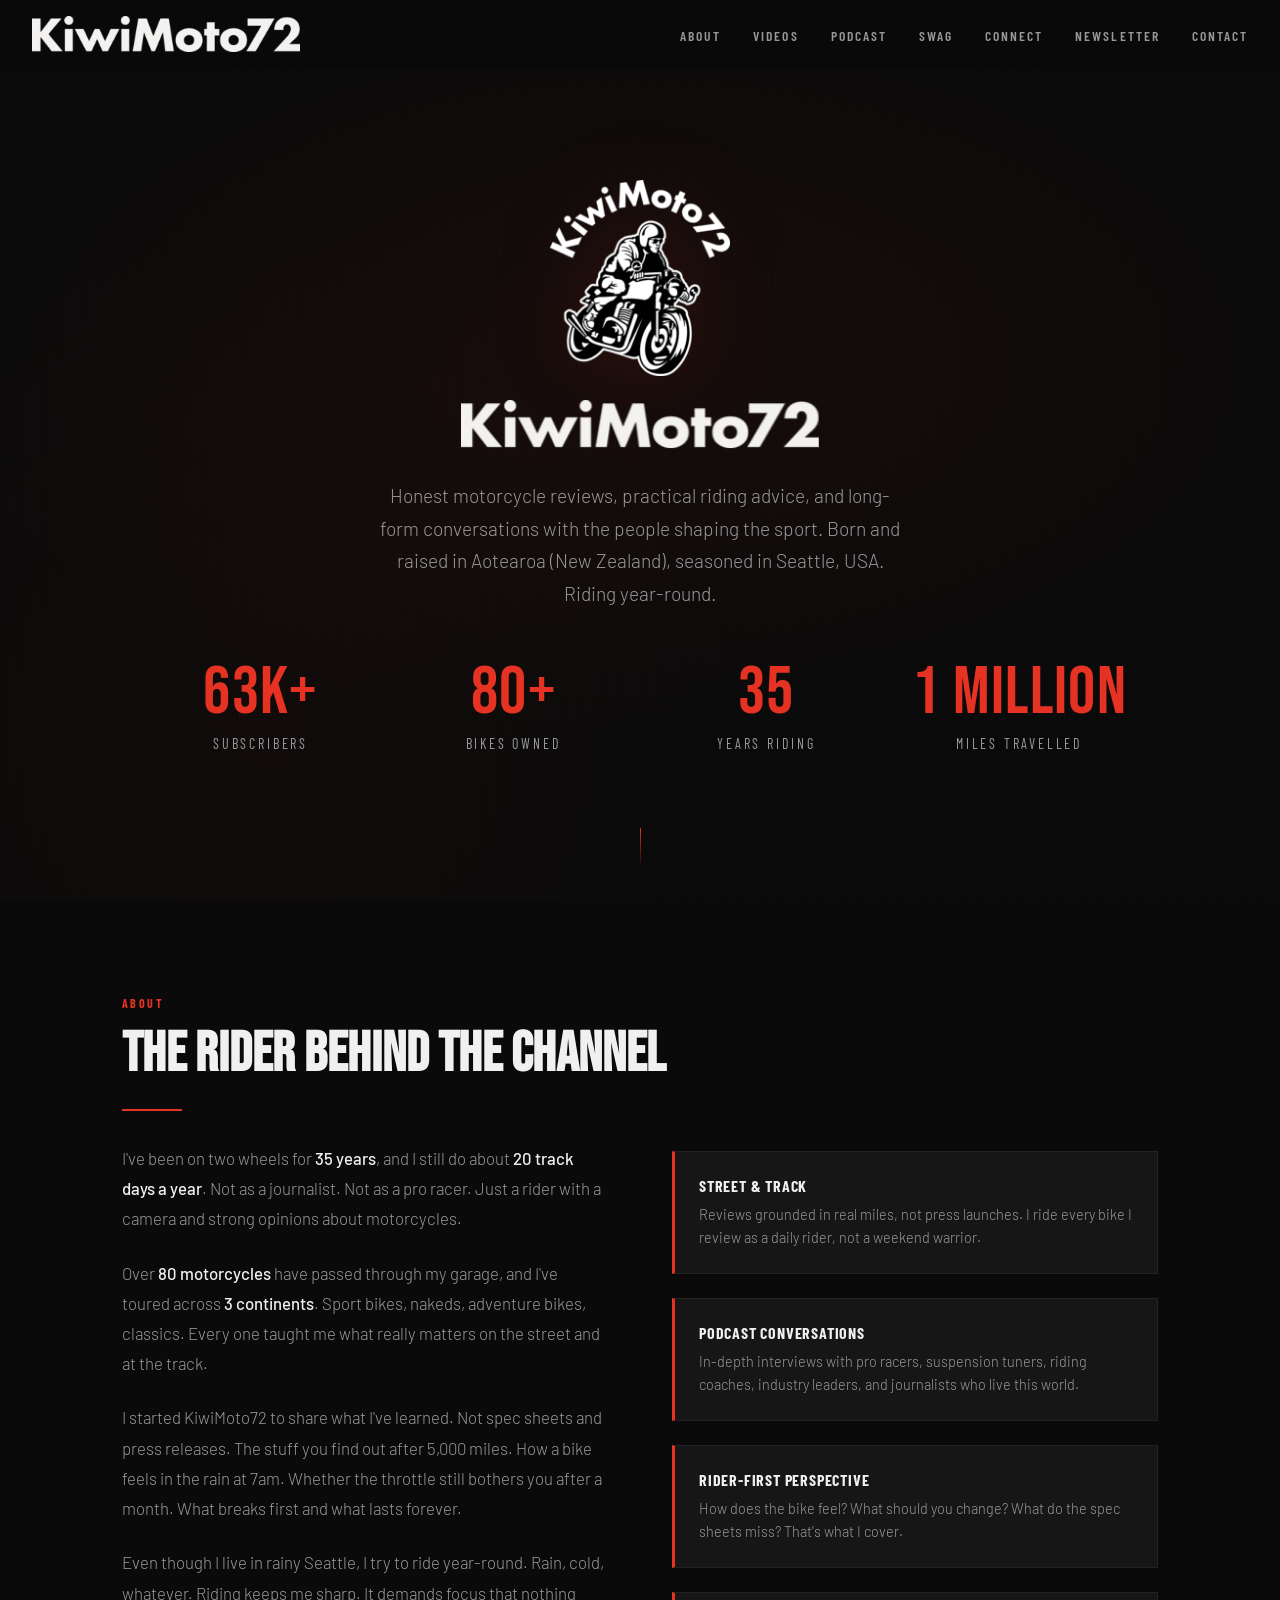
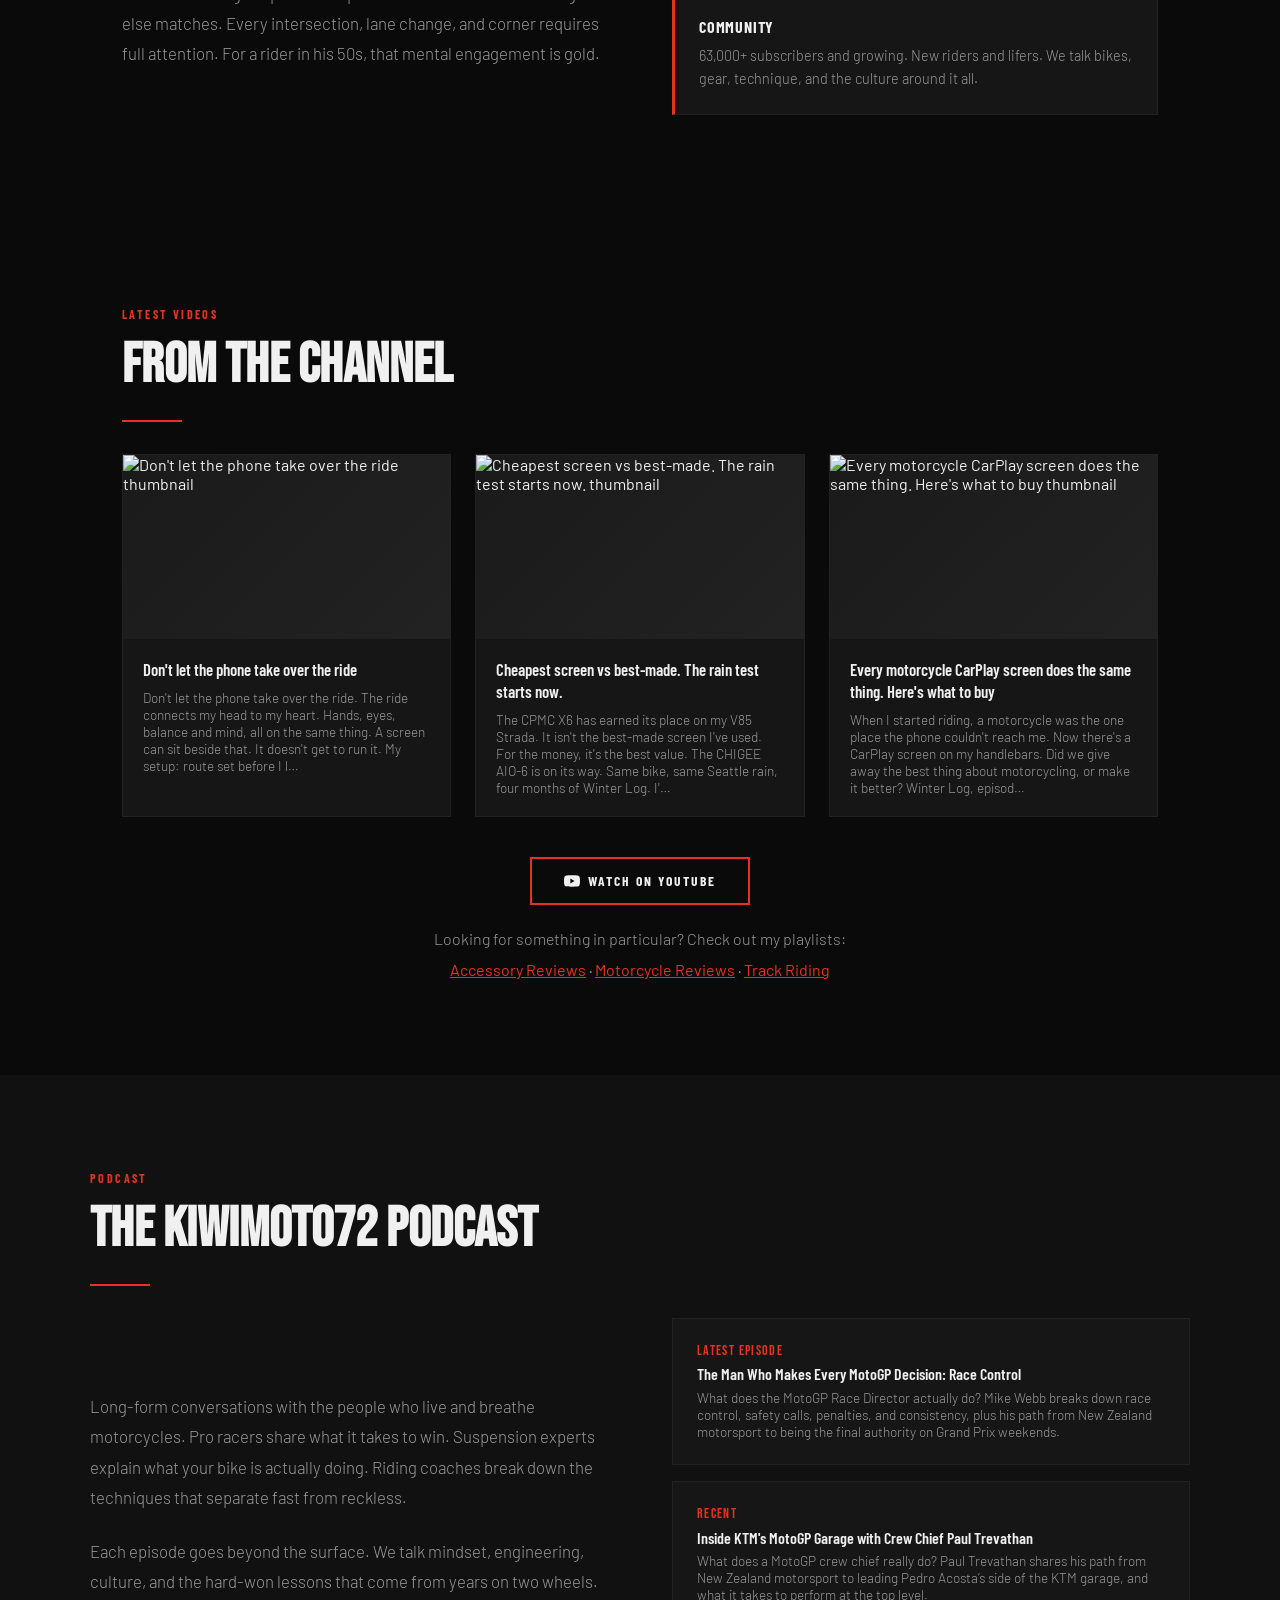
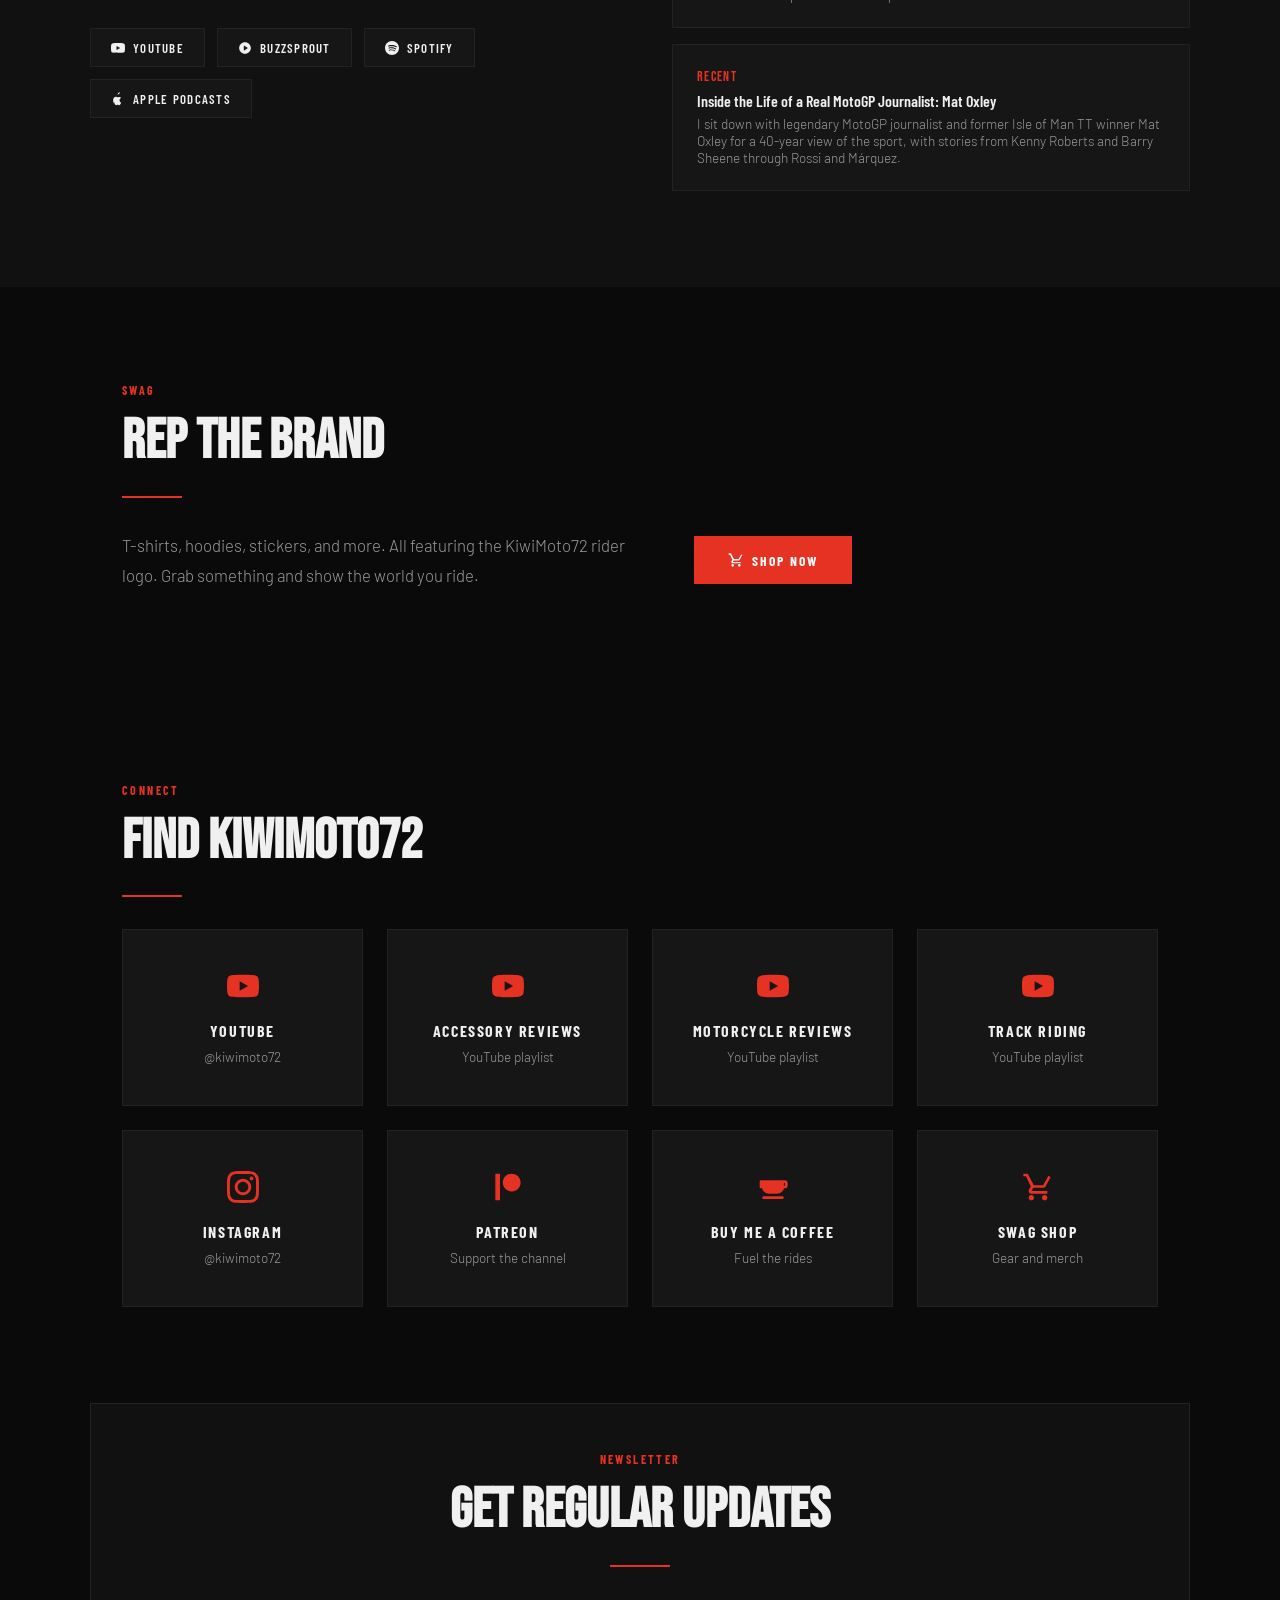
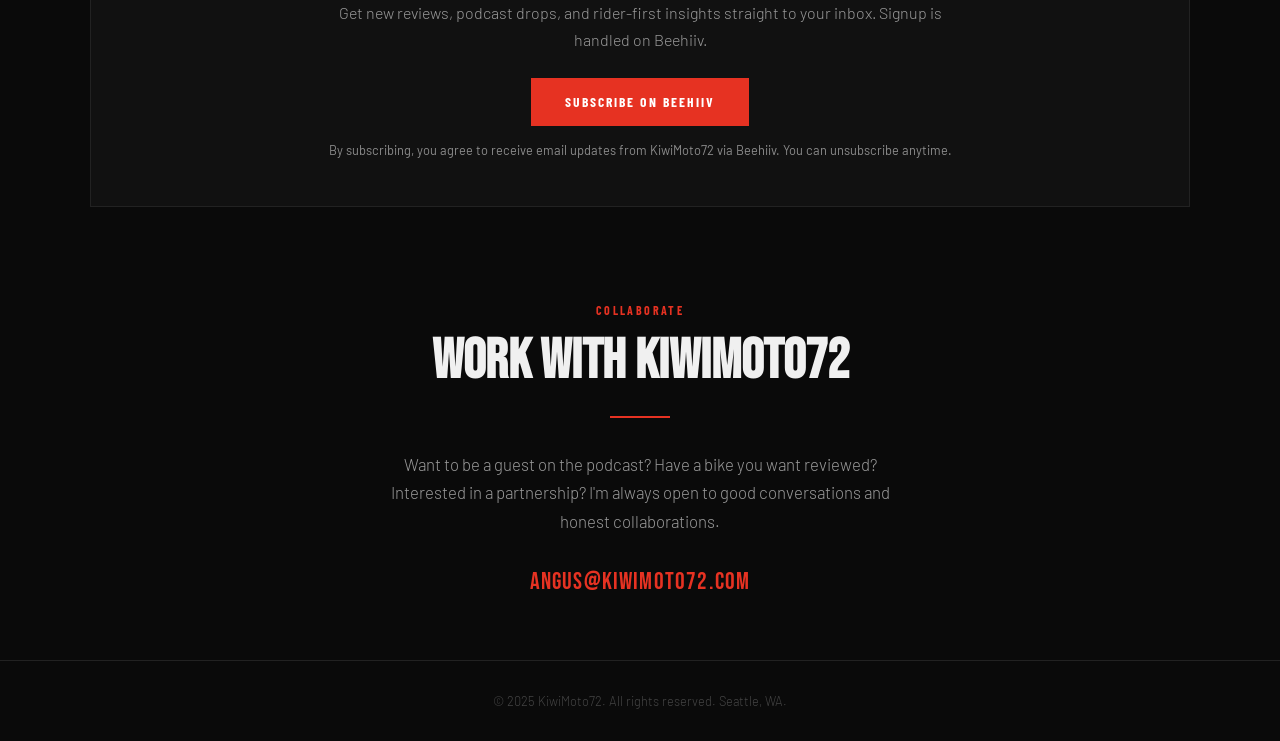
==== commit 21e966fb: "chore: update latest YouTube videos" ====
--- a/index.html
+++ b/index.html
@@ -790,6 +790,30 @@
         <div class="section-divider"></div>
         <div class="video-grid">
         <!-- YOUTUBE_VIDEOS_START -->
+            <a class="video-card" href="https://youtu.be/Lk2t4nsfSVY" target="_blank" rel="noopener">
+                <div class="video-thumb" style="background: linear-gradient(135deg, #1a1a1a 0%, #222 100%);">
+                    <img src="https://i.ytimg.com/vi/Lk2t4nsfSVY/maxresdefault.jpg" alt="Don&#x27;t let the phone take over the ride thumbnail" loading="lazy" onerror="this.onerror=null;this.src='https://i.ytimg.com/vi/Lk2t4nsfSVY/hqdefault.jpg';">
+                    <div class="play-btn">
+                        <svg viewBox="0 0 24 24"><polygon points="5,3 19,12 5,21"/></svg>
+                    </div>
+                </div>
+                <div class="video-info">
+                    <h3>Don&#x27;t let the phone take over the ride</h3>
+                    <p>Don&#x27;t let the phone take over the ride. The ride connects my head to my heart. Hands, eyes, balance and mind, all on the same thing. A screen can sit beside that. It doesn&#x27;t get to run it. My setup: route set before I l…</p>
+                </div>
+            </a>
+            <a class="video-card" href="https://youtu.be/uqhZSd8wZc0" target="_blank" rel="noopener">
+                <div class="video-thumb" style="background: linear-gradient(135deg, #1a1a1a 0%, #222 100%);">
+                    <img src="https://i.ytimg.com/vi/uqhZSd8wZc0/maxresdefault.jpg" alt="Cheapest screen vs best-made. The rain test starts now. thumbnail" loading="lazy" onerror="this.onerror=null;this.src='https://i.ytimg.com/vi/uqhZSd8wZc0/hqdefault.jpg';">
+                    <div class="play-btn">
+                        <svg viewBox="0 0 24 24"><polygon points="5,3 19,12 5,21"/></svg>
+                    </div>
+                </div>
+                <div class="video-info">
+                    <h3>Cheapest screen vs best-made. The rain test starts now.</h3>
+                    <p>The CPMC X6 has earned its place on my V85 Strada. It isn&#x27;t the best-made screen I&#x27;ve used. For the money, it&#x27;s the best value. The CHIGEE AIO-6 is on its way. Same bike, same Seattle rain, four months of Winter Log. I&#x27;…</p>
+                </div>
+            </a>
             <a class="video-card" href="https://youtu.be/LJA0JKgIOsQ" target="_blank" rel="noopener">
                 <div class="video-thumb" style="background: linear-gradient(135deg, #1a1a1a 0%, #222 100%);">
                     <img src="https://i.ytimg.com/vi/LJA0JKgIOsQ/maxresdefault.jpg" alt="Every motorcycle CarPlay screen does the same thing. Here&#x27;s what to buy thumbnail" loading="lazy" onerror="this.onerror=null;this.src='https://i.ytimg.com/vi/LJA0JKgIOsQ/hqdefault.jpg';">
@@ -800,30 +824,6 @@
                 <div class="video-info">
                     <h3>Every motorcycle CarPlay screen does the same thing. Here&#x27;s what to buy</h3>
                     <p>When I started riding, a motorcycle was the one place the phone couldn&#x27;t reach me. Now there&#x27;s a CarPlay screen on my handlebars. Did we give away the best thing about motorcycling, or make it better? Winter Log, episod…</p>
-                </div>
-            </a>
-            <a class="video-card" href="https://youtu.be/a3PKIaXjYAA" target="_blank" rel="noopener">
-                <div class="video-thumb" style="background: linear-gradient(135deg, #1a1a1a 0%, #222 100%);">
-                    <img src="https://i.ytimg.com/vi/a3PKIaXjYAA/maxresdefault.jpg" alt="The Tire Tip That Took a Moto3 Rider a Full Season to Learn thumbnail" loading="lazy" onerror="this.onerror=null;this.src='https://i.ytimg.com/vi/a3PKIaXjYAA/hqdefault.jpg';">
-                    <div class="play-btn">
-                        <svg viewBox="0 0 24 24"><polygon points="5,3 19,12 5,21"/></svg>
-                    </div>
-                </div>
-                <div class="video-info">
-                    <h3>The Tire Tip That Took a Moto3 Rider a Full Season to Learn</h3>
-                    <p>Moto3 racer Cormac Buchanan spent his rookie season hunting lap time on the brakes. Then he worked out where a new tyre actually pays you back: the corner exit. Get on the gas earlier and harder, and the lap time drops.…</p>
-                </div>
-            </a>
-            <a class="video-card" href="https://youtu.be/ro197WdZOJU" target="_blank" rel="noopener">
-                <div class="video-thumb" style="background: linear-gradient(135deg, #1a1a1a 0%, #222 100%);">
-                    <img src="https://i.ytimg.com/vi/ro197WdZOJU/maxresdefault.jpg" alt="My name is on one of 873. Ducati Formula 73 thumbnail" loading="lazy" onerror="this.onerror=null;this.src='https://i.ytimg.com/vi/ro197WdZOJU/hqdefault.jpg';">
-                    <div class="play-btn">
-                        <svg viewBox="0 0 24 24"><polygon points="5,3 19,12 5,21"/></svg>
-                    </div>
-                </div>
-                <div class="video-info">
-                    <h3>My name is on one of 873. Ducati Formula 73</h3>
-                    <p>Yes, it&#x27;s a Scrambler. That&#x27;s the point. 73 hp in 1973, 73 hp in 2026. Full review when mine arrives. Subscribe so you see it first. Which Ducati tribute got it right? Tell me why. #ducati #formula73 #ducati750ss #pauls…</p>
                 </div>
             </a>
         <!-- YOUTUBE_VIDEOS_END -->
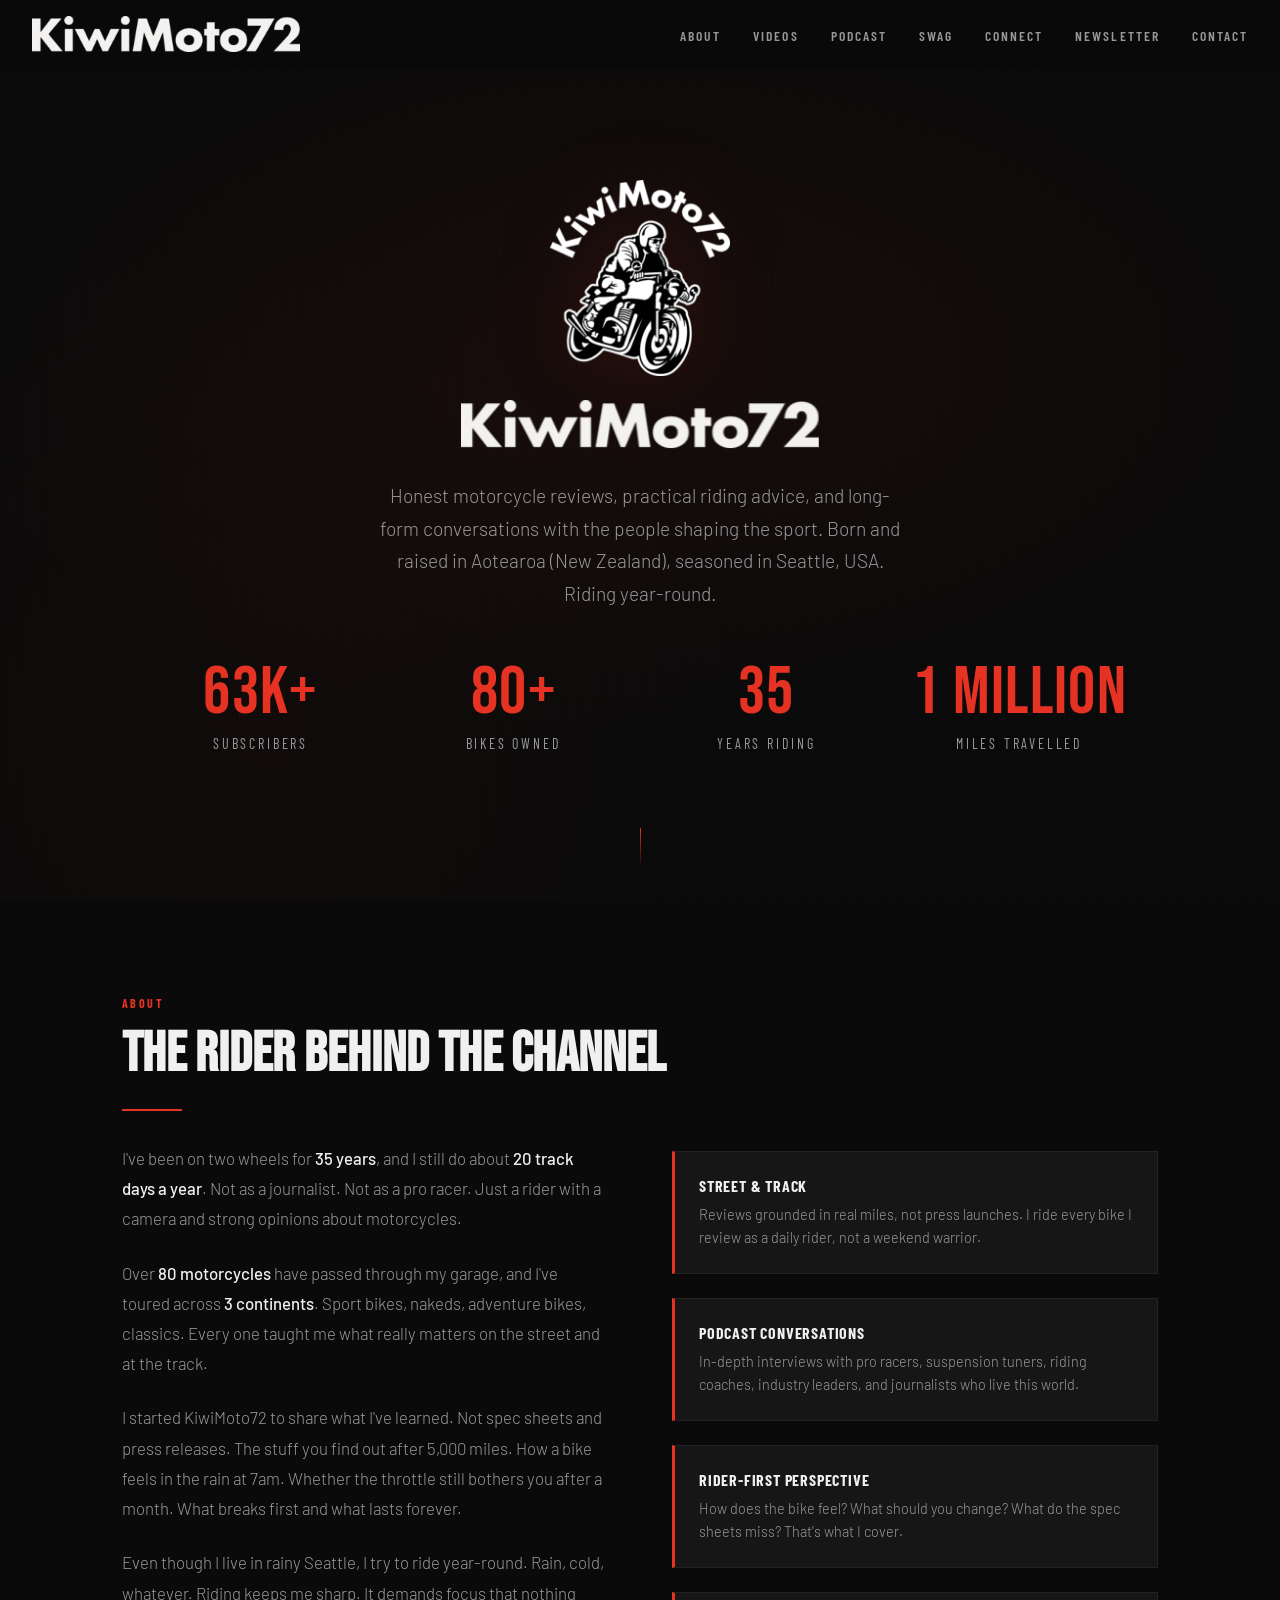
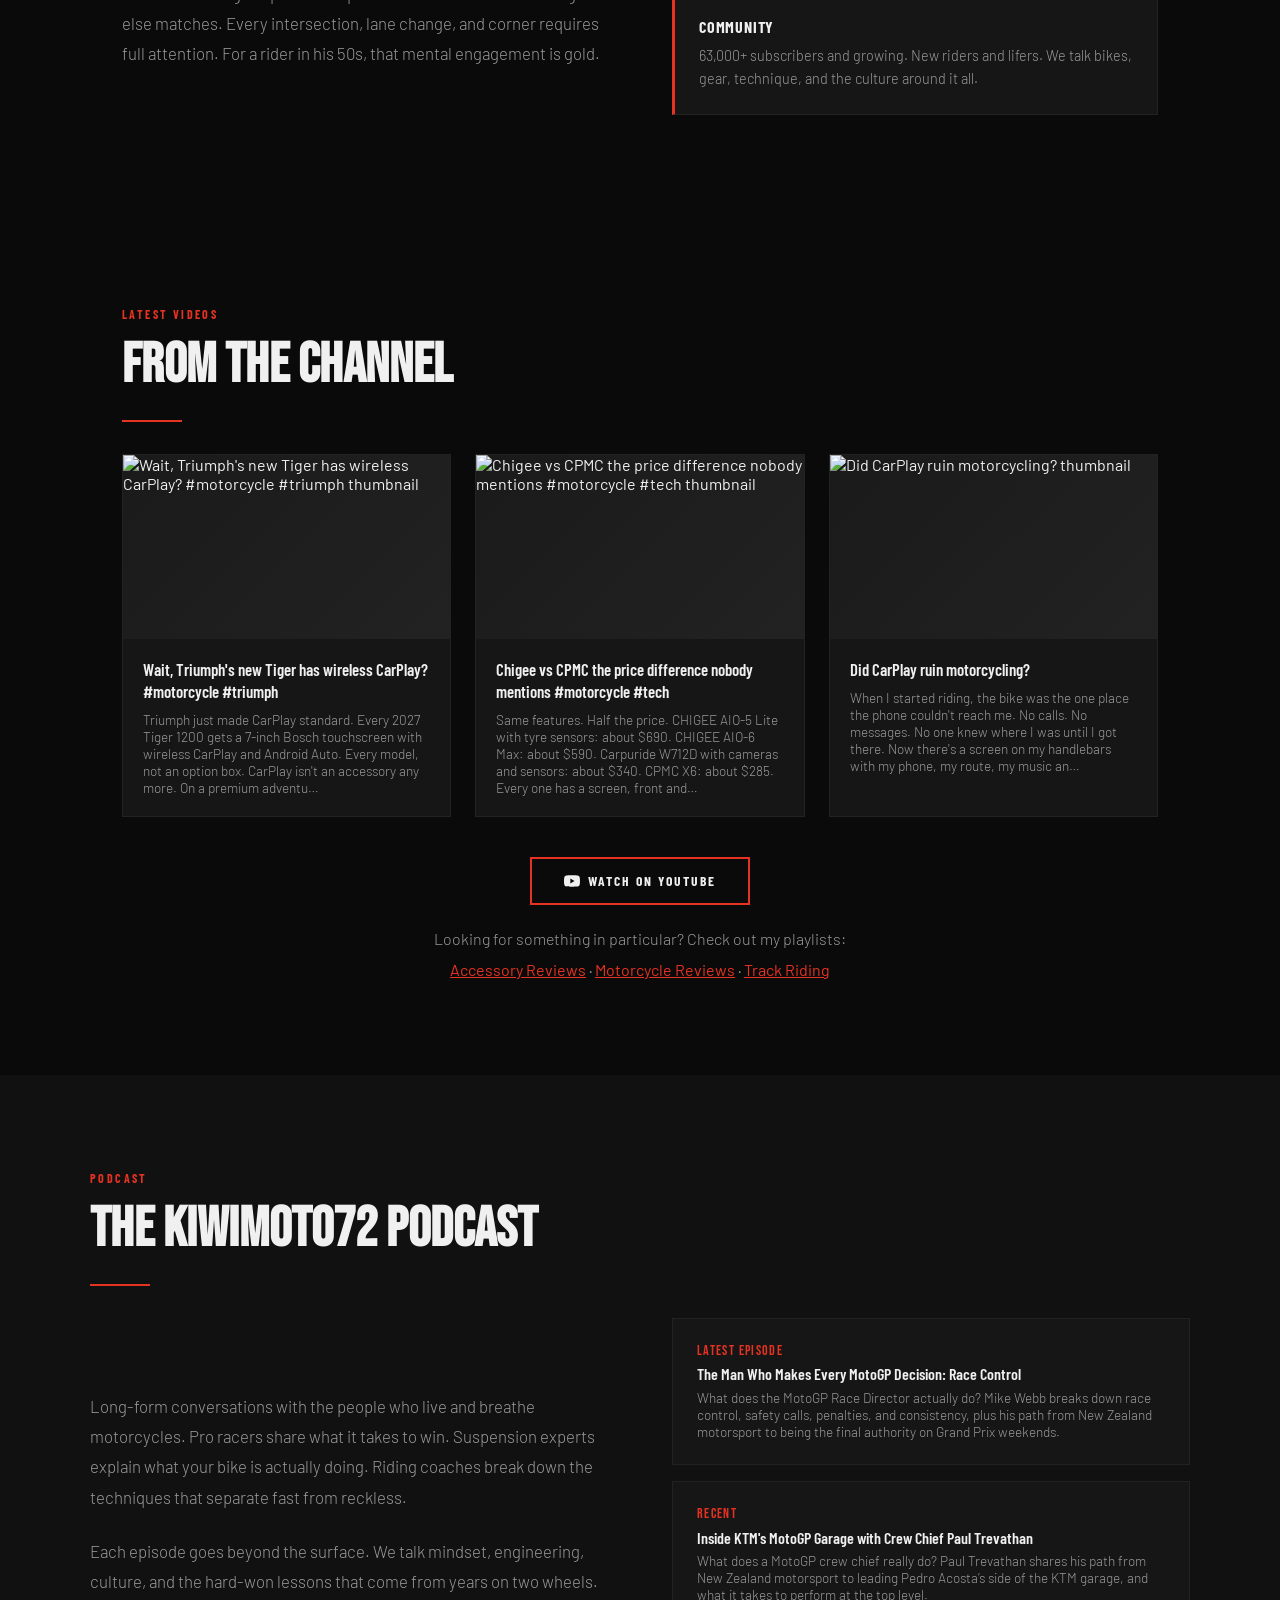
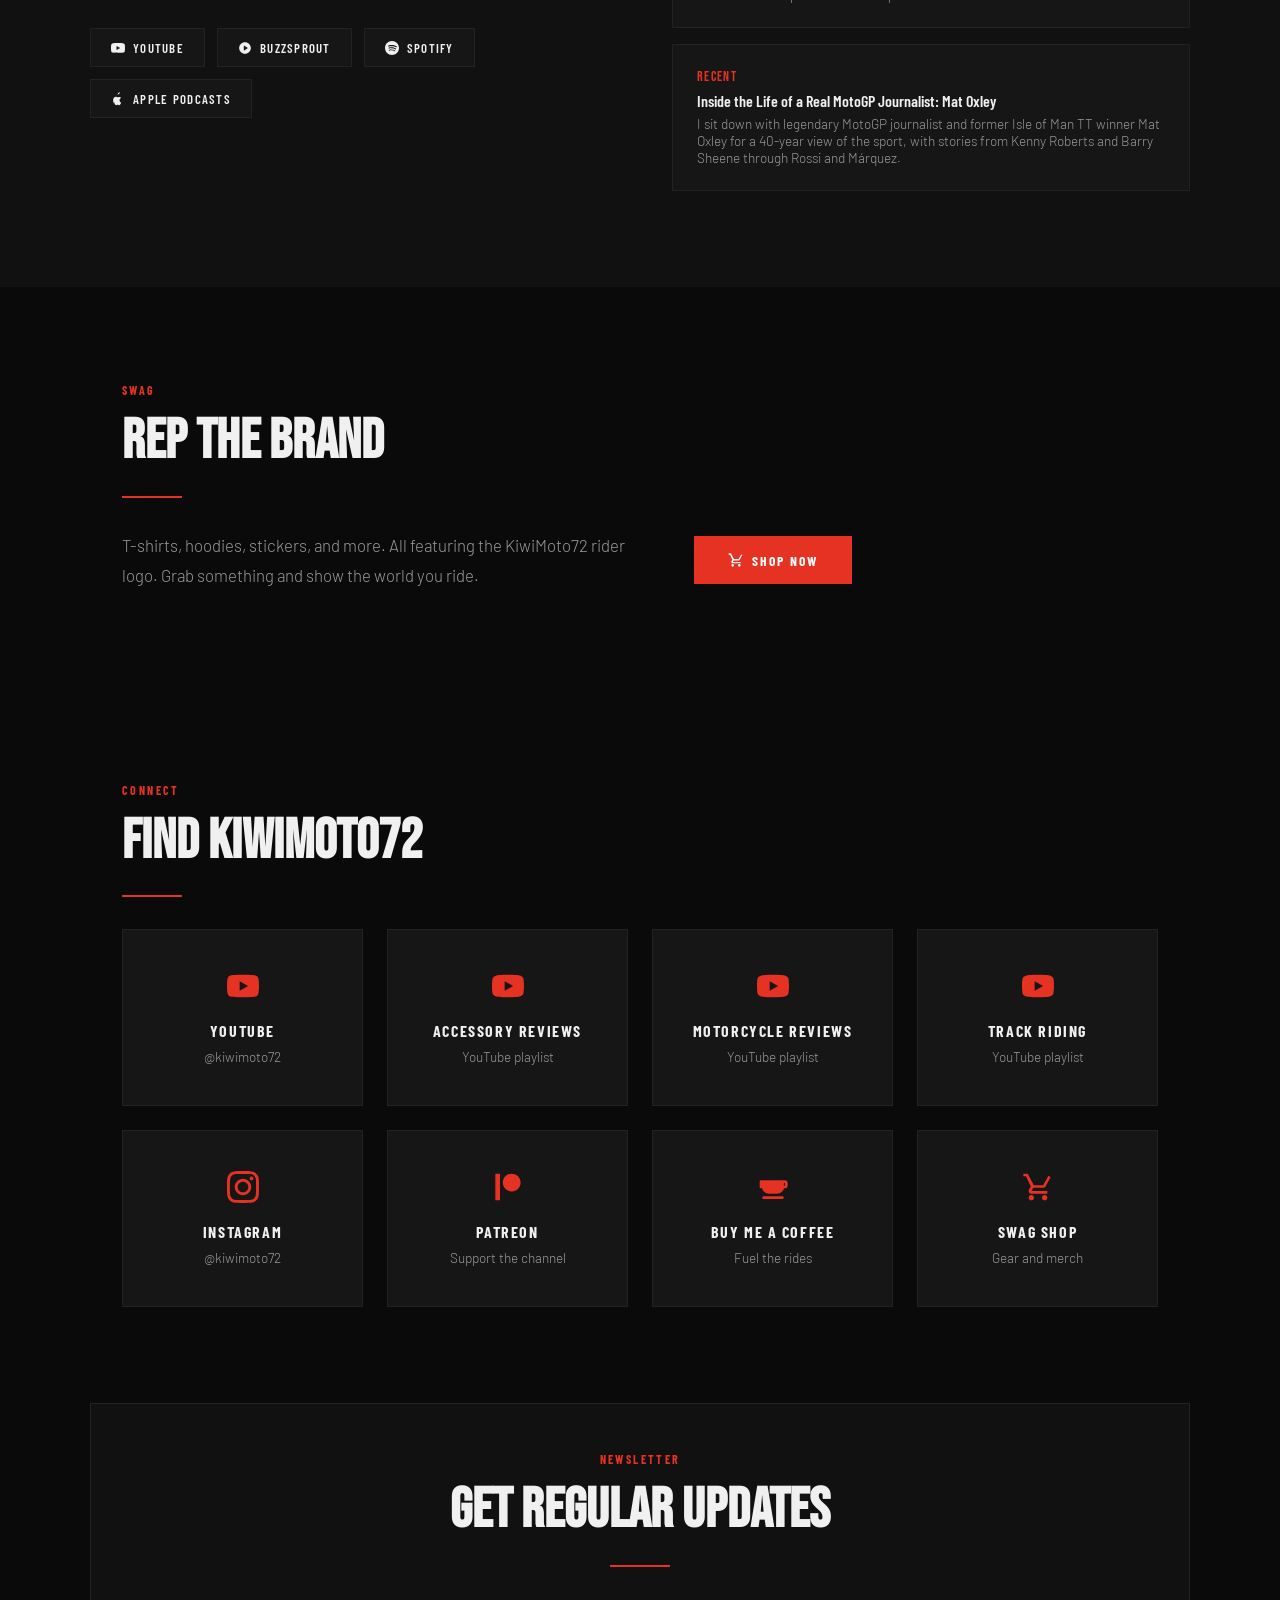
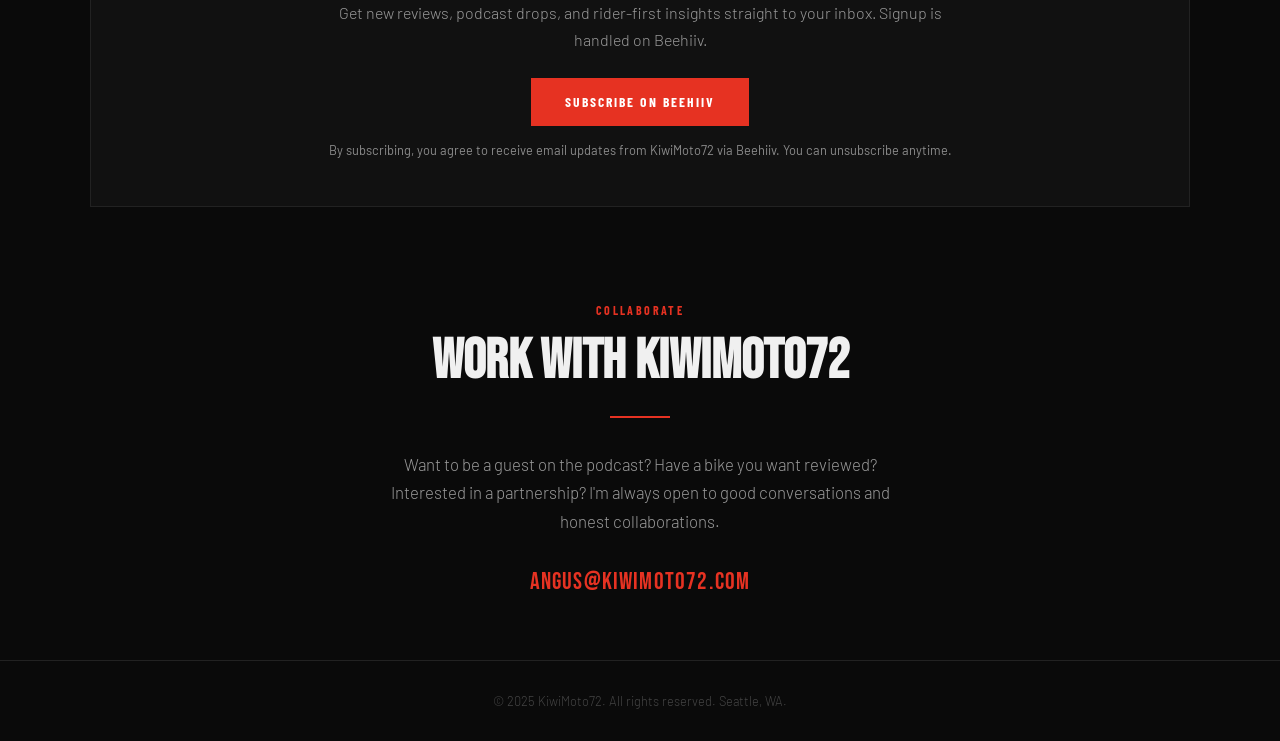
==== commit 48fe1000: "chore: update latest YouTube videos" ====
--- a/index.html
+++ b/index.html
@@ -790,40 +790,40 @@
         <div class="section-divider"></div>
         <div class="video-grid">
         <!-- YOUTUBE_VIDEOS_START -->
-            <a class="video-card" href="https://youtu.be/Lk2t4nsfSVY" target="_blank" rel="noopener">
+            <a class="video-card" href="https://youtu.be/i9DPdsMNfKE" target="_blank" rel="noopener">
                 <div class="video-thumb" style="background: linear-gradient(135deg, #1a1a1a 0%, #222 100%);">
-                    <img src="https://i.ytimg.com/vi/Lk2t4nsfSVY/maxresdefault.jpg" alt="Don&#x27;t let the phone take over the ride thumbnail" loading="lazy" onerror="this.onerror=null;this.src='https://i.ytimg.com/vi/Lk2t4nsfSVY/hqdefault.jpg';">
+                    <img src="https://i.ytimg.com/vi/i9DPdsMNfKE/maxresdefault.jpg" alt="Wait, Triumph&#x27;s new Tiger has wireless CarPlay? #motorcycle #triumph thumbnail" loading="lazy" onerror="this.onerror=null;this.src='https://i.ytimg.com/vi/i9DPdsMNfKE/hqdefault.jpg';">
                     <div class="play-btn">
                         <svg viewBox="0 0 24 24"><polygon points="5,3 19,12 5,21"/></svg>
                     </div>
                 </div>
                 <div class="video-info">
-                    <h3>Don&#x27;t let the phone take over the ride</h3>
-                    <p>Don&#x27;t let the phone take over the ride. The ride connects my head to my heart. Hands, eyes, balance and mind, all on the same thing. A screen can sit beside that. It doesn&#x27;t get to run it. My setup: route set before I l…</p>
-                </div>
-            </a>
-            <a class="video-card" href="https://youtu.be/uqhZSd8wZc0" target="_blank" rel="noopener">
+                    <h3>Wait, Triumph&#x27;s new Tiger has wireless CarPlay? #motorcycle #triumph</h3>
+                    <p>Triumph just made CarPlay standard. Every 2027 Tiger 1200 gets a 7-inch Bosch touchscreen with wireless CarPlay and Android Auto. Every model, not an option box. CarPlay isn&#x27;t an accessory any more. On a premium adventu…</p>
+                </div>
+            </a>
+            <a class="video-card" href="https://youtu.be/nMX9QW00jzY" target="_blank" rel="noopener">
                 <div class="video-thumb" style="background: linear-gradient(135deg, #1a1a1a 0%, #222 100%);">
-                    <img src="https://i.ytimg.com/vi/uqhZSd8wZc0/maxresdefault.jpg" alt="Cheapest screen vs best-made. The rain test starts now. thumbnail" loading="lazy" onerror="this.onerror=null;this.src='https://i.ytimg.com/vi/uqhZSd8wZc0/hqdefault.jpg';">
+                    <img src="https://i.ytimg.com/vi/nMX9QW00jzY/maxresdefault.jpg" alt="Chigee vs CPMC the price difference nobody mentions #motorcycle #tech thumbnail" loading="lazy" onerror="this.onerror=null;this.src='https://i.ytimg.com/vi/nMX9QW00jzY/hqdefault.jpg';">
                     <div class="play-btn">
                         <svg viewBox="0 0 24 24"><polygon points="5,3 19,12 5,21"/></svg>
                     </div>
                 </div>
                 <div class="video-info">
-                    <h3>Cheapest screen vs best-made. The rain test starts now.</h3>
-                    <p>The CPMC X6 has earned its place on my V85 Strada. It isn&#x27;t the best-made screen I&#x27;ve used. For the money, it&#x27;s the best value. The CHIGEE AIO-6 is on its way. Same bike, same Seattle rain, four months of Winter Log. I&#x27;…</p>
-                </div>
-            </a>
-            <a class="video-card" href="https://youtu.be/LJA0JKgIOsQ" target="_blank" rel="noopener">
+                    <h3>Chigee vs CPMC the price difference nobody mentions #motorcycle #tech</h3>
+                    <p>Same features. Half the price. CHIGEE AIO-5 Lite with tyre sensors: about $690. CHIGEE AIO-6 Max: about $590. Carpuride W712D with cameras and sensors: about $340. CPMC X6: about $285. Every one has a screen, front and…</p>
+                </div>
+            </a>
+            <a class="video-card" href="https://youtu.be/IlKeNDrdPIQ" target="_blank" rel="noopener">
                 <div class="video-thumb" style="background: linear-gradient(135deg, #1a1a1a 0%, #222 100%);">
-                    <img src="https://i.ytimg.com/vi/LJA0JKgIOsQ/maxresdefault.jpg" alt="Every motorcycle CarPlay screen does the same thing. Here&#x27;s what to buy thumbnail" loading="lazy" onerror="this.onerror=null;this.src='https://i.ytimg.com/vi/LJA0JKgIOsQ/hqdefault.jpg';">
+                    <img src="https://i.ytimg.com/vi/IlKeNDrdPIQ/maxresdefault.jpg" alt="Did CarPlay ruin motorcycling? thumbnail" loading="lazy" onerror="this.onerror=null;this.src='https://i.ytimg.com/vi/IlKeNDrdPIQ/hqdefault.jpg';">
                     <div class="play-btn">
                         <svg viewBox="0 0 24 24"><polygon points="5,3 19,12 5,21"/></svg>
                     </div>
                 </div>
                 <div class="video-info">
-                    <h3>Every motorcycle CarPlay screen does the same thing. Here&#x27;s what to buy</h3>
-                    <p>When I started riding, a motorcycle was the one place the phone couldn&#x27;t reach me. Now there&#x27;s a CarPlay screen on my handlebars. Did we give away the best thing about motorcycling, or make it better? Winter Log, episod…</p>
+                    <h3>Did CarPlay ruin motorcycling?</h3>
+                    <p>When I started riding, the bike was the one place the phone couldn&#x27;t reach me. No calls. No messages. No one knew where I was until I got there. Now there&#x27;s a screen on my handlebars with my phone, my route, my music an…</p>
                 </div>
             </a>
         <!-- YOUTUBE_VIDEOS_END -->
